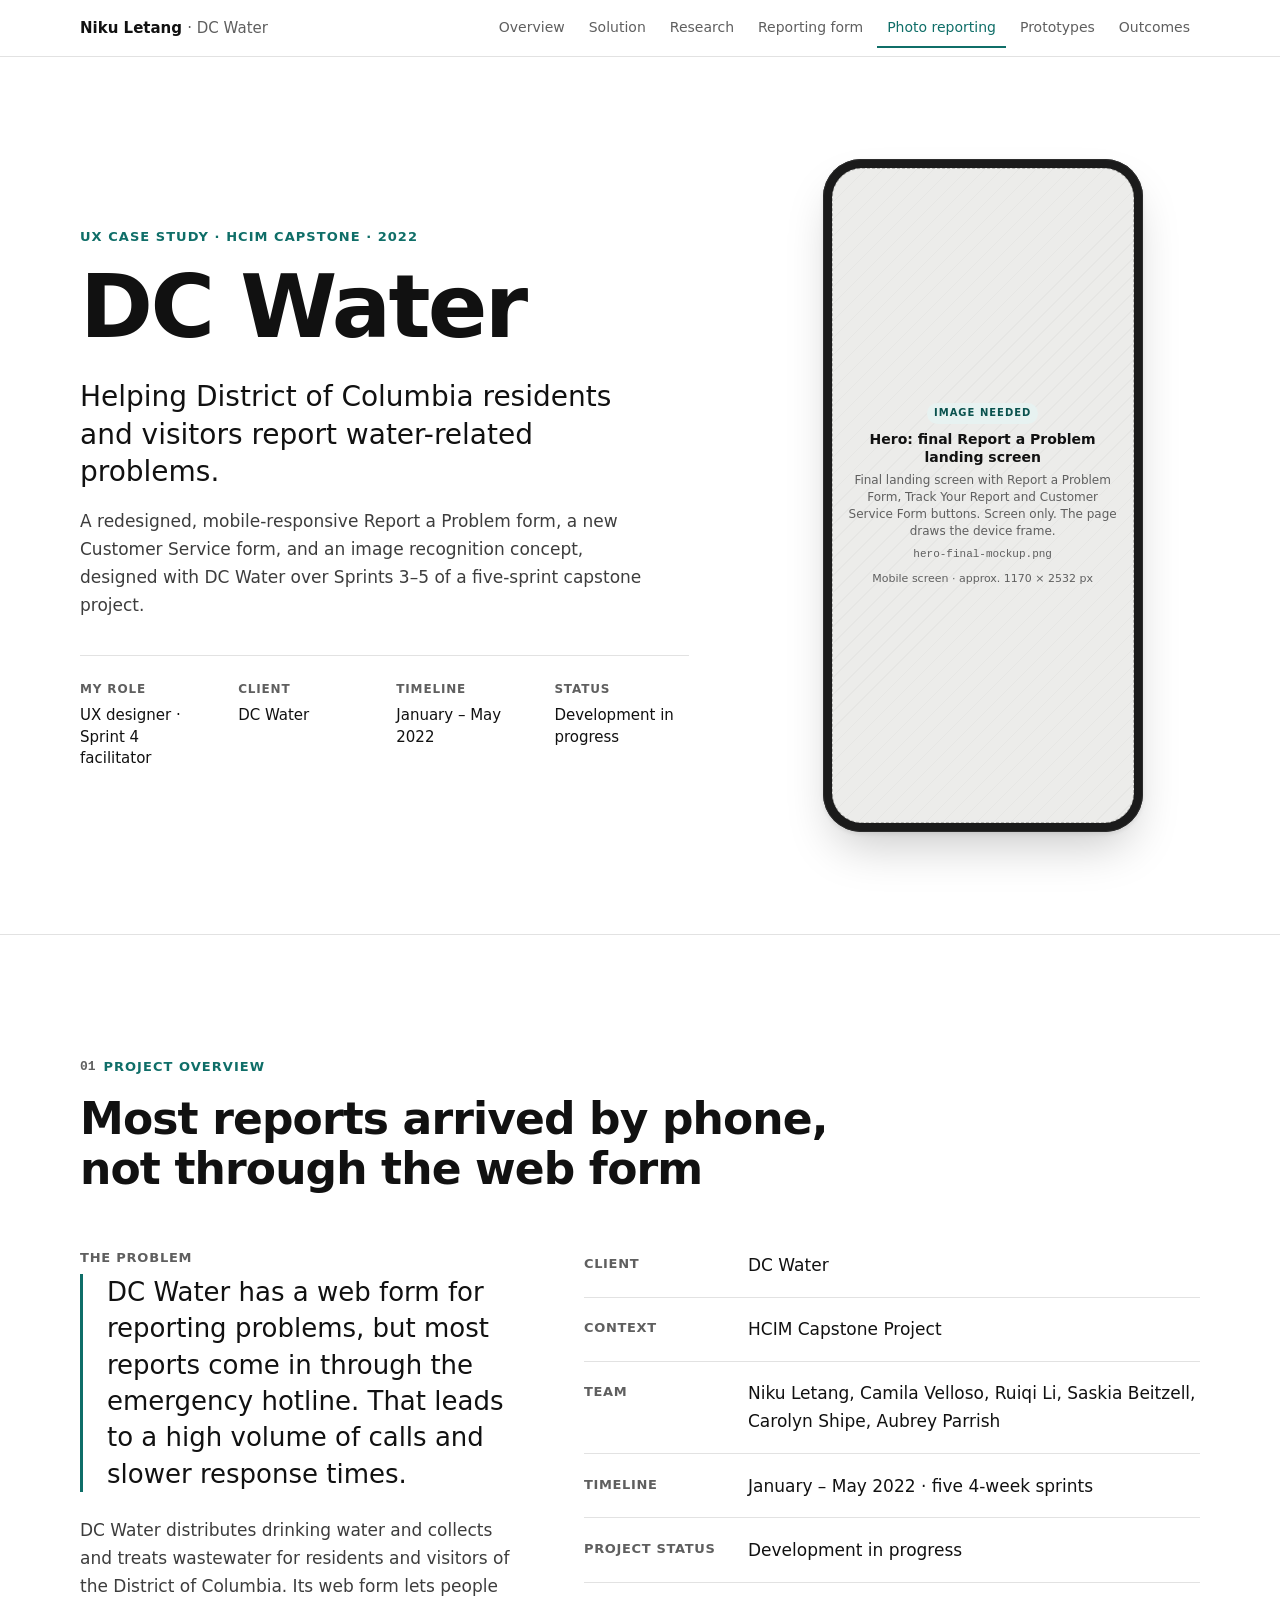
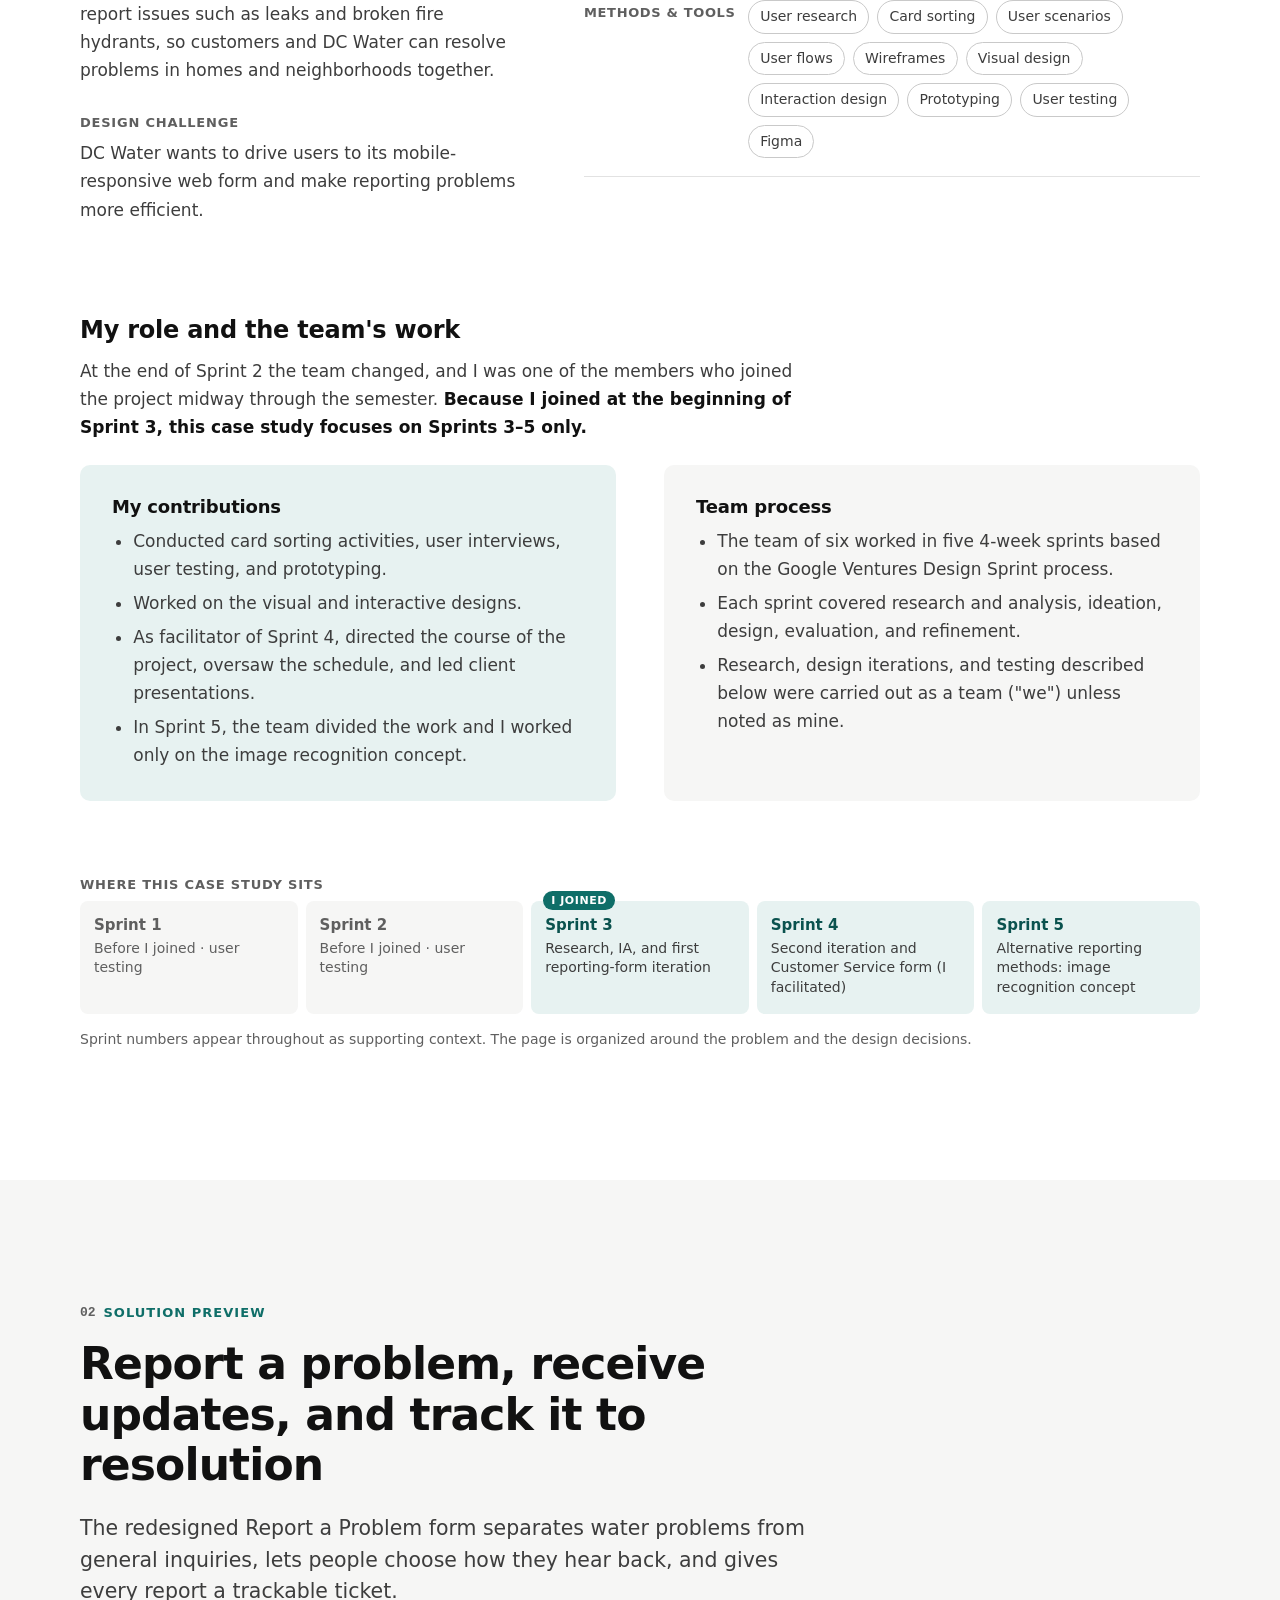
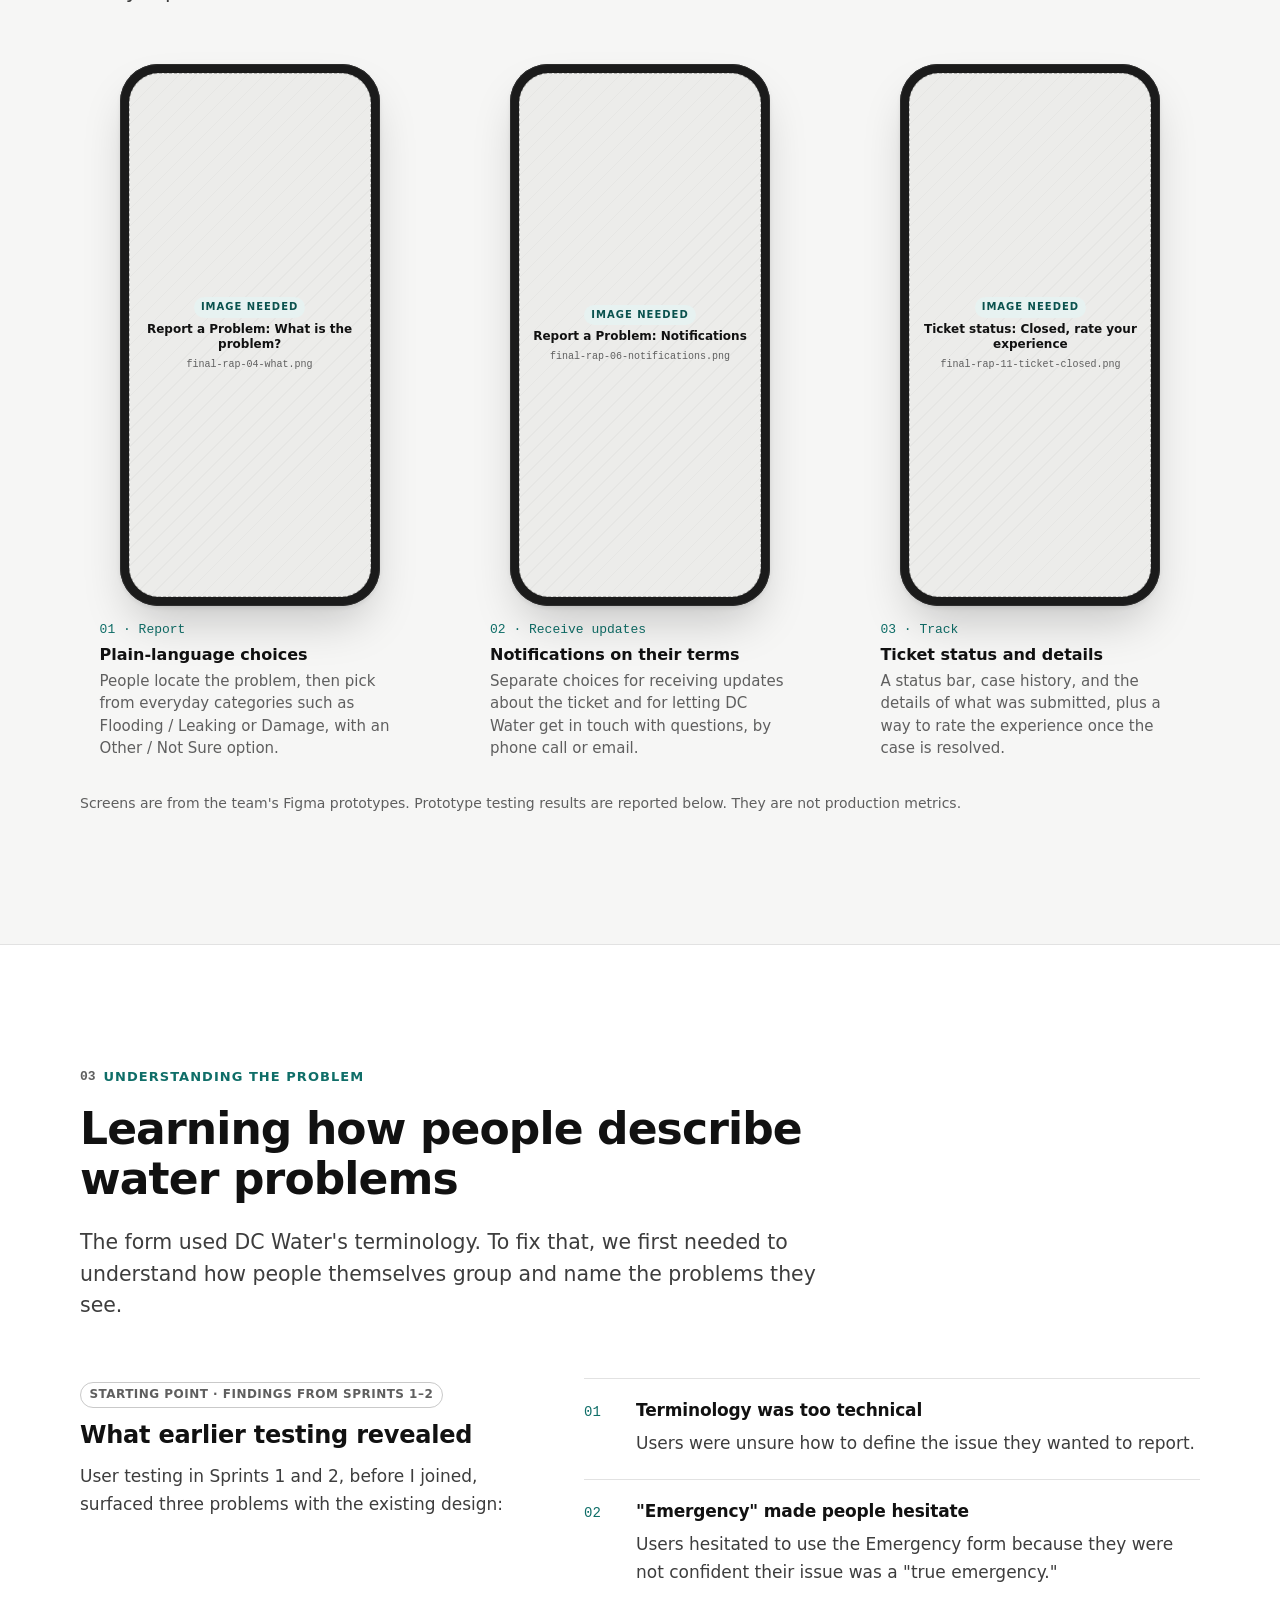
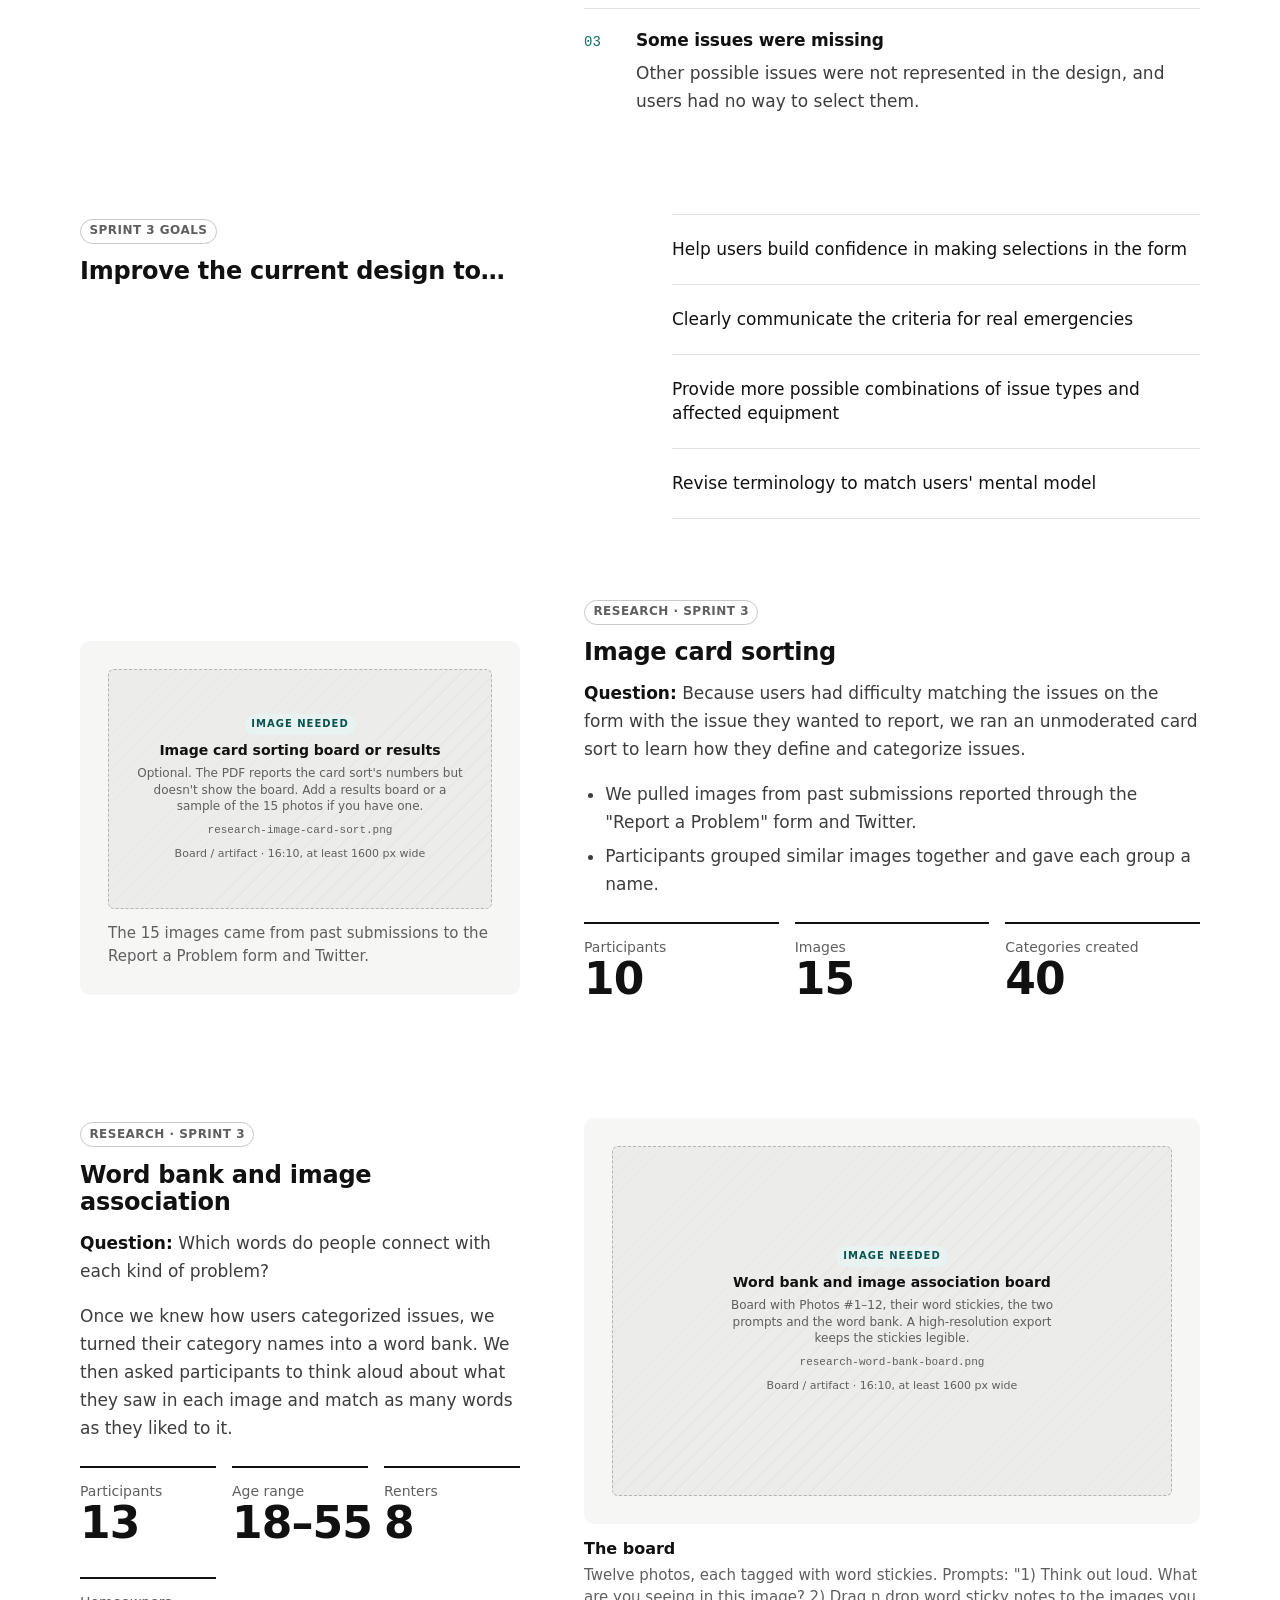
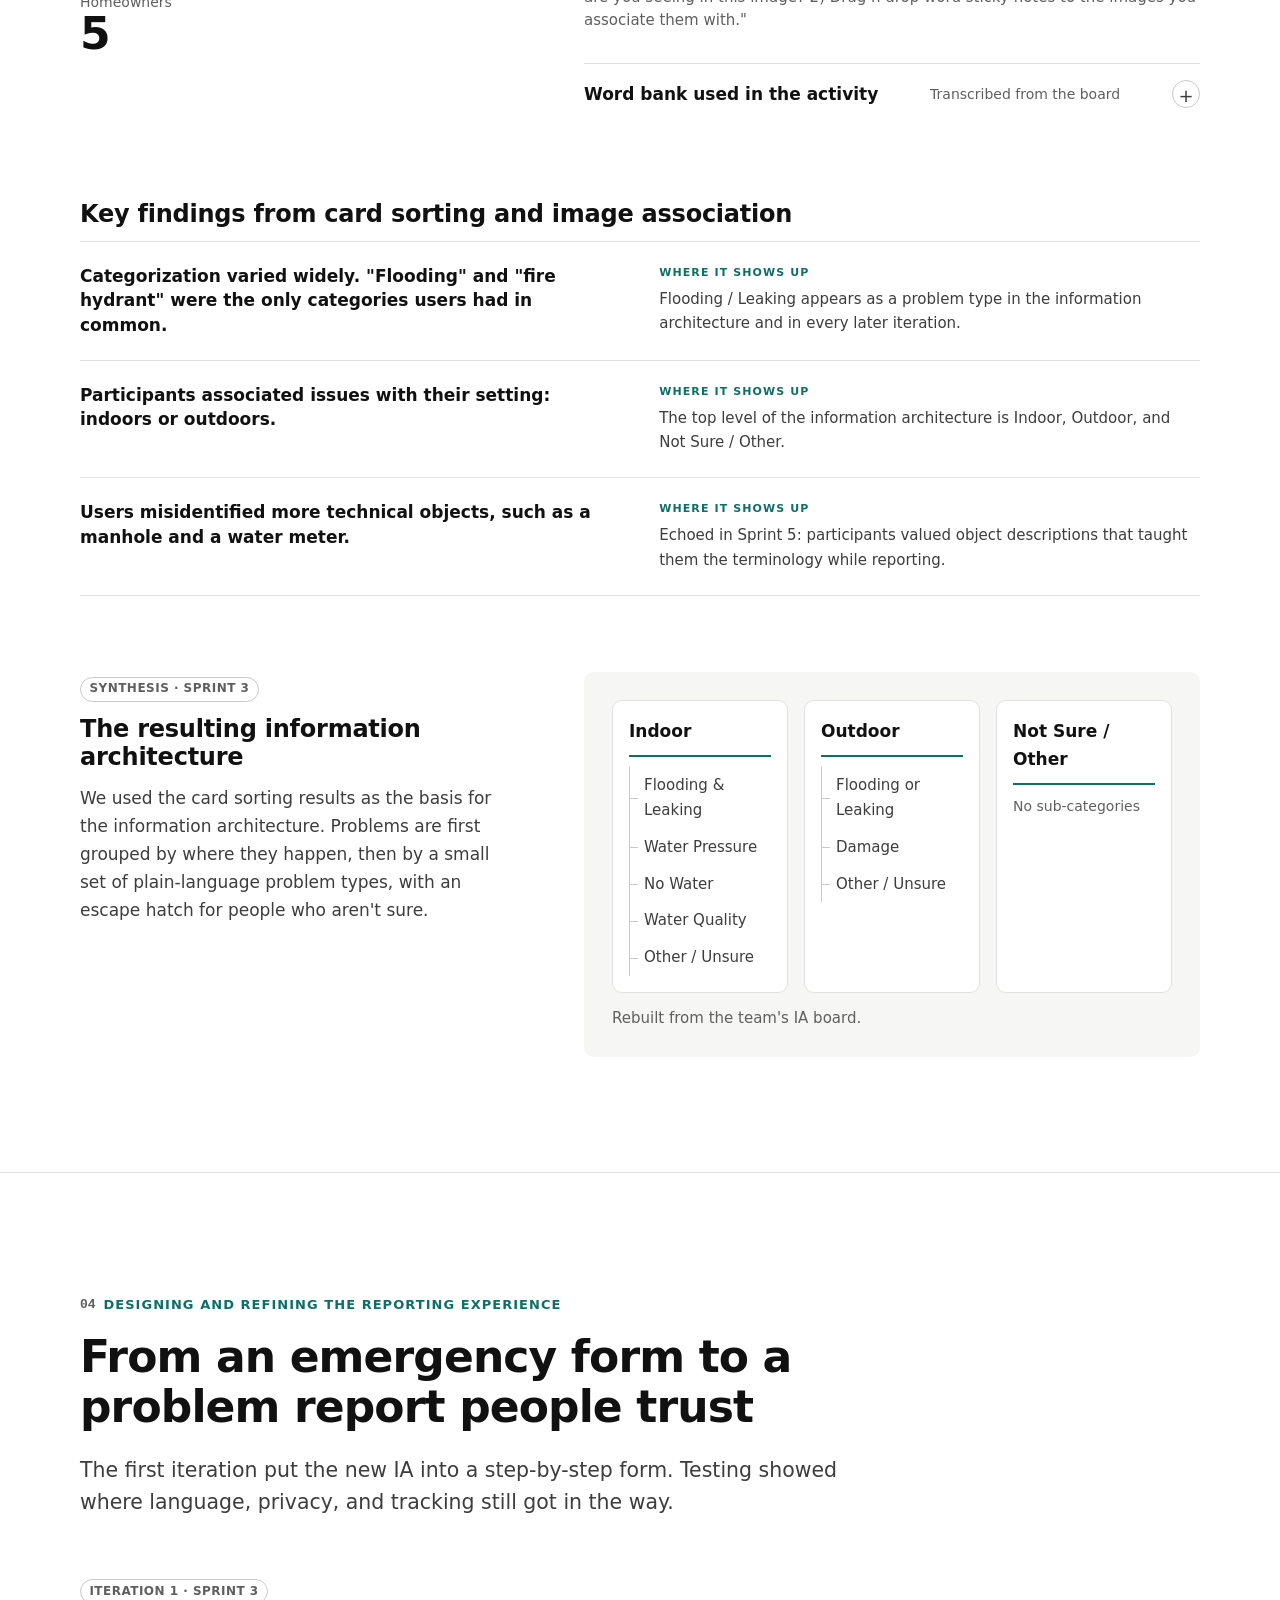
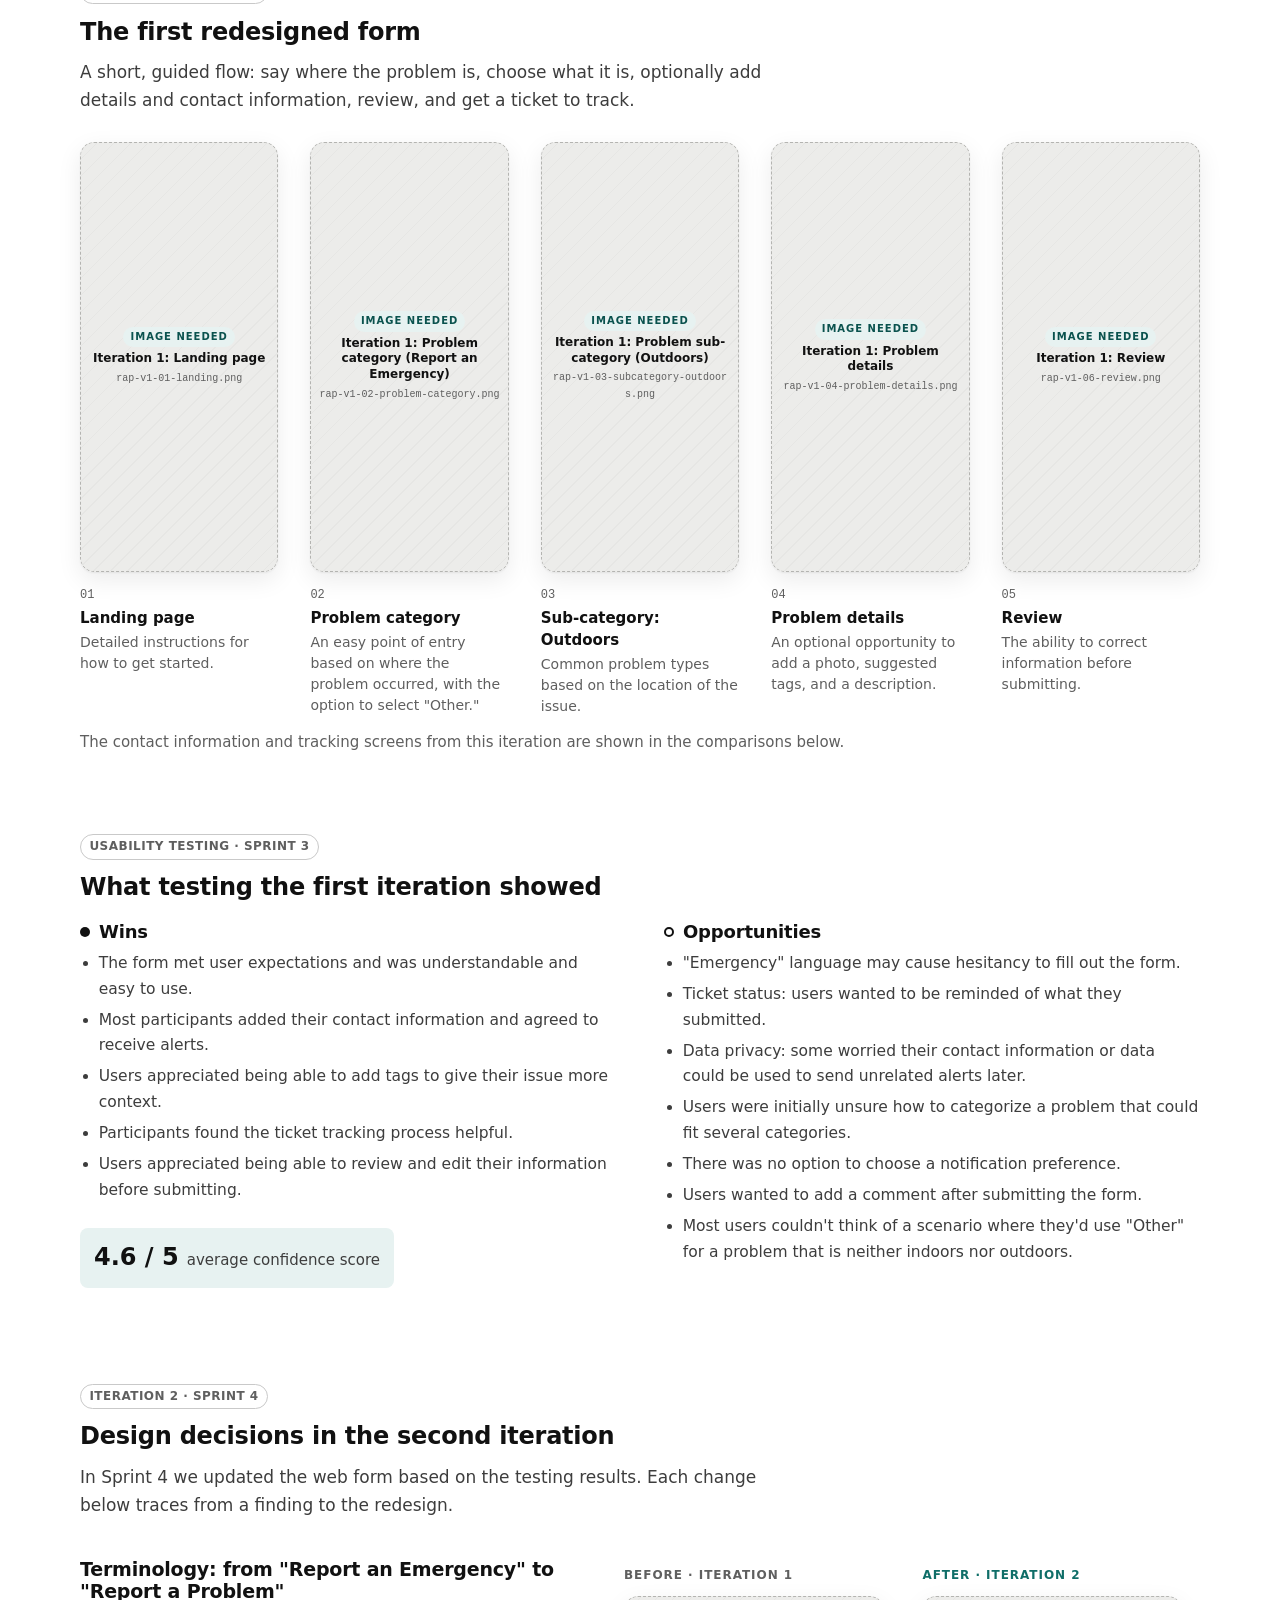
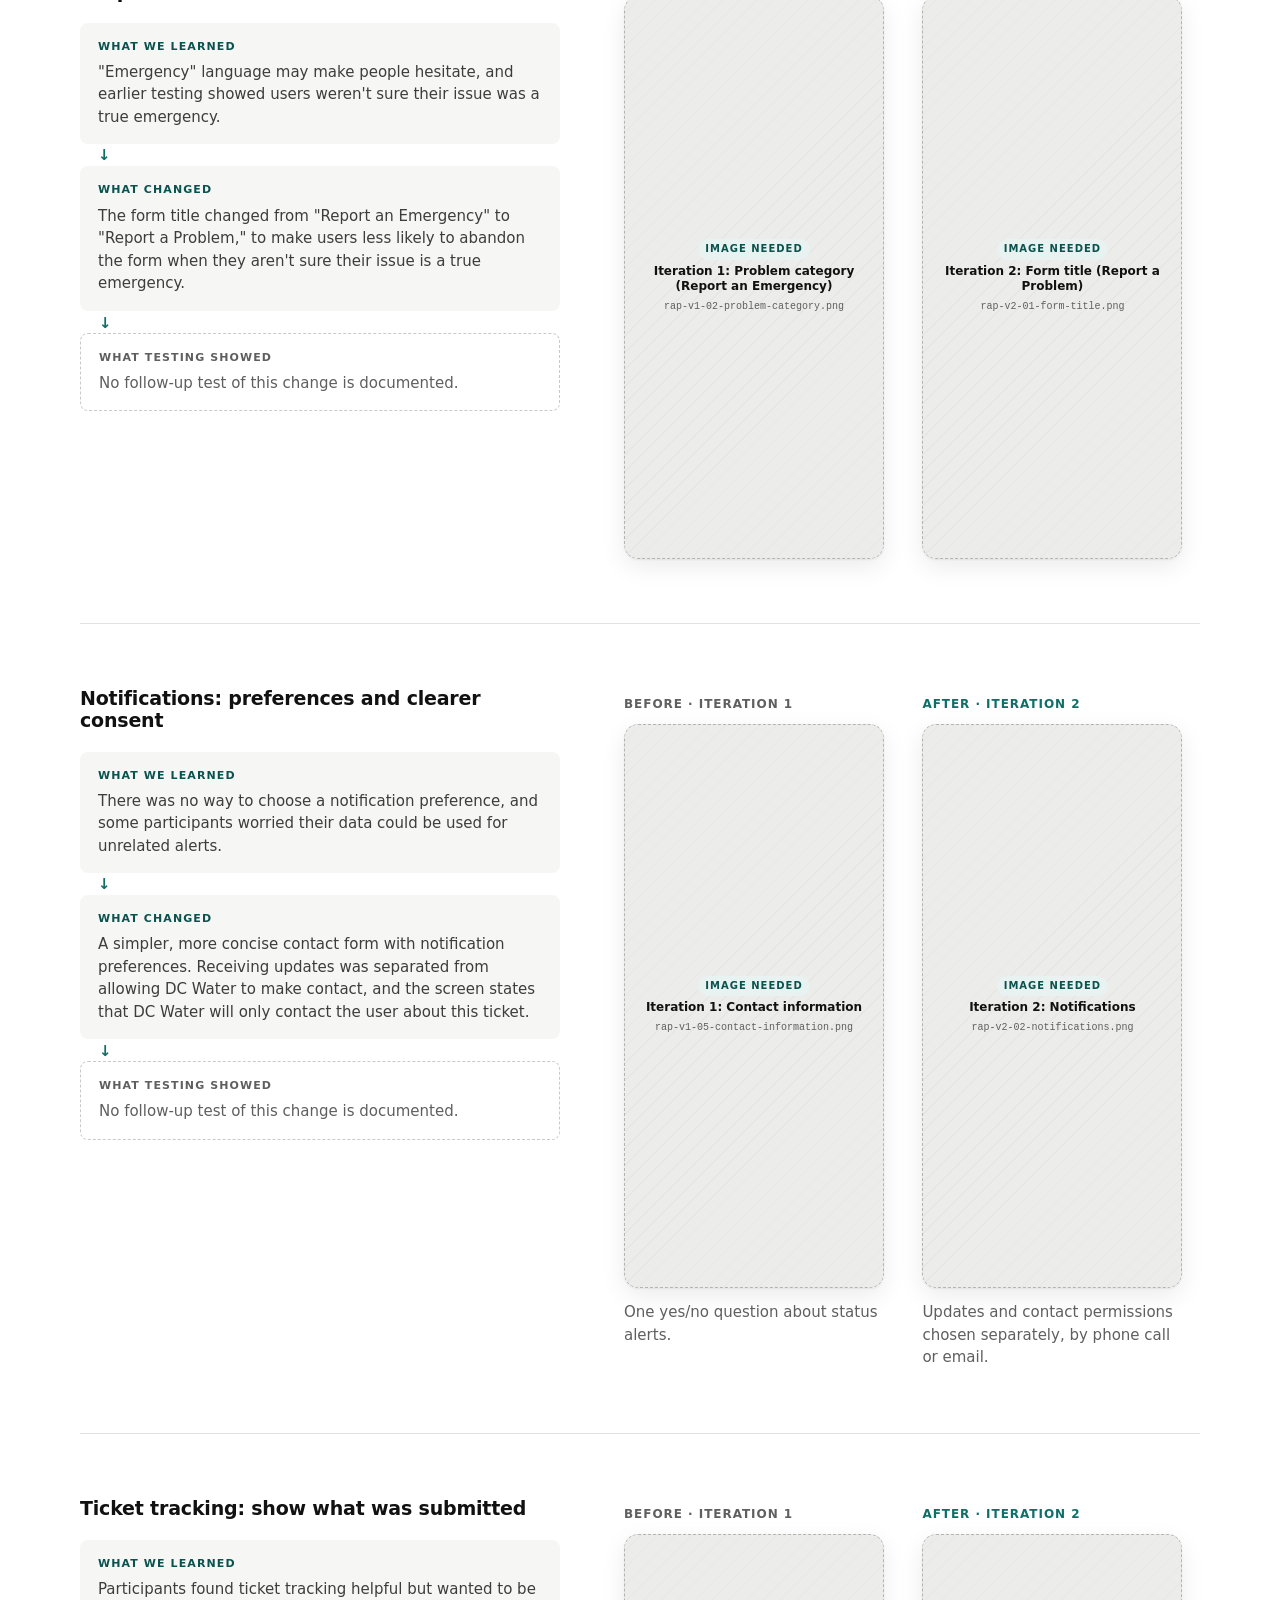
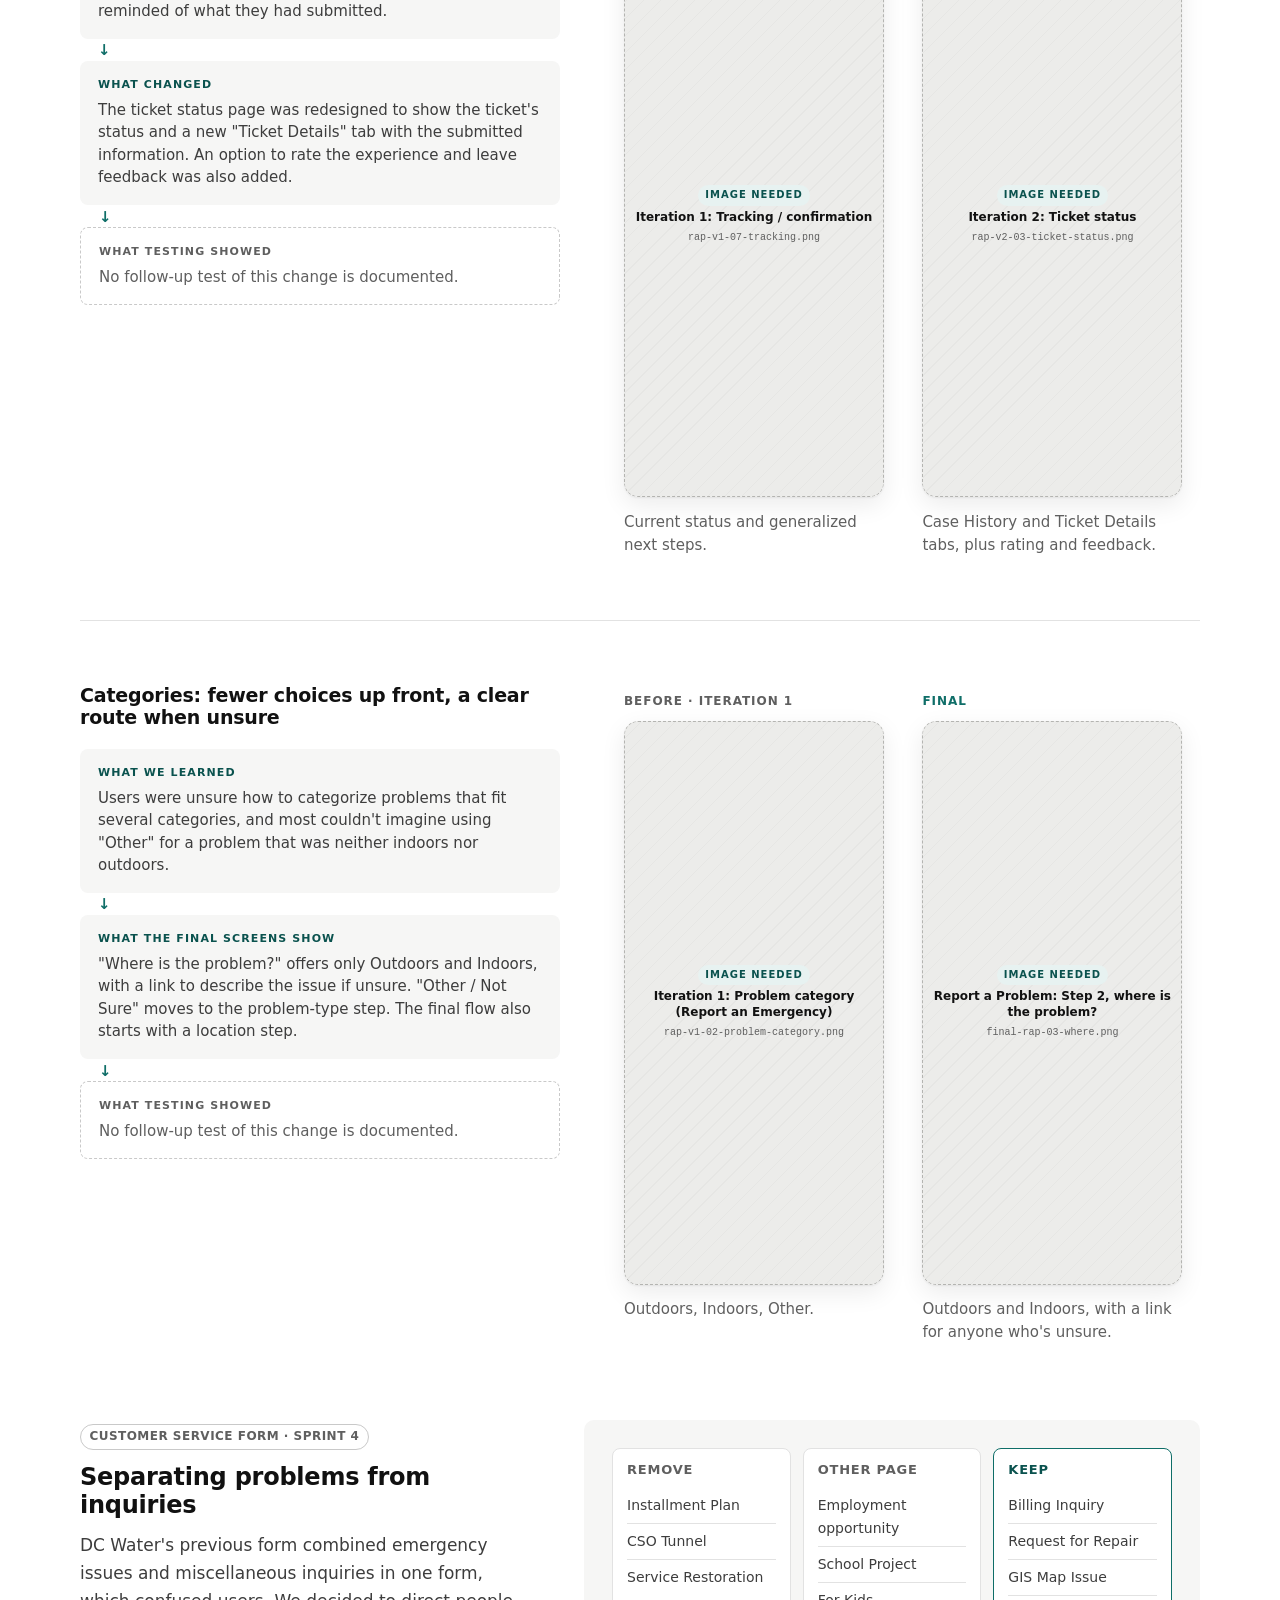
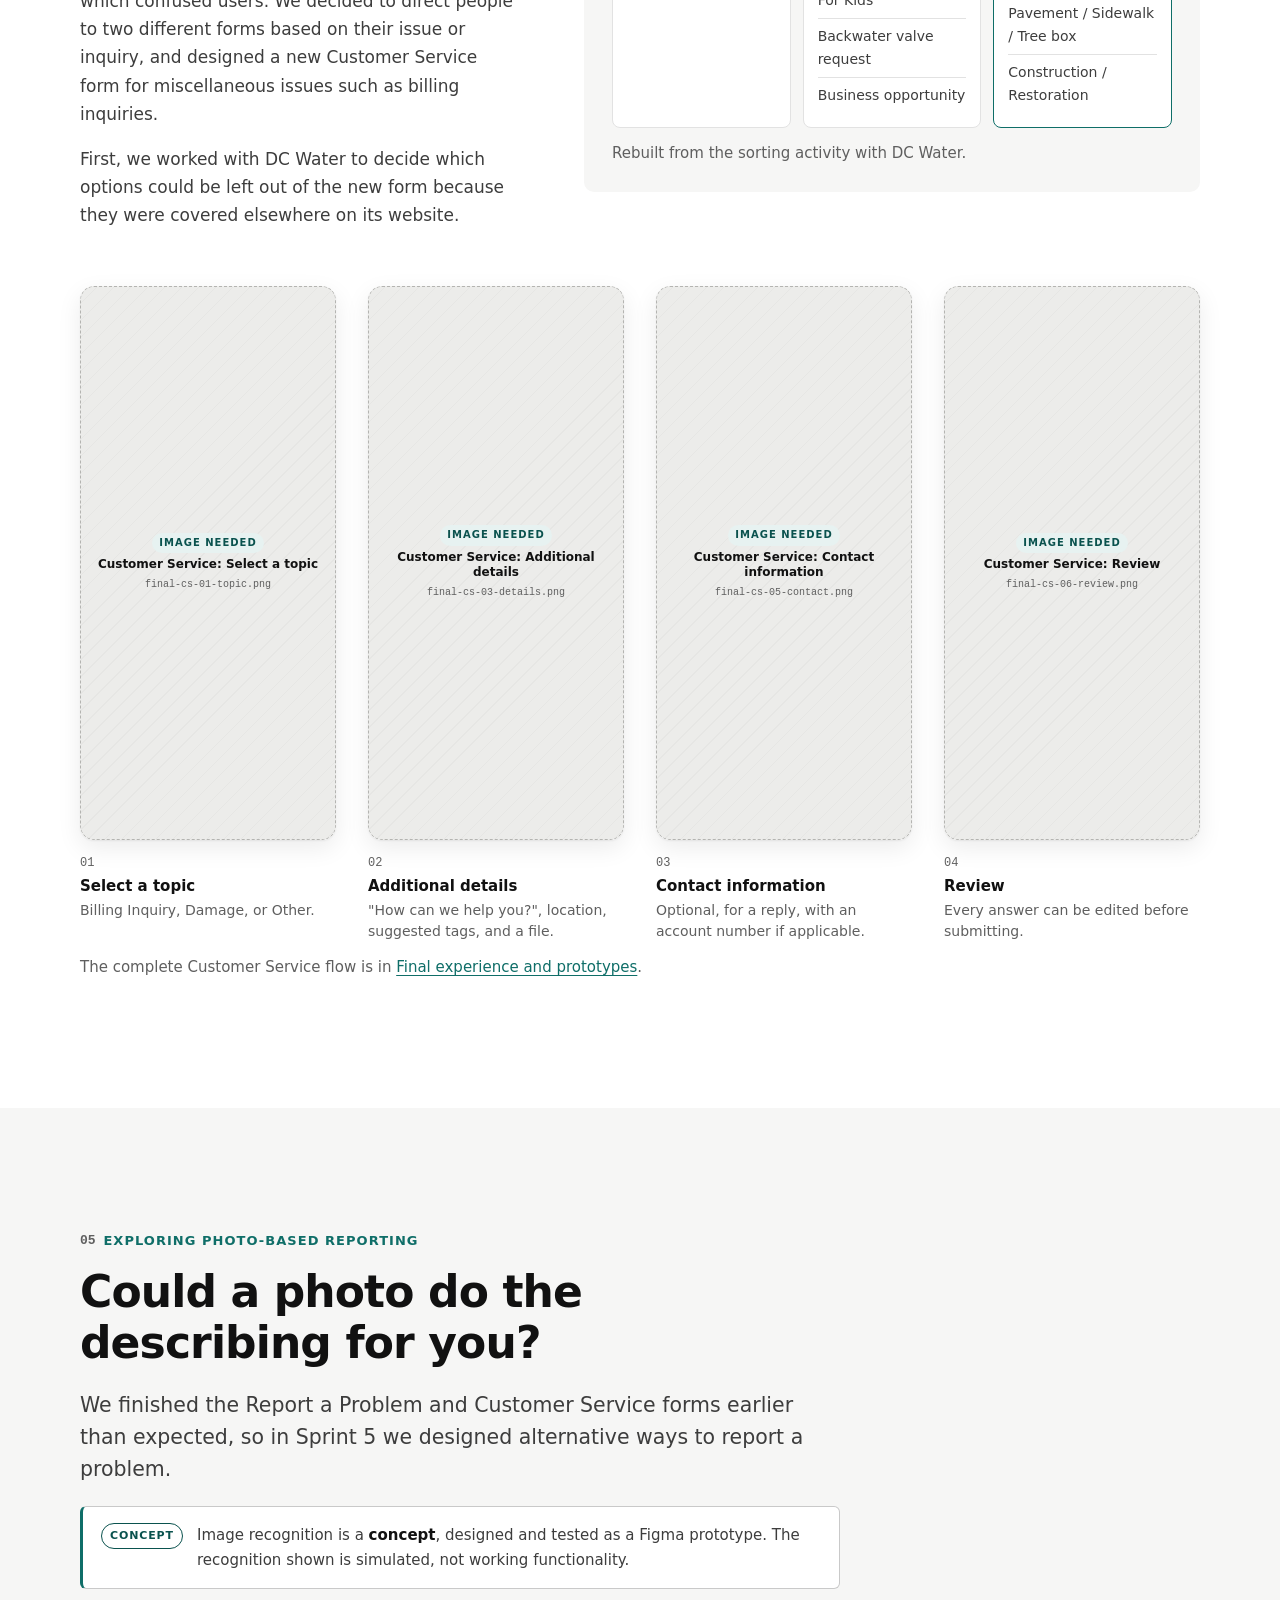
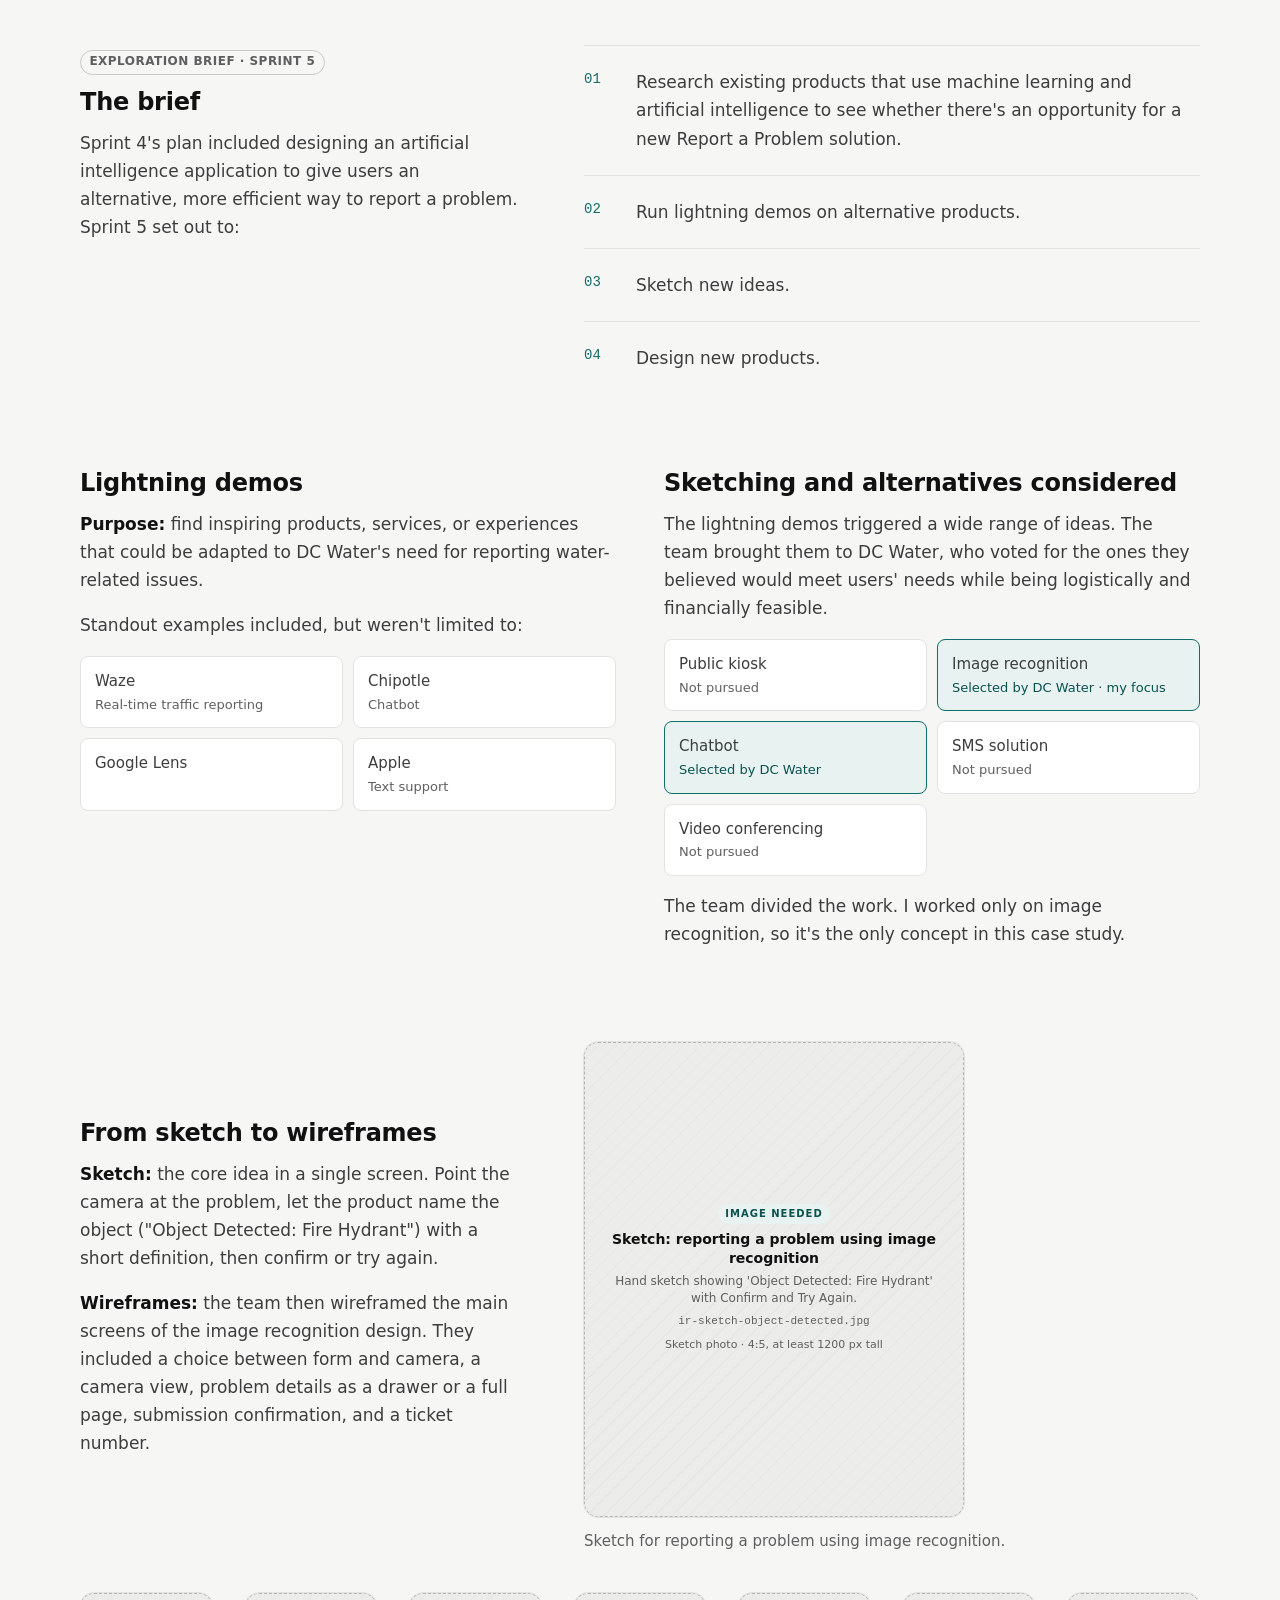
==== preview.html @ 458683b9 "Add self-contained preview.html build index.html loads its CSS and JS from separate files, so single" ====
<!doctype html>
<html lang="en">
<head>
  <!-- GENERATED by scripts/build-preview.js from index.html. Edit the source files, not this one. -->
  <meta charset="utf-8">
  <meta name="viewport" content="width=device-width, initial-scale=1">
  <title>DC Water: UX Case Study · Niku Letang</title>
  <meta name="description" content="Designing a mobile-responsive way for District of Columbia residents and visitors to report water-related problems, receive updates, and track their reports.">
  <style>
/* ==========================================================================
   DC Water case study: design-review prototype
   Neutral black / white / gray palette with one accessible teal accent.
   Fonts are placeholders; swap --font-sans / --font-display for the
   Webflow site fonts.
   ========================================================================== */

:root {
  color-scheme: light;

  /* Type (placeholder system fonts) */
  --font-sans: system-ui, -apple-system, "Segoe UI", Roboto, "Helvetica Neue", Arial, sans-serif;
  --font-display: var(--font-sans);
  --font-mono: ui-monospace, SFMono-Regular, Menlo, Consolas, monospace;

  /* Color */
  --ink: #111111;            /* headings, primary text */
  --ink-2: #3d3d3d;          /* body text (11.0:1 on white) */
  --ink-3: #5f5f5f;          /* secondary text (6.4:1 on white) */
  --line: #e2e2e2;
  --line-strong: #c9c9c9;
  --surface: #ffffff;
  --surface-2: #f6f6f5;      /* quiet section / stage background */
  --surface-3: #ececea;
  --teal: #0f6e68;           /* accent: links, highlights (6.1:1 on white) */
  --teal-strong: #0a524e;    /* hover */
  --teal-tint: #e7f2f1;      /* selected / highlighted backgrounds */
  --focus: #0f6e68;

  /* Rhythm */
  --gutter: clamp(16px, 4vw, 40px);
  --max: 1200px;
  --measure: 66ch;
  --section-y: clamp(64px, 9vw, 128px);
  --radius: 10px;
  --radius-screen: 14px;
  --shadow-screen: 0 1px 2px rgba(0,0,0,.06), 0 8px 24px rgba(0,0,0,.08);
  --nav-h: 56px;
}

*,
*::before,
*::after { box-sizing: border-box; }

html {
  -webkit-text-size-adjust: 100%;
  scroll-behavior: smooth;
  scroll-padding-top: calc(var(--nav-h) + 16px);
}

body {
  margin: 0;
  background: var(--surface);
  color: var(--ink-2);
  font-family: var(--font-sans);
  font-size: 1.0625rem;
  line-height: 1.65;
  text-rendering: optimizeLegibility;
  overflow-x: hidden;
}

[hidden] { display: none !important; }
img { max-width: 100%; height: auto; display: block; }

h1, h2, h3, h4 {
  font-family: var(--font-display);
  color: var(--ink);
  line-height: 1.15;
  margin: 0 0 .5em;
  letter-spacing: -0.01em;
}
h1 { font-size: clamp(2.75rem, 7vw, 5.5rem); letter-spacing: -0.03em; line-height: 1; }
h2 { font-size: clamp(1.875rem, 3.6vw, 2.75rem); letter-spacing: -0.02em; }
h3 { font-size: clamp(1.25rem, 2vw, 1.5rem); }
h4 { font-size: 1.0625rem; }

p { margin: 0 0 1em; }
ul, ol { margin: 0 0 1em; padding-left: 1.25em; }
li + li { margin-top: .35em; }
strong { color: var(--ink); font-weight: 600; }

a { color: var(--teal); text-decoration-thickness: 1px; text-underline-offset: 3px; }
a:hover { color: var(--teal-strong); text-decoration-thickness: 2px; }

:focus-visible {
  outline: 3px solid var(--focus);
  outline-offset: 3px;
  border-radius: 4px;
}

.visually-hidden {
  position: absolute !important;
  width: 1px; height: 1px;
  padding: 0; margin: -1px;
  overflow: hidden; clip: rect(0 0 0 0);
  white-space: nowrap; border: 0;
}

.skip-link {
  position: absolute; left: 16px; top: -100px; z-index: 100;
  background: var(--ink); color: #fff; padding: 10px 14px; border-radius: 6px;
}
.skip-link:focus { top: 12px; color: #fff; }

/* ---------- Layout primitives ---------- */
.wrap { width: 100%; max-width: var(--max); margin: 0 auto; padding: 0 var(--gutter); }
.prose { max-width: var(--measure); }
.section { padding: var(--section-y) 0; border-top: 1px solid var(--line); }
.section--quiet { background: var(--surface-2); border-top: 0; }
.block { margin-top: clamp(48px, 6vw, 88px); }
.block:first-child { margin-top: 0; }
.stack > * + * { margin-top: 1rem; }

.eyebrow {
  display: inline-flex; align-items: center; gap: .6em;
  font-size: .8125rem; font-weight: 600; letter-spacing: .08em; text-transform: uppercase;
  color: var(--teal); margin: 0 0 1rem;
}
.eyebrow__num { font-family: var(--font-mono); color: var(--ink-3); letter-spacing: 0; }

.section-head { max-width: 760px; margin-bottom: clamp(32px, 5vw, 56px); }
.lede { font-size: clamp(1.125rem, 1.6vw, 1.3125rem); line-height: 1.55; color: var(--ink-2); }

.kicker {
  font-size: .8125rem; font-weight: 600; letter-spacing: .06em; text-transform: uppercase;
  color: var(--ink-3); margin: 0 0 .5rem;
}
.sprint-tag {
  display: inline-block; font-size: .75rem; font-weight: 600; letter-spacing: .04em;
  color: var(--ink-3); border: 1px solid var(--line-strong); border-radius: 999px;
  padding: .15em .7em; margin: 0 0 .9rem; text-transform: uppercase;
}

.split {
  display: grid; gap: clamp(28px, 5vw, 72px);
  grid-template-columns: minmax(0, 5fr) minmax(0, 7fr);
  align-items: start;
}
.split--even { grid-template-columns: minmax(0, 1fr) minmax(0, 1fr); }
.split--reverse > :first-child { order: 2; }
.split--center { align-items: center; }

.grid-2 { display: grid; gap: clamp(24px, 4vw, 48px); grid-template-columns: repeat(2, minmax(0, 1fr)); }
.grid-3 { display: grid; gap: clamp(24px, 3vw, 40px); grid-template-columns: repeat(3, minmax(0, 1fr)); }

/* ---------- Section navigation ---------- */
.secnav {
  position: sticky; top: 0; z-index: 50;
  background: rgba(255,255,255,.94);
  -webkit-backdrop-filter: saturate(1.4) blur(8px);
  backdrop-filter: saturate(1.4) blur(8px);
  border-bottom: 1px solid var(--line);
}
.secnav__bar {
  display: flex; align-items: center; justify-content: space-between; gap: 16px;
  min-height: var(--nav-h);
}
.secnav__home {
  font-size: .9375rem; font-weight: 600; color: var(--ink); text-decoration: none; white-space: nowrap;
}
.secnav__home span { color: var(--ink-3); font-weight: 400; }
.secnav__toggle { display: none; }
.secnav__list {
  display: flex; gap: 4px; list-style: none; margin: 0; padding: 0;
}
.secnav__list li + li { margin-top: 0; }
.secnav__list a {
  display: block; padding: 8px 10px; border-radius: 6px;
  font-size: .875rem; color: var(--ink-3); text-decoration: none; white-space: nowrap;
}
.secnav__list a:hover { color: var(--ink); background: var(--surface-2); }
.secnav__list a[aria-current="true"] { color: var(--teal); box-shadow: inset 0 -2px 0 var(--teal); border-radius: 0; }

/* ---------- Hero ---------- */
.hero { padding: clamp(48px, 8vw, 112px) 0 clamp(56px, 8vw, 104px); }
.hero__grid {
  display: grid; gap: clamp(40px, 6vw, 96px);
  grid-template-columns: minmax(0, 7fr) minmax(0, 5fr); align-items: center;
}
.hero__title { margin-bottom: .3em; }
.hero__tagline { font-size: clamp(1.25rem, 2.2vw, 1.75rem); line-height: 1.35; color: var(--ink); margin-bottom: 1rem; max-width: 30ch; }
.hero__desc { max-width: 54ch; color: var(--ink-2); }
.hero__visual { display: flex; justify-content: center; }
.hero__visual .device { width: min(100%, 320px); }

.facts {
  display: grid; grid-template-columns: repeat(4, minmax(0, 1fr)); gap: 20px 24px;
  margin: 2.25rem 0 0; padding: 1.5rem 0 0; border-top: 1px solid var(--line);
}
.facts dt { font-size: .75rem; font-weight: 600; text-transform: uppercase; letter-spacing: .07em; color: var(--ink-3); margin-bottom: .3rem; }
.facts dd { margin: 0; font-size: .9375rem; color: var(--ink); line-height: 1.45; }

/* ---------- Overview ---------- */
.problem-statement {
  font-size: clamp(1.25rem, 2.2vw, 1.625rem); line-height: 1.4; color: var(--ink);
  border-left: 3px solid var(--teal); padding-left: clamp(16px, 2vw, 24px); margin: 0 0 1.5rem;
}
.meta-list { margin: 0; display: grid; gap: 1.1rem; }
.meta-list div { display: grid; grid-template-columns: 9.5rem minmax(0, 1fr); gap: 12px; padding-bottom: 1.1rem; border-bottom: 1px solid var(--line); }
.meta-list dt { font-size: .8125rem; font-weight: 600; letter-spacing: .05em; text-transform: uppercase; color: var(--ink-3); padding-top: .15em; }
.meta-list dd { margin: 0; color: var(--ink); }

.role-cols { display: grid; grid-template-columns: repeat(2, minmax(0, 1fr)); gap: clamp(24px, 4vw, 48px); }
.role-card { padding: clamp(20px, 3vw, 32px); border-radius: var(--radius); background: var(--surface-2); }
.role-card--mine { background: var(--teal-tint); }
.role-card h3 { font-size: 1.125rem; }
.role-card ul { margin-bottom: 0; }

.pill-list { display: flex; flex-wrap: wrap; gap: 8px; list-style: none; padding: 0; margin: 0; }
.pill-list li { margin: 0; font-size: .875rem; padding: .3em .8em; border: 1px solid var(--line-strong); border-radius: 999px; color: var(--ink-2); background: #fff; }

/* Sprint timeline */
.timeline { list-style: none; padding: 0; margin: 0; display: grid; grid-template-columns: repeat(5, minmax(0, 1fr)); gap: 8px; counter-reset: sprint; }
.timeline li { margin: 0; position: relative; padding: 14px 14px 16px; border-radius: 8px; background: var(--surface-2); color: var(--ink-3); font-size: .875rem; line-height: 1.4; }
.timeline li strong { display: block; color: var(--ink-3); font-size: .9375rem; margin-bottom: .2rem; }
.timeline li.is-mine { background: var(--teal-tint); color: var(--ink-2); }
.timeline li.is-mine strong { color: var(--teal-strong); }
.timeline__join { position: absolute; top: -10px; left: 12px; background: var(--teal); color: #fff; font-size: .6875rem; font-weight: 600; letter-spacing: .05em; text-transform: uppercase; padding: 2px 8px; border-radius: 999px; }
.timeline-caption { font-size: .875rem; color: var(--ink-3); margin-top: .9rem; }

/* ---------- Media: screens, devices, placeholders ---------- */
.device {
  position: relative; padding: 9px; border-radius: 38px;
  background: #1b1b1b;
  box-shadow: 0 0 0 1px #2c2c2c inset, 0 2px 4px rgba(0,0,0,.08), 0 24px 48px -12px rgba(0,0,0,.22);
}
.device > .ph, .device > .ph--loaded { border-radius: 30px; overflow: hidden; }

.screen { border-radius: var(--radius-screen); overflow: hidden; box-shadow: var(--shadow-screen); background: #fff; }
.screen--flat { box-shadow: none; outline: 1px solid var(--line); }

.ph {
  position: relative; width: 100%;
  display: flex; align-items: center; justify-content: center;
  background:
    repeating-linear-gradient(135deg, transparent 0 11px, rgba(0,0,0,.025) 11px 12px),
    var(--surface-3);
  color: var(--ink-3);
  border: 1px dashed #b4b4b1;
  border-radius: inherit;
  text-align: center;
}
.ph--phone  { aspect-ratio: 9 / 19.5; }
.ph--crop   { aspect-ratio: 9 / 16; }
.ph--board  { aspect-ratio: 16 / 10; }
.ph--wide   { aspect-ratio: 16 / 9; }
.ph--sketch { aspect-ratio: 4 / 5; }
.ph--loaded { aspect-ratio: auto; border: 0; background: none; display: block; }
.ph--loaded .ph__img { width: 100%; height: auto; }

.ph__inner { display: flex; flex-direction: column; align-items: center; gap: 6px; padding: 14px; max-width: 34ch; }
.ph__tag { font-size: .625rem; font-weight: 700; letter-spacing: .1em; text-transform: uppercase; color: var(--teal-strong); background: var(--teal-tint); padding: 2px 7px; border-radius: 999px; }
.ph__label { font-size: .875rem; font-weight: 600; color: var(--ink); line-height: 1.3; }
.ph__note { font-size: .75rem; line-height: 1.4; color: var(--ink-3); }
.ph__file { font-family: var(--font-mono); font-size: .6875rem; color: var(--ink-3); word-break: break-all; }
.ph__hint { font-size: .6875rem; color: var(--ink-3); }

/* Compact placeholders inside small screens */
.ph[data-compact] .ph__inner { padding: 8px; gap: 4px; }
.ph[data-compact] .ph__label { font-size: .75rem; }
.ph[data-compact] .ph__file { font-size: .625rem; }

figure { margin: 0; }
figcaption, .caption { font-size: .9375rem; line-height: 1.5; color: var(--ink-3); margin-top: .85rem; }
figcaption strong, .caption strong { display: block; color: var(--ink); font-size: 1rem; margin-bottom: .15rem; }

.artifact { padding: clamp(16px, 2.5vw, 28px); border-radius: var(--radius); background: var(--surface-2); }
.artifact .ph { border-radius: 6px; }

/* ---------- Solution preview ---------- */
.preview { display: grid; grid-template-columns: repeat(3, minmax(0, 1fr)); gap: clamp(24px, 4vw, 56px); counter-reset: preview; }
.preview figure { display: flex; flex-direction: column; align-items: center; text-align: left; }
.preview .device { width: min(100%, 260px); }
.preview figcaption { width: min(100%, 300px); }
.preview__step { font-family: var(--font-mono); font-size: .8125rem; color: var(--teal); display: block; margin-bottom: .25rem; }
.note-inline { font-size: .875rem; color: var(--ink-3); margin-top: 2rem; }

/* ---------- Stats ---------- */
.stats { display: grid; grid-template-columns: repeat(auto-fit, minmax(120px, 1fr)); gap: 16px; margin: 1.5rem 0; }
.stats div { padding: 14px 4px 12px 0; border-top: 2px solid var(--ink); }
.stats dt { order: 2; font-size: .875rem; color: var(--ink-3); line-height: 1.35; }
.stats dd { white-space: nowrap; margin: 0 0 .25rem; font-size: clamp(2rem, 3.6vw, 2.75rem); font-weight: 700; color: var(--ink); line-height: 1; letter-spacing: -0.02em; font-variant-numeric: tabular-nums; }
.stats div { display: flex; flex-direction: column-reverse; justify-content: flex-end; }
.stats-label { font-size: .8125rem; color: var(--ink-3); margin: -.25rem 0 0; }

/* ---------- Findings ---------- */
.findings { list-style: none; padding: 0; margin: 0; display: grid; gap: 0; }
.findings > li { margin: 0; display: grid; grid-template-columns: minmax(0, 1fr) minmax(0, 1fr); gap: clamp(16px, 3vw, 40px); padding: 22px 0; border-top: 1px solid var(--line); }
.findings > li:last-child { border-bottom: 1px solid var(--line); }
.findings__what { color: var(--ink); font-weight: 600; font-size: 1.0625rem; line-height: 1.45; }
.findings__so { color: var(--ink-2); font-size: .9375rem; }
.findings__so::before { content: "Where it shows up"; display: block; font-size: .6875rem; font-weight: 700; letter-spacing: .1em; text-transform: uppercase; color: var(--teal); margin-bottom: .3rem; }

/* Word bank rebuilt as text */
.wordbank { display: flex; flex-wrap: wrap; gap: 6px; list-style: none; padding: 0; margin: 0; }
.wordbank li { margin: 0; font-size: .8125rem; padding: .25em .65em; border-radius: 4px; background: #fff; border: 1px solid var(--line-strong); color: var(--ink-2); }
.wordbank li.is-illegible { color: var(--ink-3); font-style: italic; border-style: dashed; }

/* IA tree rebuilt as text */
.ia { display: grid; grid-template-columns: repeat(3, minmax(0, 1fr)); gap: 16px; }
.ia__col { background: #fff; border: 1px solid var(--line); border-radius: var(--radius); padding: 16px; }
.ia__root { font-weight: 700; color: var(--ink); padding-bottom: 10px; margin-bottom: 10px; border-bottom: 2px solid var(--teal); }
.ia__col ul { list-style: none; padding: 0; margin: 0; }
.ia__col li { font-size: .9375rem; padding: 6px 0 6px 14px; border-left: 1px solid var(--line-strong); margin: 0; position: relative; }
.ia__col li::before { content: ""; position: absolute; left: 0; top: 50%; width: 8px; border-top: 1px solid var(--line-strong); }
.ia__empty { font-size: .875rem; color: var(--ink-3); }

/* ---------- Screen rows / flows ---------- */
.screens { display: grid; gap: clamp(16px, 2.5vw, 32px); grid-template-columns: repeat(var(--cols, 4), minmax(0, 1fr)); }
.screens--5 { --cols: 5; }
.screens--3 { --cols: 3; }
.screens--7 { --cols: 7; }
.screens figure { min-width: 0; }
.screens figcaption { font-size: .875rem; }
.screens figcaption strong { font-size: .9375rem; }
.screen-num { font-family: var(--font-mono); font-size: .75rem; color: var(--ink-3); display: block; margin-bottom: .2rem; }

/* ---------- Test results ---------- */
.results { display: grid; grid-template-columns: repeat(2, minmax(0, 1fr)); gap: clamp(24px, 4vw, 48px); }
.results__col h3 { display: flex; align-items: center; gap: .5em; font-size: 1.125rem; }
.results__col h3::before { content: ""; width: 10px; height: 10px; border-radius: 50%; background: var(--ink); }
.results__col--opps h3::before { background: transparent; border: 2px solid var(--ink); }
.results__col ul { padding-left: 1.1em; }
.results__col li { font-size: .9688rem; }
.test-meta { display: flex; flex-wrap: wrap; gap: 8px 24px; font-size: .9375rem; color: var(--ink-3); margin: 0 0 1.5rem; padding: 0; list-style: none; }
.test-meta li { margin: 0; }
.test-meta strong { color: var(--ink); }
.callout-num { display: inline-flex; align-items: baseline; gap: .5rem; font-size: .9375rem; color: var(--ink-2); margin-top: .5rem; padding: 10px 14px; background: var(--teal-tint); border-radius: 8px; }
.callout-num b { font-size: 1.5rem; color: var(--ink); white-space: nowrap; flex: none; }

/* ---------- Decisions: learned -> changed -> showed ---------- */
.decision {
  display: grid; grid-template-columns: minmax(0, 5fr) minmax(0, 6fr);
  grid-template-areas: "title media" "chain media";
  grid-template-rows: auto 1fr;
  column-gap: clamp(28px, 5vw, 72px);
  padding-top: clamp(40px, 5vw, 64px); margin-top: clamp(40px, 5vw, 64px); border-top: 1px solid var(--line);
}
.decision:first-of-type { border-top: 0; margin-top: 0; padding-top: 0; }
.decision--plain { display: block; }
.decision__title { grid-area: title; margin-bottom: 1.25rem; font-size: 1.1875rem; }
.decision > .compare { grid-area: media; }
.chain { grid-area: chain; list-style: none; padding: 0; margin: 0; display: grid; grid-template-columns: minmax(0, 1fr); gap: 22px; align-content: start; }
.chain li { margin: 0; position: relative; padding: 16px 18px; background: var(--surface-2); border-radius: 8px; font-size: .9375rem; line-height: 1.5; }
.section--quiet .chain li { background: #fff; }
.chain li + li::before { content: "↓"; position: absolute; left: 18px; top: -21px; line-height: 20px; color: var(--teal); font-weight: 700; }
.chain__k { display: block; font-size: .6875rem; font-weight: 700; letter-spacing: .1em; text-transform: uppercase; color: var(--teal-strong); margin-bottom: .35rem; }
.chain li.is-unknown { background: transparent; border: 1px dashed var(--line-strong); color: var(--ink-3); }
.chain li.is-unknown .chain__k { color: var(--ink-3); }

.compare { display: grid; grid-template-columns: repeat(2, minmax(0, 260px)); gap: clamp(16px, 3vw, 40px); justify-content: start; align-items: start; }
.compare--wide { grid-template-columns: repeat(2, minmax(0, 1fr)); }
.compare--quad { grid-template-columns: repeat(2, minmax(0, 200px)); gap: 12px; }
.decision > .compare--wide { grid-template-columns: minmax(0, 1fr); gap: 28px; }
.compare__label { display: inline-block; font-size: .75rem; font-weight: 700; letter-spacing: .08em; text-transform: uppercase; color: var(--ink-3); margin-bottom: .6rem; }
.compare__label--after { color: var(--teal); }

/* ---------- A/B pairs ---------- */
.ab { display: grid; grid-template-columns: repeat(2, minmax(0, 1fr)); gap: clamp(24px, 4vw, 56px); }
.ab__pair h3 { font-size: 1.125rem; margin-bottom: 1rem; }
.ab__options { display: grid; grid-template-columns: repeat(2, minmax(0, 1fr)); gap: clamp(14px, 2vw, 24px); }
.ab__opt-label { font-family: var(--font-mono); font-size: .75rem; color: var(--teal); display: block; }

/* ---------- Concept notice ---------- */
.notice {
  display: flex; gap: 14px; align-items: flex-start;
  padding: 16px 18px; border: 1px solid var(--line-strong); border-left: 3px solid var(--teal);
  border-radius: 6px; background: #fff; font-size: .9375rem; color: var(--ink-2); max-width: 760px;
}
.notice strong { white-space: nowrap; }
.badge {
  display: inline-block; max-width: 100%; font-size: .6875rem; font-weight: 700; letter-spacing: .08em; text-transform: uppercase;
  padding: 3px 8px; border-radius: 999px; border: 1px solid currentColor; color: var(--teal-strong); vertical-align: middle;
}
.badge--neutral { color: var(--ink-3); }

/* Lightning demos / ideas */
.idea-list { list-style: none; padding: 0; margin: 0; display: grid; grid-template-columns: repeat(2, minmax(0, 1fr)); gap: 10px; }
.idea-list li { margin: 0; padding: 12px 14px; background: #fff; border: 1px solid var(--line); border-radius: 8px; font-size: .9375rem; }
.idea-list li span { display: block; font-size: .8125rem; color: var(--ink-3); }
.idea-list li.is-picked { border-color: var(--teal); background: var(--teal-tint); }
.idea-list li.is-picked span { color: var(--teal-strong); }

/* Customer service options board rebuilt as text */
.sortboard { display: grid; grid-template-columns: repeat(3, minmax(0, 1fr)); gap: 12px; }
.sortboard__col { background: #fff; border: 1px solid var(--line); border-radius: 8px; padding: 14px; }
.sortboard__col h4 { font-size: .8125rem; letter-spacing: .06em; text-transform: uppercase; color: var(--ink-3); margin-bottom: .6rem; }
.sortboard__col--keep { border-color: var(--teal); }
.sortboard__col--keep h4 { color: var(--teal-strong); }
.sortboard__col ul { list-style: none; margin: 0; padding: 0; }
.sortboard__col li { font-size: .875rem; padding: 6px 0; border-top: 1px solid var(--line); margin: 0; }
.sortboard__col li:first-child { border-top: 0; }

/* ---------- Final prototypes ---------- */
.flow { padding: clamp(28px, 4vw, 48px); border-radius: 16px; background: var(--surface-2); }
.flow + .flow { margin-top: clamp(24px, 3vw, 40px); }
.flow__head { display: flex; flex-wrap: wrap; align-items: baseline; justify-content: space-between; gap: 8px 24px; margin-bottom: 1.5rem; }
.flow__head h3 { margin: 0; font-size: clamp(1.375rem, 2.4vw, 1.875rem); }
.flow__grid { display: grid; grid-template-columns: minmax(0, 5fr) minmax(0, 7fr); gap: clamp(24px, 4vw, 56px); align-items: start; }

.proto { display: flex; flex-direction: column; gap: 14px; }
.proto__stage {
  position: relative; display: flex; align-items: center; justify-content: center;
  padding: clamp(20px, 3vw, 32px); border-radius: 12px; background: #fff; border: 1px solid var(--line);
  min-height: 320px;
}
.proto__stage .device { width: min(100%, 250px); }
.proto__stage.is-embedded { padding: 0; aspect-ratio: 4 / 5; min-height: 0; }
.proto__iframe { width: 100%; height: 100%; border: 0; border-radius: 12px; }
.proto__actions { display: flex; flex-wrap: wrap; gap: 10px; align-items: center; }
.proto__status { font-size: .8125rem; color: var(--ink-3); margin: 0; }
.proto__status code { font-family: var(--font-mono); font-size: .8125rem; background: var(--surface-3); padding: 1px 5px; border-radius: 4px; }

.btn {
  display: inline-flex; align-items: center; gap: .5em;
  font: inherit; font-size: .9375rem; font-weight: 600; line-height: 1;
  padding: 12px 16px; border-radius: 8px; cursor: pointer; text-decoration: none;
  border: 1px solid var(--ink); background: var(--ink); color: #fff;
}
.btn:hover { background: #000; color: #fff; text-decoration: none; }
.btn--ghost { background: transparent; color: var(--ink); border-color: var(--line-strong); }
.btn--ghost:hover { background: #fff; color: var(--ink); border-color: var(--ink); }
.btn.is-disabled { background: transparent; color: var(--ink-3); border: 1px dashed var(--line-strong); cursor: not-allowed; }
.btn svg { width: 16px; height: 16px; flex: none; }

.flow__steps { list-style: none; padding: 0; margin: 0 0 1.25rem; counter-reset: step; }
.flow__steps li { counter-increment: step; position: relative; padding: 0 0 .75rem 2.25rem; margin: 0; font-size: .9375rem; }
.flow__steps li::before { content: counter(step); position: absolute; left: 0; top: 0; width: 1.5rem; height: 1.5rem; border-radius: 50%; background: #fff; border: 1px solid var(--line-strong); font-size: .75rem; font-weight: 600; display: grid; place-items: center; color: var(--ink); }

/* ---------- Expandable galleries ---------- */
.more { margin-top: clamp(20px, 3vw, 32px); border-top: 1px solid var(--line); }
.more > summary {
  list-style: none; cursor: pointer; display: flex; align-items: center; justify-content: space-between; gap: 16px;
  padding: 16px 0; font-weight: 600; color: var(--ink);
}
.more > summary::-webkit-details-marker { display: none; }
.more > summary::after {
  content: "+"; flex: none; width: 28px; height: 28px; border-radius: 50%; border: 1px solid var(--line-strong);
  display: grid; place-items: center; font-weight: 400; font-size: 1.125rem; color: var(--ink-2);
}
.more[open] > summary::after { content: "−"; }
.more > summary:hover { color: var(--teal); }
.more__sub { font-weight: 400; color: var(--ink-3); font-size: .875rem; }
.more__body { padding: 8px 0 8px; }
.flow .more { border-color: var(--line-strong); }

.gallery { display: grid; grid-template-columns: repeat(auto-fill, minmax(150px, 1fr)); gap: 20px 16px; }
.gallery figcaption { font-size: .8125rem; margin-top: .6rem; }

/* ---------- Outcomes ---------- */
.status-grid { display: grid; grid-template-columns: repeat(4, minmax(0, 1fr)); gap: 12px; }
.status-card { padding: 20px; border-radius: var(--radius); background: #fff; border: 1px solid var(--line); }
.status-card h3 { font-size: 1rem; display: flex; align-items: center; gap: .5em; margin-bottom: .75rem; }
.status-card ul { padding-left: 1.1em; margin: 0; }
.status-card li { font-size: .9063rem; line-height: 1.5; }
.status-card--concept { border-style: dashed; }
.status-key { display: inline-block; width: 10px; height: 10px; border-radius: 2px; background: var(--ink); }
.status-card--tested .status-key { background: var(--teal); }
.status-card--delivered .status-key { background: transparent; border: 2px solid var(--teal); border-radius: 50%; }
.status-card--concept .status-key { background: transparent; border: 1.5px dashed var(--ink-3); }

.numbered { list-style: none; padding: 0; margin: 0; counter-reset: lim; }
.numbered > li { counter-increment: lim; position: relative; padding: 22px 0 22px 3.25rem; border-top: 1px solid var(--line); margin: 0; }
.numbered > li::before { content: counter(lim, decimal-leading-zero); position: absolute; left: 0; top: 22px; font-family: var(--font-mono); font-size: .875rem; color: var(--teal); }
.numbered h3 { font-size: 1.0625rem; margin-bottom: .4rem; }
.numbered p { margin: 0; }

.reflection { display: grid; grid-template-columns: repeat(3, minmax(0, 1fr)); gap: clamp(24px, 4vw, 48px); }
.reflection h3 { font-size: 1.125rem; }
.reflection p { font-size: .9688rem; }

/* ---------- Closing ---------- */
.closing { padding: clamp(48px, 7vw, 88px) 0; border-top: 1px solid var(--line); }
.closing__inner { display: flex; flex-wrap: wrap; align-items: center; justify-content: space-between; gap: 16px; }
.back-link { display: inline-flex; align-items: center; gap: .5em; font-weight: 600; font-size: 1.0625rem; text-decoration: none; color: var(--ink); }
.back-link:hover { color: var(--teal); }
.back-link span { transition: transform .2s ease; }
.back-link:hover span { transform: translateX(-3px); }
.footer-note { font-size: .8125rem; color: var(--ink-3); margin: 0; }

/* ==========================================================================
   Responsive
   ========================================================================== */
@media (max-width: 1100px) {
  .secnav__list a { padding: 8px 7px; font-size: .8125rem; }
  .screens--7 { --cols: 4; }
  .status-grid { grid-template-columns: repeat(2, minmax(0, 1fr)); }
}

@media (max-width: 960px) {
  /* Compact, mobile-friendly section nav */
  .secnav__toggle {
    display: inline-flex; align-items: center; gap: 8px;
    font: inherit; font-size: .875rem; font-weight: 600; color: var(--ink);
    background: var(--surface-2); border: 1px solid var(--line); border-radius: 8px;
    padding: 8px 12px; cursor: pointer; max-width: 60vw;
  }
  .secnav__current { overflow: hidden; text-overflow: ellipsis; white-space: nowrap; color: var(--ink-3); font-weight: 400; }
  .secnav__chev { transition: transform .2s ease; }
  .secnav.is-open .secnav__chev { transform: rotate(180deg); }
  .secnav__list {
    display: none; position: absolute; left: 0; right: 0; top: 100%;
    flex-direction: column; gap: 0; padding: 8px var(--gutter) 16px;
    background: #fff; border-bottom: 1px solid var(--line); box-shadow: 0 12px 24px rgba(0,0,0,.08);
  }
  .secnav.is-open .secnav__list { display: flex; }
  .secnav__list a { padding: 12px 4px; font-size: 1rem; border-bottom: 1px solid var(--line); border-radius: 0; }
  .secnav__list a[aria-current="true"] { box-shadow: inset 3px 0 0 var(--teal); padding-left: 12px; }

  .hero__grid { grid-template-columns: minmax(0, 1fr); }
  .hero__visual { order: 2; }
  .split, .split--even { grid-template-columns: minmax(0, 1fr); }
  .split--reverse > :first-child { order: 0; }
  .flow__grid { grid-template-columns: minmax(0, 1fr); }
  .decision { display: block; }
  .decision > .compare { margin-top: 28px; }
  .reflection { grid-template-columns: minmax(0, 1fr); }
  .screens--5 { --cols: 3; }
  .screens { --cols: 3; }
  .ab { grid-template-columns: minmax(0, 1fr); }
  .timeline { grid-template-columns: repeat(5, minmax(120px, 1fr)); overflow-x: auto; padding-top: 12px; scroll-snap-type: x mandatory; }
  .timeline li { scroll-snap-align: start; }
}

@media (max-width: 720px) {
  body { font-size: 1rem; }
  .facts { grid-template-columns: repeat(2, minmax(0, 1fr)); }
  .preview { grid-template-columns: minmax(0, 1fr); gap: 48px; }
  .role-cols, .results, .grid-2, .grid-3 { grid-template-columns: minmax(0, 1fr); }
  .findings > li { grid-template-columns: minmax(0, 1fr); gap: 8px; }
  .compare, .compare--wide { grid-template-columns: repeat(2, minmax(0, 1fr)); gap: 14px; }
  .screens, .screens--5, .screens--3, .screens--7 { --cols: 2; }
  .ia, .sortboard { grid-template-columns: minmax(0, 1fr); }
  .idea-list { grid-template-columns: minmax(0, 1fr); }
  .status-grid { grid-template-columns: minmax(0, 1fr); }
  .meta-list div { grid-template-columns: minmax(0, 1fr); gap: 2px; }
  .flow { padding: 20px 16px; border-radius: 12px; margin-left: calc(var(--gutter) * -0.5); margin-right: calc(var(--gutter) * -0.5); }
  .gallery { grid-template-columns: repeat(2, minmax(0, 1fr)); }
  .ph__note, .ph__hint { display: none; }
  .timeline { grid-template-columns: repeat(5, minmax(132px, 1fr)); }
  .hero__visual .device { width: min(100%, 240px); }
  .preview .device { width: min(100%, 230px); }
  .proto__stage { min-height: 0; }
  .proto__stage .device { width: min(100%, 210px); }
  .flow__head .badge { border-radius: 6px; }
}

@media (max-width: 400px) {
  .facts { grid-template-columns: minmax(0, 1fr); }
  .compare, .compare--wide { gap: 10px; }
}

/* Motion preferences */
@media (prefers-reduced-motion: reduce) {
  html { scroll-behavior: auto; }
  *, *::before, *::after { transition: none !important; animation: none !important; }
}

@media print {
  .secnav, .proto__actions { display: none; }
  .more:not([open]) > .more__body { display: block; }
}

</style>
</head>
<body>
  <a class="skip-link" href="#main">Skip to content</a>

  <!-- ============================================================
       Compact section navigation
       ============================================================ -->
  <nav class="secnav" aria-label="Case study sections">
    <div class="wrap secnav__bar">
      <a class="secnav__home" href="#top">Niku Letang <span>· DC Water</span></a>
      <button class="secnav__toggle" type="button" aria-expanded="false" aria-controls="secnav-list">
        Sections <span class="secnav__current" aria-hidden="true">Overview</span>
        <svg class="secnav__chev" width="12" height="12" viewBox="0 0 12 12" aria-hidden="true"><path d="M2 4l4 4 4-4" fill="none" stroke="currentColor" stroke-width="1.6"/></svg>
      </button>
      <ul class="secnav__list" id="secnav-list">
        <li><a href="#overview">Overview</a></li>
        <li><a href="#solution">Solution</a></li>
        <li><a href="#research">Research</a></li>
        <li><a href="#reporting">Reporting form</a></li>
        <li><a href="#photo-reporting">Photo reporting</a></li>
        <li><a href="#prototypes">Prototypes</a></li>
        <li><a href="#outcomes">Outcomes</a></li>
      </ul>
    </div>
  </nav>

  <main id="main">

    <!-- ============================================================
         1. HERO
         ============================================================ -->
    <header class="hero" id="top">
      <div class="wrap hero__grid">
        <div>
          <p class="eyebrow">UX case study · HCIM capstone · 2022</p>
          <h1 class="hero__title">DC Water</h1>
          <p class="hero__tagline">Helping District of Columbia residents and visitors report water-related problems.</p>
          <p class="hero__desc">A redesigned, mobile-responsive Report a Problem form, a new Customer Service form, and an image recognition concept, designed with DC Water over Sprints 3–5 of a five-sprint capstone project.</p>

          <dl class="facts">
            <div><dt>My role</dt><dd>UX designer · Sprint 4 facilitator</dd></div>
            <div><dt>Client</dt><dd>DC Water</dd></div>
            <div><dt>Timeline</dt><dd>January – May 2022</dd></div>
            <div><dt>Status</dt><dd>Development in progress</dd></div>
          </dl>
        </div>
        <div class="hero__visual">
          <div class="device"><div class="ph" data-asset="hero-mockup"></div></div>
        </div>
      </div>
    </header>

    <!-- ============================================================
         2. PROJECT OVERVIEW
         ============================================================ -->
    <section class="section" id="overview" aria-labelledby="overview-title">
      <div class="wrap">
        <div class="section-head">
          <p class="eyebrow"><span class="eyebrow__num">01</span> Project overview</p>
          <h2 id="overview-title">Most reports arrived by phone, not through the web form</h2>
        </div>

        <div class="split">
          <div>
            <h3 class="kicker">The problem</h3>
            <p class="problem-statement">DC Water has a web form for reporting problems, but most reports come in through the emergency hotline. That leads to a high volume of calls and slower response times.</p>
            <p>DC Water distributes drinking water and collects and treats wastewater for residents and visitors of the District of Columbia. Its web form lets people report issues such as leaks and broken fire hydrants, so customers and DC Water can resolve problems in homes and neighborhoods together.</p>
            <h3 class="kicker" style="margin-top:2rem">Design challenge</h3>
            <p>DC Water wants to drive users to its mobile-responsive web form and make reporting problems more efficient.</p>
          </div>

          <dl class="meta-list">
            <div><dt>Client</dt><dd>DC Water</dd></div>
            <div><dt>Context</dt><dd>HCIM Capstone Project</dd></div>
            <div><dt>Team</dt><dd>Niku Letang, Camila Velloso, Ruiqi Li, Saskia Beitzell, Carolyn Shipe, Aubrey Parrish</dd></div>
            <div><dt>Timeline</dt><dd>January – May 2022 · five 4-week sprints</dd></div>
            <div><dt>Project status</dt><dd>Development in progress</dd></div>
            <div><dt>Methods &amp; tools</dt>
              <dd>
                <ul class="pill-list" aria-label="Methods and tools">
                  <li>User research</li><li>Card sorting</li><li>User scenarios</li><li>User flows</li>
                  <li>Wireframes</li><li>Visual design</li><li>Interaction design</li>
                  <li>Prototyping</li><li>User testing</li><li>Figma</li>
                </ul>
              </dd>
            </div>
          </dl>
        </div>

        <!-- Role -->
        <div class="block">
          <h3>My role and the team's work</h3>
          <p class="prose">At the end of Sprint 2 the team changed, and I was one of the members who joined the project midway through the semester. <strong>Because I joined at the beginning of Sprint 3, this case study focuses on Sprints 3–5 only.</strong></p>

          <div class="role-cols" style="margin-top:1.5rem">
            <div class="role-card role-card--mine">
              <h3>My contributions</h3>
              <ul>
                <li>Conducted card sorting activities, user interviews, user testing, and prototyping.</li>
                <li>Worked on the visual and interactive designs.</li>
                <li>As facilitator of Sprint 4, directed the course of the project, oversaw the schedule, and led client presentations.</li>
                <li>In Sprint 5, the team divided the work and I worked only on the image recognition concept.</li>
              </ul>
            </div>
            <div class="role-card">
              <h3>Team process</h3>
              <ul>
                <li>The team of six worked in five 4-week sprints based on the Google Ventures Design Sprint process.</li>
                <li>Each sprint covered research and analysis, ideation, design, evaluation, and refinement.</li>
                <li>Research, design iterations, and testing described below were carried out as a team ("we") unless noted as mine.</li>
              </ul>
            </div>
          </div>
        </div>

        <!-- Sprint timeline -->
        <div class="block">
          <h3 class="kicker">Where this case study sits</h3>
          <ol class="timeline">
            <li><strong>Sprint 1</strong>Before I joined · user testing</li>
            <li><strong>Sprint 2</strong>Before I joined · user testing</li>
            <li class="is-mine"><span class="timeline__join">I joined</span><strong>Sprint 3</strong>Research, IA, and first reporting-form iteration</li>
            <li class="is-mine"><strong>Sprint 4</strong>Second iteration and Customer Service form (I facilitated)</li>
            <li class="is-mine"><strong>Sprint 5</strong>Alternative reporting methods: image recognition concept</li>
          </ol>
          <p class="timeline-caption">Sprint numbers appear throughout as supporting context. The page is organized around the problem and the design decisions.</p>
        </div>
      </div>
    </section>

    <!-- ============================================================
         3. SOLUTION PREVIEW
         ============================================================ -->
    <section class="section section--quiet" id="solution" aria-labelledby="solution-title">
      <div class="wrap">
        <div class="section-head">
          <p class="eyebrow"><span class="eyebrow__num">02</span> Solution preview</p>
          <h2 id="solution-title">Report a problem, receive updates, and track it to resolution</h2>
          <p class="lede">The redesigned Report a Problem form separates water problems from general inquiries, lets people choose how they hear back, and gives every report a trackable ticket.</p>
        </div>

        <div class="preview">
          <figure>
            <div class="device"><div class="ph" data-asset="rap-04" data-compact></div></div>
            <figcaption>
              <span class="preview__step">01 · Report</span>
              <strong>Plain-language choices</strong>
              People locate the problem, then pick from everyday categories such as Flooding / Leaking or Damage, with an Other / Not Sure option.
            </figcaption>
          </figure>
          <figure>
            <div class="device"><div class="ph" data-asset="rap-06" data-compact></div></div>
            <figcaption>
              <span class="preview__step">02 · Receive updates</span>
              <strong>Notifications on their terms</strong>
              Separate choices for receiving updates about the ticket and for letting DC Water get in touch with questions, by phone call or email.
            </figcaption>
          </figure>
          <figure>
            <div class="device"><div class="ph" data-asset="rap-11" data-compact></div></div>
            <figcaption>
              <span class="preview__step">03 · Track</span>
              <strong>Ticket status and details</strong>
              A status bar, case history, and the details of what was submitted, plus a way to rate the experience once the case is resolved.
            </figcaption>
          </figure>
        </div>
        <p class="note-inline">Screens are from the team's Figma prototypes. Prototype testing results are reported below. They are not production metrics.</p>
      </div>
    </section>

    <!-- ============================================================
         4. UNDERSTANDING THE PROBLEM
         ============================================================ -->
    <section class="section" id="research" aria-labelledby="research-title">
      <div class="wrap">
        <div class="section-head">
          <p class="eyebrow"><span class="eyebrow__num">03</span> Understanding the problem</p>
          <h2 id="research-title">Learning how people describe water problems</h2>
          <p class="lede">The form used DC Water's terminology. To fix that, we first needed to understand how people themselves group and name the problems they see.</p>
        </div>

        <!-- Starting point -->
        <div class="split">
          <div>
            <span class="sprint-tag">Starting point · Findings from Sprints 1–2</span>
            <h3>What earlier testing revealed</h3>
            <p>User testing in Sprints 1 and 2, before I joined, surfaced three problems with the existing design:</p>
          </div>
          <ol class="numbered">
            <li><h4>Terminology was too technical</h4><p>Users were unsure how to define the issue they wanted to report.</p></li>
            <li><h4>"Emergency" made people hesitate</h4><p>Users hesitated to use the Emergency form because they were not confident their issue was a "true emergency."</p></li>
            <li><h4>Some issues were missing</h4><p>Other possible issues were not represented in the design, and users had no way to select them.</p></li>
          </ol>
        </div>

        <div class="block">
          <div class="split split--even">
            <div>
              <span class="sprint-tag">Sprint 3 goals</span>
              <h3>Improve the current design to…</h3>
            </div>
            <ul class="findings" style="margin:0">
              <li style="grid-template-columns:1fr"><span class="findings__what" style="font-weight:500">Help users build confidence in making selections in the form</span></li>
              <li style="grid-template-columns:1fr"><span class="findings__what" style="font-weight:500">Clearly communicate the criteria for real emergencies</span></li>
              <li style="grid-template-columns:1fr"><span class="findings__what" style="font-weight:500">Provide more possible combinations of issue types and affected equipment</span></li>
              <li style="grid-template-columns:1fr"><span class="findings__what" style="font-weight:500">Revise terminology to match users' mental model</span></li>
            </ul>
          </div>
        </div>

        <!-- Image card sorting -->
        <div class="block">
          <div class="split split--reverse split--center">
            <div>
              <span class="sprint-tag">Research · Sprint 3</span>
              <h3>Image card sorting</h3>
              <p><strong>Question:</strong> Because users had difficulty matching the issues on the form with the issue they wanted to report, we ran an unmoderated card sort to learn how they define and categorize issues.</p>
              <ul>
                <li>We pulled images from past submissions reported through the "Report a Problem" form and Twitter.</li>
                <li>Participants grouped similar images together and gave each group a name.</li>
              </ul>
              <dl class="stats" aria-label="Image card sorting">
                <div><dt>Participants</dt><dd>10</dd></div>
                <div><dt>Images</dt><dd>15</dd></div>
                <div><dt>Categories created</dt><dd>40</dd></div>
              </dl>
            </div>
            <figure class="artifact">
              <div class="ph" data-asset="research-card-sort"></div>
              <figcaption>The 15 images came from past submissions to the Report a Problem form and Twitter.</figcaption>
            </figure>
          </div>
        </div>

        <!-- Word bank -->
        <div class="block">
          <div class="split">
            <div>
              <span class="sprint-tag">Research · Sprint 3</span>
              <h3>Word bank and image association</h3>
              <p><strong>Question:</strong> Which words do people connect with each kind of problem?</p>
              <p>Once we knew how users categorized issues, we turned their category names into a word bank. We then asked participants to think aloud about what they saw in each image and match as many words as they liked to it.</p>
              <dl class="stats" aria-label="Word bank and image association participants">
                <div><dt>Participants</dt><dd>13</dd></div>
                <div><dt>Age range</dt><dd>18–55</dd></div>
                <div><dt>Renters</dt><dd>8</dd></div>
                <div><dt>Homeowners</dt><dd>5</dd></div>
              </dl>
            </div>
            <figure>
              <div class="artifact"><div class="ph" data-asset="research-word-bank"></div></div>
              <figcaption><strong>The board</strong>Twelve photos, each tagged with word stickies. Prompts: "1) Think out loud. What are you seeing in this image? 2) Drag n drop word sticky notes to the images you associate them with."</figcaption>
              <details class="more">
                <summary>Word bank used in the activity <span class="more__sub">Transcribed from the board</span></summary>
                <div class="more__body">
                  <ul class="wordbank" aria-label="Word bank">
                    <li>water</li><li>colorful water</li><li>kitchen</li><li>bathroom flooded</li><li>cloudy water</li><li>water bill</li><li>water usage</li>
                    <li>poor water quality</li><li>water quality</li><li>water meter</li><li>polluted water</li><li>water pressure</li><li>plumbing</li><li>bathroom</li>
                    <li>no water</li><li>basement flooded</li><li>water outage</li><li>frozen pipes</li><li>pipe noise</li><li>blocked drain</li><li>basement</li>
                    <li>rain water</li><li>manhole cover</li><li>standing water</li><li>storm drain</li><li>icy roads</li><li>hazard</li><li>pipe</li>
                    <li>exposed pipe</li><li>burst main break</li><li>main break</li><li>weather</li><li>leaking</li><li>flooding</li><li>sidewalk</li>
                    <li>sewage</li><li>access cover</li><li class="is-illegible">[illegible note]</li><li>fire hydrant</li><li>damage</li><li>street</li>
                    <li>infrastructure damage</li><li>ice</li>
                  </ul>
                </div>
              </details>
            </figure>
          </div>
        </div>

        <!-- Key findings -->
        <div class="block">
          <h3>Key findings from card sorting and image association</h3>
          <ul class="findings">
            <li>
              <span class="findings__what">Categorization varied widely. "Flooding" and "fire hydrant" were the only categories users had in common.</span>
              <span class="findings__so">Flooding / Leaking appears as a problem type in the information architecture and in every later iteration.</span>
            </li>
            <li>
              <span class="findings__what">Participants associated issues with their setting: indoors or outdoors.</span>
              <span class="findings__so">The top level of the information architecture is Indoor, Outdoor, and Not Sure / Other.</span>
            </li>
            <li>
              <span class="findings__what">Users misidentified more technical objects, such as a manhole and a water meter.</span>
              <span class="findings__so">Echoed in Sprint 5: participants valued object descriptions that taught them the terminology while reporting.</span>
            </li>
          </ul>
        </div>

        <!-- IA -->
        <div class="block">
          <div class="split">
            <div>
              <span class="sprint-tag">Synthesis · Sprint 3</span>
              <h3>The resulting information architecture</h3>
              <p>We used the card sorting results as the basis for the information architecture. Problems are first grouped by where they happen, then by a small set of plain-language problem types, with an escape hatch for people who aren't sure.</p>
            </div>
            <figure class="artifact">
              <div class="ia" role="group" aria-label="Information architecture">
                <div class="ia__col">
                  <div class="ia__root">Indoor</div>
                  <ul><li>Flooding &amp; Leaking</li><li>Water Pressure</li><li>No Water</li><li>Water Quality</li><li>Other / Unsure</li></ul>
                </div>
                <div class="ia__col">
                  <div class="ia__root">Outdoor</div>
                  <ul><li>Flooding or Leaking</li><li>Damage</li><li>Other / Unsure</li></ul>
                </div>
                <div class="ia__col">
                  <div class="ia__root">Not Sure / Other</div>
                  <p class="ia__empty">No sub-categories</p>
                </div>
              </div>
              <figcaption>Rebuilt from the team's IA board.</figcaption>
            </figure>
          </div>
        </div>
      </div>
    </section>

    <!-- ============================================================
         5. DESIGNING AND REFINING THE REPORTING EXPERIENCE
         ============================================================ -->
    <section class="section" id="reporting" aria-labelledby="reporting-title">
      <div class="wrap">
        <div class="section-head">
          <p class="eyebrow"><span class="eyebrow__num">04</span> Designing and refining the reporting experience</p>
          <h2 id="reporting-title">From an emergency form to a problem report people trust</h2>
          <p class="lede">The first iteration put the new IA into a step-by-step form. Testing showed where language, privacy, and tracking still got in the way.</p>
        </div>

        <!-- Iteration 1 -->
        <div>
          <span class="sprint-tag">Iteration 1 · Sprint 3</span>
          <h3>The first redesigned form</h3>
          <p class="prose">A short, guided flow: say where the problem is, choose what it is, optionally add details and contact information, review, and get a ticket to track.</p>
          <div class="screens screens--5" style="margin-top:1.75rem">
            <figure>
              <div class="screen"><div class="ph" data-asset="rap-v1-landing" data-compact></div></div>
              <figcaption><span class="screen-num">01</span><strong>Landing page</strong>Detailed instructions for how to get started.</figcaption>
            </figure>
            <figure>
              <div class="screen"><div class="ph" data-asset="rap-v1-category" data-compact></div></div>
              <figcaption><span class="screen-num">02</span><strong>Problem category</strong>An easy point of entry based on where the problem occurred, with the option to select "Other."</figcaption>
            </figure>
            <figure>
              <div class="screen"><div class="ph" data-asset="rap-v1-subcategory" data-compact></div></div>
              <figcaption><span class="screen-num">03</span><strong>Sub-category: Outdoors</strong>Common problem types based on the location of the issue.</figcaption>
            </figure>
            <figure>
              <div class="screen"><div class="ph" data-asset="rap-v1-details" data-compact></div></div>
              <figcaption><span class="screen-num">04</span><strong>Problem details</strong>An optional opportunity to add a photo, suggested tags, and a description.</figcaption>
            </figure>
            <figure>
              <div class="screen"><div class="ph" data-asset="rap-v1-review" data-compact></div></div>
              <figcaption><span class="screen-num">05</span><strong>Review</strong>The ability to correct information before submitting.</figcaption>
            </figure>
          </div>
          <p class="caption">The contact information and tracking screens from this iteration are shown in the comparisons below.</p>
        </div>

        <!-- Usability testing -->
        <div class="block">
          <span class="sprint-tag">Usability testing · Sprint 3</span>
          <h3>What testing the first iteration showed</h3>
          <div class="results" style="margin-top:1.25rem">
            <div class="results__col">
              <h3>Wins</h3>
              <ul>
                <li>The form met user expectations and was understandable and easy to use.</li>
                <li>Most participants added their contact information and agreed to receive alerts.</li>
                <li>Users appreciated being able to add tags to give their issue more context.</li>
                <li>Participants found the ticket tracking process helpful.</li>
                <li>Users appreciated being able to review and edit their information before submitting.</li>
              </ul>
              <p class="callout-num"><b>4.6 / 5</b> average confidence score</p>
            </div>
            <div class="results__col results__col--opps">
              <h3>Opportunities</h3>
              <ul>
                <li>"Emergency" language may cause hesitancy to fill out the form.</li>
                <li>Ticket status: users wanted to be reminded of what they submitted.</li>
                <li>Data privacy: some worried their contact information or data could be used to send unrelated alerts later.</li>
                <li>Users were initially unsure how to categorize a problem that could fit several categories.</li>
                <li>There was no option to choose a notification preference.</li>
                <li>Users wanted to add a comment after submitting the form.</li>
                <li>Most users couldn't think of a scenario where they'd use "Other" for a problem that is neither indoors nor outdoors.</li>
              </ul>
            </div>
          </div>
        </div>

        <!-- Decisions -->
        <div class="block">
          <span class="sprint-tag">Iteration 2 · Sprint 4</span>
          <h3>Design decisions in the second iteration</h3>
          <p class="prose">In Sprint 4 we updated the web form based on the testing results. Each change below traces from a finding to the redesign.</p>

          <div style="margin-top:2.5rem">
            <!-- Decision 1 -->
            <article class="decision" aria-labelledby="d1">
              <h4 class="decision__title" id="d1">Terminology: from "Report an Emergency" to "Report a Problem"</h4>
              <ol class="chain">
                <li><span class="chain__k">What we learned</span>"Emergency" language may make people hesitate, and earlier testing showed users weren't sure their issue was a true emergency.</li>
                <li><span class="chain__k">What changed</span>The form title changed from "Report an Emergency" to "Report a Problem," to make users less likely to abandon the form when they aren't sure their issue is a true emergency.</li>
                <li class="is-unknown"><span class="chain__k">What testing showed</span>No follow-up test of this change is documented.</li>
              </ol>
              <div class="compare">
                <figure>
                  <span class="compare__label">Before · Iteration 1</span>
                  <div class="screen"><div class="ph" data-asset="rap-v1-category" data-compact></div></div>
                </figure>
                <figure>
                  <span class="compare__label compare__label--after">After · Iteration 2</span>
                  <div class="screen"><div class="ph" data-asset="rap-v2-title" data-compact></div></div>
                </figure>
              </div>
            </article>

            <!-- Decision 2 -->
            <article class="decision" aria-labelledby="d2">
              <h4 class="decision__title" id="d2">Notifications: preferences and clearer consent</h4>
              <ol class="chain">
                <li><span class="chain__k">What we learned</span>There was no way to choose a notification preference, and some participants worried their data could be used for unrelated alerts.</li>
                <li><span class="chain__k">What changed</span>A simpler, more concise contact form with notification preferences. Receiving updates was separated from allowing DC Water to make contact, and the screen states that DC Water will only contact the user about this ticket.</li>
                <li class="is-unknown"><span class="chain__k">What testing showed</span>No follow-up test of this change is documented.</li>
              </ol>
              <div class="compare">
                <figure>
                  <span class="compare__label">Before · Iteration 1</span>
                  <div class="screen"><div class="ph" data-asset="rap-v1-contact" data-compact></div></div>
                  <figcaption>One yes/no question about status alerts.</figcaption>
                </figure>
                <figure>
                  <span class="compare__label compare__label--after">After · Iteration 2</span>
                  <div class="screen"><div class="ph" data-asset="rap-v2-notifications" data-compact></div></div>
                  <figcaption>Updates and contact permissions chosen separately, by phone call or email.</figcaption>
                </figure>
              </div>
            </article>

            <!-- Decision 3 -->
            <article class="decision" aria-labelledby="d3">
              <h4 class="decision__title" id="d3">Ticket tracking: show what was submitted</h4>
              <ol class="chain">
                <li><span class="chain__k">What we learned</span>Participants found ticket tracking helpful but wanted to be reminded of what they had submitted.</li>
                <li><span class="chain__k">What changed</span>The ticket status page was redesigned to show the ticket's status and a new "Ticket Details" tab with the submitted information. An option to rate the experience and leave feedback was also added.</li>
                <li class="is-unknown"><span class="chain__k">What testing showed</span>No follow-up test of this change is documented.</li>
              </ol>
              <div class="compare">
                <figure>
                  <span class="compare__label">Before · Iteration 1</span>
                  <div class="screen"><div class="ph" data-asset="rap-v1-tracking" data-compact></div></div>
                  <figcaption>Current status and generalized next steps.</figcaption>
                </figure>
                <figure>
                  <span class="compare__label compare__label--after">After · Iteration 2</span>
                  <div class="screen"><div class="ph" data-asset="rap-v2-ticket" data-compact></div></div>
                  <figcaption>Case History and Ticket Details tabs, plus rating and feedback.</figcaption>
                </figure>
              </div>
            </article>

            <!-- Decision 4: visible in final screens -->
            <article class="decision" aria-labelledby="d4">
              <h4 class="decision__title" id="d4">Categories: fewer choices up front, a clear route when unsure</h4>
              <ol class="chain">
                <li><span class="chain__k">What we learned</span>Users were unsure how to categorize problems that fit several categories, and most couldn't imagine using "Other" for a problem that was neither indoors nor outdoors.</li>
                <li><span class="chain__k">What the final screens show</span>"Where is the problem?" offers only Outdoors and Indoors, with a link to describe the issue if unsure. "Other / Not Sure" moves to the problem-type step. The final flow also starts with a location step.</li>
                <li class="is-unknown"><span class="chain__k">What testing showed</span>No follow-up test of this change is documented.</li>
              </ol>
              <div class="compare">
                <figure>
                  <span class="compare__label">Before · Iteration 1</span>
                  <div class="screen"><div class="ph" data-asset="rap-v1-category" data-compact></div></div>
                  <figcaption>Outdoors, Indoors, Other.</figcaption>
                </figure>
                <figure>
                  <span class="compare__label compare__label--after">Final</span>
                  <div class="screen"><div class="ph" data-asset="rap-03" data-compact></div></div>
                  <figcaption>Outdoors and Indoors, with a link for anyone who's unsure.</figcaption>
                </figure>
              </div>
            </article>
          </div>
        </div>

        <!-- Customer service form -->
        <div class="block">
          <div class="split">
            <div>
              <span class="sprint-tag">Customer Service form · Sprint 4</span>
              <h3>Separating problems from inquiries</h3>
              <p>DC Water's previous form combined emergency issues and miscellaneous inquiries in one form, which confused users. We decided to direct people to two different forms based on their issue or inquiry, and designed a new Customer Service form for miscellaneous issues such as billing inquiries.</p>
              <p>First, we worked with DC Water to decide which options could be left out of the new form because they were covered elsewhere on its website.</p>
            </div>
            <figure class="artifact">
              <div class="sortboard" role="group" aria-label="Customer service options sort">
                <div class="sortboard__col">
                  <h4>Remove</h4>
                  <ul><li>Installment Plan</li><li>CSO Tunnel</li><li>Service Restoration</li></ul>
                </div>
                <div class="sortboard__col">
                  <h4>Other page</h4>
                  <ul><li>Employment opportunity</li><li>School Project</li><li>For Kids</li><li>Backwater valve request</li><li>Business opportunity</li></ul>
                </div>
                <div class="sortboard__col sortboard__col--keep">
                  <h4>Keep</h4>
                  <ul><li>Billing Inquiry</li><li>Request for Repair</li><li>GIS Map Issue</li><li>Pavement / Sidewalk / Tree box</li><li>Construction / Restoration</li></ul>
                </div>
              </div>
              <figcaption>Rebuilt from the sorting activity with DC Water.</figcaption>
            </figure>
          </div>

          <div class="screens" style="margin-top:2.5rem">
            <figure>
              <div class="screen"><div class="ph" data-asset="cs-01" data-compact></div></div>
              <figcaption><span class="screen-num">01</span><strong>Select a topic</strong>Billing Inquiry, Damage, or Other.</figcaption>
            </figure>
            <figure>
              <div class="screen"><div class="ph" data-asset="cs-03" data-compact></div></div>
              <figcaption><span class="screen-num">02</span><strong>Additional details</strong>"How can we help you?", location, suggested tags, and a file.</figcaption>
            </figure>
            <figure>
              <div class="screen"><div class="ph" data-asset="cs-05" data-compact></div></div>
              <figcaption><span class="screen-num">03</span><strong>Contact information</strong>Optional, for a reply, with an account number if applicable.</figcaption>
            </figure>
            <figure>
              <div class="screen"><div class="ph" data-asset="cs-06" data-compact></div></div>
              <figcaption><span class="screen-num">04</span><strong>Review</strong>Every answer can be edited before submitting.</figcaption>
            </figure>
          </div>
          <p class="caption">The complete Customer Service flow is in <a href="#flow-cs">Final experience and prototypes</a>.</p>
        </div>
      </div>
    </section>

    <!-- ============================================================
         6. EXPLORING PHOTO-BASED REPORTING
         ============================================================ -->
    <section class="section section--quiet" id="photo-reporting" aria-labelledby="photo-title">
      <div class="wrap">
        <div class="section-head">
          <p class="eyebrow"><span class="eyebrow__num">05</span> Exploring photo-based reporting</p>
          <h2 id="photo-title">Could a photo do the describing for you?</h2>
          <p class="lede">We finished the Report a Problem and Customer Service forms earlier than expected, so in Sprint 5 we designed alternative ways to report a problem.</p>
          <p class="notice"><span class="badge">Concept</span><span>Image recognition is a <strong>concept</strong>, designed and tested as a Figma prototype. The recognition shown is simulated, not working functionality.</span></p>
        </div>

        <!-- Brief -->
        <div class="split">
          <div>
            <span class="sprint-tag">Exploration brief · Sprint 5</span>
            <h3>The brief</h3>
            <p>Sprint 4's plan included designing an artificial intelligence application to give users an alternative, more efficient way to report a problem. Sprint 5 set out to:</p>
          </div>
          <ol class="numbered">
            <li><p>Research existing products that use machine learning and artificial intelligence to see whether there's an opportunity for a new Report a Problem solution.</p></li>
            <li><p>Run lightning demos on alternative products.</p></li>
            <li><p>Sketch new ideas.</p></li>
            <li><p>Design new products.</p></li>
          </ol>
        </div>

        <!-- Lightning demos + sketching -->
        <div class="block">
          <div class="grid-2">
            <div>
              <h3>Lightning demos</h3>
              <p><strong>Purpose:</strong> find inspiring products, services, or experiences that could be adapted to DC Water's need for reporting water-related issues.</p>
              <p>Standout examples included, but weren't limited to:</p>
              <ul class="idea-list" aria-label="Lightning demo examples">
                <li>Waze<span>Real-time traffic reporting</span></li>
                <li>Chipotle<span>Chatbot</span></li>
                <li>Google Lens<span>&nbsp;</span></li>
                <li>Apple<span>Text support</span></li>
              </ul>
            </div>
            <div>
              <h3>Sketching and alternatives considered</h3>
              <p>The lightning demos triggered a wide range of ideas. The team brought them to DC Water, who voted for the ones they believed would meet users' needs while being logistically and financially feasible.</p>
              <ul class="idea-list" aria-label="Ideas considered">
                <li>Public kiosk<span>Not pursued</span></li>
                <li class="is-picked">Image recognition<span>Selected by DC Water · my focus</span></li>
                <li class="is-picked">Chatbot<span>Selected by DC Water</span></li>
                <li>SMS solution<span>Not pursued</span></li>
                <li>Video conferencing<span>Not pursued</span></li>
              </ul>
              <p style="margin-top:1rem">The team divided the work. I worked only on image recognition, so it's the only concept in this case study.</p>
            </div>
          </div>
        </div>

        <div class="block">
          <div class="split split--center">
            <div>
              <h3>From sketch to wireframes</h3>
              <p><strong>Sketch:</strong> the core idea in a single screen. Point the camera at the problem, let the product name the object ("Object Detected: Fire Hydrant") with a short definition, then confirm or try again.</p>
              <p><strong>Wireframes:</strong> the team then wireframed the main screens of the image recognition design. They included a choice between form and camera, a camera view, problem details as a drawer or a full page, submission confirmation, and a ticket number.</p>
            </div>
            <figure>
              <div style="max-width:380px"><div class="screen screen--flat"><div class="ph" data-asset="ir-sketch"></div></div></div>
              <figcaption>Sketch for reporting a problem using image recognition.</figcaption>
            </figure>
          </div>

          <div class="screens screens--7" style="margin-top:2.5rem" aria-label="Image recognition wireframes">
            <figure><div class="screen screen--flat"><div class="ph" data-asset="ir-wf-1" data-compact></div></div></figure>
            <figure><div class="screen screen--flat"><div class="ph" data-asset="ir-wf-2" data-compact></div></div></figure>
            <figure><div class="screen screen--flat"><div class="ph" data-asset="ir-wf-3" data-compact></div></div></figure>
            <figure><div class="screen screen--flat"><div class="ph" data-asset="ir-wf-4" data-compact></div></div></figure>
            <figure><div class="screen screen--flat"><div class="ph" data-asset="ir-wf-5" data-compact></div></div></figure>
            <figure><div class="screen screen--flat"><div class="ph" data-asset="ir-wf-6" data-compact></div></div></figure>
            <figure><div class="screen screen--flat"><div class="ph" data-asset="ir-wf-7" data-compact></div></div></figure>
          </div>
          <p class="caption">Wireframes of the main image recognition screens.</p>

          <details class="more">
            <summary>Additional sketches <span class="more__sub">Optional slot</span></summary>
            <div class="more__body" style="max-width:720px"><div class="artifact"><div class="ph" data-asset="ir-sketch-more"></div></div></div>
          </details>
        </div>

        <!-- IR iteration 1 -->
        <div class="block">
          <span class="sprint-tag">Iteration 1 · Sprint 5</span>
          <h3>Initial polished designs</h3>
          <p class="prose">Photograph or upload the problem, see what the product recognized, and submit pre-filled details.</p>
          <div class="screens" style="margin-top:1.75rem">
            <figure>
              <div class="screen"><div class="ph" data-asset="ir-v1-landing" data-compact></div></div>
              <figcaption><span class="screen-num">01</span><strong>Landing page</strong>Similar to the Report a Problem form, with split buttons for choosing how to report.</figcaption>
            </figure>
            <figure>
              <div class="screen"><div class="ph" data-asset="ir-v1-camera" data-compact></div></div>
              <figcaption><span class="screen-num">02</span><strong>Camera view</strong>The user opens the camera and aims it at the object.</figcaption>
            </figure>
            <figure>
              <div class="screen"><div class="ph" data-asset="ir-v1-description" data-compact></div></div>
              <figcaption><span class="screen-num">03</span><strong>Object description</strong>The product identifies the object and describes it.</figcaption>
            </figure>
            <figure>
              <div class="screen"><div class="ph" data-asset="ir-v1-drawer" data-compact></div></div>
              <figcaption><span class="screen-num">04</span><strong>Problem details</strong>Details about the issue are filled in automatically in a drawer.</figcaption>
            </figure>
          </div>
          <details class="more">
            <summary>5 more screens from iteration 1 <span class="more__sub">Upload, drawer, library, confirmation, ticket</span></summary>
            <div class="more__body">
              <div class="gallery">
                <figure><div class="screen"><div class="ph" data-asset="ir-v1-upload" data-compact></div></div><figcaption><strong>Upload</strong>Take a photo or choose an existing one.</figcaption></figure>
                <figure><div class="screen"><div class="ph" data-asset="ir-v1-collapsed" data-compact></div></div><figcaption><strong>Collapsible drawer</strong>The view when the user hides the drawer.</figcaption></figure>
                <figure><div class="screen"><div class="ph" data-asset="ir-v1-library" data-compact></div></div><figcaption><strong>Photo library</strong>Select a photo from the native library.</figcaption></figure>
                <figure><div class="screen"><div class="ph" data-asset="ir-v1-confirm" data-compact></div></div><figcaption><strong>Confirmation</strong>Shown after the user selects "Submit" on the reviewed details.</figcaption></figure>
                <figure><div class="screen"><div class="ph" data-asset="ir-v1-ticket" data-compact></div></div><figcaption><strong>Ticket number</strong>Generated automatically on submission for easy tracking.</figcaption></figure>
              </div>
            </div>
          </details>
        </div>

        <!-- A/B testing -->
        <div class="block">
          <span class="sprint-tag">Comparative testing · Sprint 5</span>
          <h3>Testing two directions for the landing and details screens</h3>
          <p class="prose">After the first iteration, we had different ideas for the interface and interactions, especially for the landing page and the problem details page. The team couldn't agree on the best options, so we tested both versions of each pair of screens with users.</p>
          <ul class="test-meta">
            <li><strong>6 participants</strong>, all of whom had tested the Report a Problem form</li>
            <li>Goals: overall impressions of image recognition, and how it compares with the Report a Problem form for ease of use and effectiveness</li>
          </ul>

          <div class="ab" style="margin-top:2rem">
            <div class="ab__pair">
              <h3>Landing page</h3>
              <div class="ab__options">
                <figure>
                  <div class="screen"><div class="ph" data-asset="ab-landing-a" data-compact></div></div>
                  <figcaption><span class="ab__opt-label">Option A</span><strong>Split button</strong>Like the Report a Problem landing page, but "Report a Problem" splits into two buttons: fill out the traditional form or use image recognition.</figcaption>
                </figure>
                <figure>
                  <div class="screen"><div class="ph" data-asset="ab-landing-b" data-compact></div></div>
                  <figcaption><span class="ab__opt-label">Option B</span><strong>Photo layout</strong>Image recognition is the default. "Show us the issue" then offers image recognition or the traditional form. This assumed image recognition would be the easiest, most efficient option and that users would want to start with the fastest one.</figcaption>
                </figure>
              </div>
            </div>
            <div class="ab__pair">
              <h3>Problem details</h3>
              <div class="ab__options">
                <figure>
                  <div class="screen"><div class="ph" data-asset="ab-details-a" data-compact></div></div>
                  <figcaption><span class="ab__opt-label">Option A</span><strong>Interaction drawer</strong>A drawer pattern we found in existing image recognition products. We liked its modern look but worried drawers are native to apps and might not translate well to responsive web pages.</figcaption>
                </figure>
                <figure>
                  <div class="screen"><div class="ph" data-asset="ab-details-b" data-compact></div></div>
                  <figcaption><span class="ab__opt-label">Option B</span><strong>Full page</strong>A more classic layout, which we liked because the "Add Photo" button is very visible.</figcaption>
                </figure>
              </div>
            </div>
          </div>

          <div class="results" style="margin-top:3rem">
            <div class="results__col">
              <h3>Wins</h3>
              <ul>
                <li>The photo layout landing page was simple and easy to use.</li>
                <li>Users noticed and used the additional photo button on the full-page problem details layout.</li>
                <li>The design met users' expectations about what would happen after uploading a photo.</li>
                <li>Users appreciated the object descriptions after uploading a photo because they could learn the terminology while reporting.</li>
                <li>Users liked that tags were selected automatically after uploading a photo, and appreciated being able to select more.</li>
              </ul>
              <p class="callout-num"><b>6 of 6</b> participants said they'd prefer image recognition over the Report a Problem form (prototype preference)</p>
            </div>
            <div class="results__col results__col--opps">
              <h3>Opportunities</h3>
              <ul>
                <li>The "Image Identifier" label on the split-button landing page confused some users, who didn't know what to expect.</li>
                <li>Users were unlikely to close the drawer on the problem details page unless they wanted a full view of their image.</li>
                <li>Users didn't notice the additional photo button in the drawer layout.</li>
                <li>Users found the confirmation message after selecting "Submit" unnecessary.</li>
                <li>Users didn't know how to save the ticket number after submitting.</li>
              </ul>
            </div>
          </div>
        </div>

        <!-- IR iteration 2 -->
        <div class="block">
          <span class="sprint-tag">Iteration 2 · Sprint 5</span>
          <h3>Revisions after testing</h3>

          <article class="decision" aria-labelledby="ir-d1">
            <h4 class="decision__title" id="ir-d1">Submitting and tracking without a ticket number</h4>
            <ol class="chain">
              <li><span class="chain__k">What we learned</span>The confirmation message after "Submit" felt unnecessary, and users didn't know how to save the ticket number.</li>
              <li><span class="chain__k">What changed</span>The extra submit step was removed: users get a thank-you message and can exit right away. The copy-ticket-number option was removed, and users track their report by uploading the original photo.</li>
              <li class="is-unknown"><span class="chain__k">What testing showed</span>No test of the second iteration is documented. Tracking by photo introduced a new limitation (see Outcomes).</li>
            </ol>
            <div class="compare compare--wide">
              <figure>
                <span class="compare__label">Before · Iteration 1</span>
                <div class="compare compare--quad">
                  <div class="screen"><div class="ph" data-asset="ir-v1-confirm" data-compact></div></div>
                  <div class="screen"><div class="ph" data-asset="ir-v1-ticket" data-compact></div></div>
                </div>
              </figure>
              <figure>
                <span class="compare__label compare__label--after">After · Iteration 2</span>
                <div class="compare compare--quad">
                  <div class="screen"><div class="ph" data-asset="ir-v2-thanks" data-compact></div></div>
                  <div class="screen"><div class="ph" data-asset="ir-v2-tracking" data-compact></div></div>
                </div>
              </figure>
            </div>
          </article>

          <article class="decision" aria-labelledby="ir-d2">
            <h4 class="decision__title" id="ir-d2">Landing page and problem details layouts</h4>
            <ol class="chain">
              <li><span class="chain__k">What we learned</span>The photo layout landing page was simple and easy to use, while "Image Identifier" confused some users. Users noticed the additional photo button on the full-page layout but not in the drawer.</li>
              <li><span class="chain__k">What the final screens show</span>The final prototype uses the photo layout landing page ("Show Us The Issue") and the full-page problem details, where users can add another photo.</li>
              <li class="is-unknown"><span class="chain__k">What testing showed</span>No test of the second iteration is documented.</li>
            </ol>
            <div class="compare">
              <figure>
                <span class="compare__label compare__label--after">Final landing</span>
                <div class="screen"><div class="ph" data-asset="ir-01" data-compact></div></div>
              </figure>
              <figure>
                <span class="compare__label compare__label--after">Additional photo uploaded</span>
                <div class="screen"><div class="ph" data-asset="ir-v2-photo" data-compact></div></div>
                <figcaption>The view after the user selects "Add Photo."</figcaption>
              </figure>
            </div>
          </article>

          <article class="decision decision--plain" aria-labelledby="ir-d3">
            <h4 class="decision__title" id="ir-d3">Other additions in the second iteration</h4>
            <div class="screens" style="margin-top:1rem">
              <figure>
                <div class="screen"><div class="ph" data-asset="ir-v2-error" data-compact></div></div>
                <figcaption><strong>Error</strong>A message when an uploaded photo isn't recognized as an eligible DC Water object.</figcaption>
              </figure>
              <figure>
                <div class="screen"><div class="ph" data-asset="ir-v2-form-option" data-compact></div></div>
                <figcaption><strong>Form option</strong>"No photo? Fill out a form." sends users to the Report a Problem form when image recognition isn't suitable.</figcaption>
              </figure>
              <figure>
                <div class="screen"><div class="ph" data-asset="ir-v2-outline" data-compact></div></div>
                <figcaption><strong>Object outline</strong>A label and an outline around the object make it easy to identify.</figcaption>
              </figure>
              <figure>
                <div class="screen"><div class="ph" data-asset="ir-v2-location" data-compact></div></div>
                <figcaption><strong>Location</strong>Users can edit their location if the detected location is inaccurate.</figcaption>
              </figure>
            </div>
          </article>
        </div>
      </div>
    </section>

    <!-- ============================================================
         7. FINAL EXPERIENCE AND PROTOTYPES
         ============================================================ -->
    <section class="section" id="prototypes" aria-labelledby="prototypes-title">
      <div class="wrap">
        <div class="section-head">
          <p class="eyebrow"><span class="eyebrow__num">06</span> Final experience and prototypes</p>
          <h2 id="prototypes-title">Three flows, prototyped in Figma</h2>
          <p class="lede">Explore each prototype or browse the complete set of screens.</p>
        </div>

        <!-- Flow: Report a Problem -->
        <article class="flow" id="flow-rap" aria-labelledby="flow-rap-title">
          <div class="flow__head">
            <h3 id="flow-rap-title">Report a Problem</h3>
            <span class="badge badge--neutral">Designed · tested in Sprint 3 · refined in Sprint 4</span>
          </div>
          <div class="flow__grid">
            <div class="proto" data-figma="reportProblem">
              <div class="proto__stage">
                <div class="device"><div class="ph" data-asset="rap-01" data-compact></div></div>
              </div>
              <div class="proto__actions">
                <button class="btn" type="button" data-figma-load hidden>Load interactive prototype</button>
                <a class="btn btn--ghost" data-figma-link target="_blank" rel="noopener">
                  Open prototype in Figma
                  <svg viewBox="0 0 16 16" aria-hidden="true"><path d="M6 3h7v7M13 3L4 12" fill="none" stroke="currentColor" stroke-width="1.6"/></svg>
                  <span class="visually-hidden">(opens in a new tab)</span>
                </a>
              </div>
              <p class="proto__status" data-figma-status hidden>Prototype URL not configured. Add it to <code>js/config.js</code> → <code>figma.reportProblem.url</code>.</p>
            </div>
            <div>
              <ol class="flow__steps">
                <li>Choose Report a Problem, Track Your Report, or Customer Service.</li>
                <li>Set the location by address, current location, or a dropped pin.</li>
                <li>Say whether the problem is outdoors or indoors, then choose the problem type.</li>
                <li>Optionally add a photo, tags, and a description.</li>
                <li>Choose how to receive updates and whether DC Water may make contact.</li>
                <li>Review, submit, and receive a ticket number.</li>
                <li>Track the ticket, rate the experience, and leave feedback.</li>
              </ol>
              <div class="screens screens--3">
                <figure><div class="screen"><div class="ph" data-asset="rap-02" data-compact></div></div><figcaption><strong>Location</strong></figcaption></figure>
                <figure><div class="screen"><div class="ph" data-asset="rap-07" data-compact></div></div><figcaption><strong>Review</strong></figcaption></figure>
                <figure><div class="screen"><div class="ph" data-asset="rap-08" data-compact></div></div><figcaption><strong>Submitted</strong></figcaption></figure>
              </div>
            </div>
          </div>
          <details class="more">
            <summary>All 14 Report a Problem screens <span class="more__sub">Report, track, and give feedback</span></summary>
            <div class="more__body">
              <div class="gallery">
                <figure><div class="screen"><div class="ph" data-asset="rap-01" data-compact></div></div><figcaption><span class="screen-num">01</span>Landing</figcaption></figure>
                <figure><div class="screen"><div class="ph" data-asset="rap-02" data-compact></div></div><figcaption><span class="screen-num">02</span>Location</figcaption></figure>
                <figure><div class="screen"><div class="ph" data-asset="rap-03" data-compact></div></div><figcaption><span class="screen-num">03</span>Where is the problem?</figcaption></figure>
                <figure><div class="screen"><div class="ph" data-asset="rap-04" data-compact></div></div><figcaption><span class="screen-num">04</span>What is the problem?</figcaption></figure>
                <figure><div class="screen"><div class="ph" data-asset="rap-05" data-compact></div></div><figcaption><span class="screen-num">05</span>Additional details</figcaption></figure>
                <figure><div class="screen"><div class="ph" data-asset="rap-06" data-compact></div></div><figcaption><span class="screen-num">06</span>Notifications</figcaption></figure>
                <figure><div class="screen"><div class="ph" data-asset="rap-07" data-compact></div></div><figcaption><span class="screen-num">07</span>Review</figcaption></figure>
                <figure><div class="screen"><div class="ph" data-asset="rap-08" data-compact></div></div><figcaption><span class="screen-num">08</span>Submitted</figcaption></figure>
                <figure><div class="screen"><div class="ph" data-asset="rap-09" data-compact></div></div><figcaption><span class="screen-num">09</span>Track your report</figcaption></figure>
                <figure><div class="screen"><div class="ph" data-asset="rap-10" data-compact></div></div><figcaption><span class="screen-num">10</span>Ticket opened</figcaption></figure>
                <figure><div class="screen"><div class="ph" data-asset="rap-11" data-compact></div></div><figcaption><span class="screen-num">11</span>Ticket closed</figcaption></figure>
                <figure><div class="screen"><div class="ph" data-asset="rap-12" data-compact></div></div><figcaption><span class="screen-num">12</span>Experience rated</figcaption></figure>
                <figure><div class="screen"><div class="ph" data-asset="rap-13" data-compact></div></div><figcaption><span class="screen-num">13</span>Feedback</figcaption></figure>
                <figure><div class="screen"><div class="ph" data-asset="rap-14" data-compact></div></div><figcaption><span class="screen-num">14</span>Feedback sent</figcaption></figure>
              </div>
            </div>
          </details>
        </article>

        <!-- Flow: Customer Service -->
        <article class="flow" id="flow-cs" aria-labelledby="flow-cs-title">
          <div class="flow__head">
            <h3 id="flow-cs-title">Customer Service Form</h3>
            <span class="badge badge--neutral">Designed in Sprint 4</span>
          </div>
          <div class="flow__grid">
            <div class="proto" data-figma="customerService">
              <div class="proto__stage">
                <div class="device"><div class="ph" data-asset="cs-01" data-compact></div></div>
              </div>
              <div class="proto__actions">
                <button class="btn" type="button" data-figma-load hidden>Load interactive prototype</button>
                <a class="btn btn--ghost" data-figma-link target="_blank" rel="noopener">
                  Open prototype in Figma
                  <svg viewBox="0 0 16 16" aria-hidden="true"><path d="M6 3h7v7M13 3L4 12" fill="none" stroke="currentColor" stroke-width="1.6"/></svg>
                  <span class="visually-hidden">(opens in a new tab)</span>
                </a>
              </div>
              <p class="proto__status" data-figma-status hidden>Prototype URL not configured. Add it to <code>js/config.js</code> → <code>figma.customerService.url</code>.</p>
            </div>
            <div>
              <ol class="flow__steps">
                <li>Select a topic: Billing Inquiry, Damage, or Other.</li>
                <li>Describe the request, add a location, tags, and an optional file.</li>
                <li>Optionally provide contact information for a reply.</li>
                <li>Review and submit.</li>
              </ol>
              <div class="screens screens--3">
                <figure><div class="screen"><div class="ph" data-asset="cs-04" data-compact></div></div><figcaption><strong>Details</strong></figcaption></figure>
                <figure><div class="screen"><div class="ph" data-asset="cs-06" data-compact></div></div><figcaption><strong>Review</strong></figcaption></figure>
                <figure><div class="screen"><div class="ph" data-asset="cs-07" data-compact></div></div><figcaption><strong>Submitted</strong></figcaption></figure>
              </div>
            </div>
          </div>
          <details class="more">
            <summary>All 7 Customer Service screens</summary>
            <div class="more__body">
              <div class="gallery">
                <figure><div class="screen"><div class="ph" data-asset="cs-01" data-compact></div></div><figcaption><span class="screen-num">01</span>Select a topic</figcaption></figure>
                <figure><div class="screen"><div class="ph" data-asset="cs-02" data-compact></div></div><figcaption><span class="screen-num">02</span>Topic selected</figcaption></figure>
                <figure><div class="screen"><div class="ph" data-asset="cs-03" data-compact></div></div><figcaption><span class="screen-num">03</span>Additional details</figcaption></figure>
                <figure><div class="screen"><div class="ph" data-asset="cs-04" data-compact></div></div><figcaption><span class="screen-num">04</span>Details filled in</figcaption></figure>
                <figure><div class="screen"><div class="ph" data-asset="cs-05" data-compact></div></div><figcaption><span class="screen-num">05</span>Contact information</figcaption></figure>
                <figure><div class="screen"><div class="ph" data-asset="cs-06" data-compact></div></div><figcaption><span class="screen-num">06</span>Review</figcaption></figure>
                <figure><div class="screen"><div class="ph" data-asset="cs-07" data-compact></div></div><figcaption><span class="screen-num">07</span>Submitted</figcaption></figure>
              </div>
            </div>
          </details>
        </article>

        <!-- Flow: Image Recognition -->
        <article class="flow" id="flow-ir" aria-labelledby="flow-ir-title">
          <div class="flow__head">
            <h3 id="flow-ir-title">Image Recognition</h3>
            <span class="badge">Concept · prototype only</span>
          </div>
          <div class="flow__grid">
            <div class="proto" data-figma="imageRecognition">
              <div class="proto__stage">
                <div class="device"><div class="ph" data-asset="ir-01" data-compact></div></div>
              </div>
              <div class="proto__actions">
                <button class="btn" type="button" data-figma-load hidden>Load interactive prototype</button>
                <a class="btn btn--ghost" data-figma-link target="_blank" rel="noopener">
                  Open prototype in Figma
                  <svg viewBox="0 0 16 16" aria-hidden="true"><path d="M6 3h7v7M13 3L4 12" fill="none" stroke="currentColor" stroke-width="1.6"/></svg>
                  <span class="visually-hidden">(opens in a new tab)</span>
                </a>
              </div>
              <p class="proto__status" data-figma-status hidden>Prototype URL not configured. Add it to <code>js/config.js</code> → <code>figma.imageRecognition.url</code>.</p>
            </div>
            <div>
              <ol class="flow__steps">
                <li>Choose "Show Us The Issue."</li>
                <li>Take a photo, choose one from the library, or switch to the form.</li>
                <li>The object is outlined, labelled, and described. Unrecognized images prompt a retake.</li>
                <li>Review pre-filled details, edit the location, add photos or tags, and submit.</li>
                <li>Track the report later by uploading the original photo.</li>
              </ol>
              <div class="screens screens--3">
                <figure><div class="screen"><div class="ph" data-asset="ir-06" data-compact></div></div><figcaption><strong>Recognized</strong></figcaption></figure>
                <figure><div class="screen"><div class="ph" data-asset="ir-07" data-compact></div></div><figcaption><strong>Details</strong></figcaption></figure>
                <figure><div class="screen"><div class="ph" data-asset="ir-15" data-compact></div></div><figcaption><strong>Track</strong></figcaption></figure>
              </div>
            </div>
          </div>
          <details class="more">
            <summary>All 15 Image Recognition screens</summary>
            <div class="more__body">
              <div class="gallery">
                <figure><div class="screen"><div class="ph" data-asset="ir-01" data-compact></div></div><figcaption><span class="screen-num">01</span>Landing</figcaption></figure>
                <figure><div class="screen"><div class="ph" data-asset="ir-02" data-compact></div></div><figcaption><span class="screen-num">02</span>Photo options</figcaption></figure>
                <figure><div class="screen"><div class="ph" data-asset="ir-03" data-compact></div></div><figcaption><span class="screen-num">03</span>Camera</figcaption></figure>
                <figure><div class="screen"><div class="ph" data-asset="ir-04" data-compact></div></div><figcaption><span class="screen-num">04</span>Not recognized</figcaption></figure>
                <figure><div class="screen"><div class="ph" data-asset="ir-05" data-compact></div></div><figcaption><span class="screen-num">05</span>Aiming at a hydrant</figcaption></figure>
                <figure><div class="screen"><div class="ph" data-asset="ir-06" data-compact></div></div><figcaption><span class="screen-num">06</span>Outlined and described</figcaption></figure>
                <figure><div class="screen"><div class="ph" data-asset="ir-07" data-compact></div></div><figcaption><span class="screen-num">07</span>Problem details</figcaption></figure>
                <figure><div class="screen"><div class="ph" data-asset="ir-08" data-compact></div></div><figcaption><span class="screen-num">08</span>Edit location</figcaption></figure>
                <figure><div class="screen"><div class="ph" data-asset="ir-09" data-compact></div></div><figcaption><span class="screen-num">09</span>Photo library</figcaption></figure>
                <figure><div class="screen"><div class="ph" data-asset="ir-10" data-compact></div></div><figcaption><span class="screen-num">10</span>Second photo</figcaption></figure>
                <figure><div class="screen"><div class="ph" data-asset="ir-11" data-compact></div></div><figcaption><span class="screen-num">11</span>Second photo recognized</figcaption></figure>
                <figure><div class="screen"><div class="ph" data-asset="ir-12" data-compact></div></div><figcaption><span class="screen-num">12</span>Details, two photos</figcaption></figure>
                <figure><div class="screen"><div class="ph" data-asset="ir-13" data-compact></div></div><figcaption><span class="screen-num">13</span>Thank you</figcaption></figure>
                <figure><div class="screen"><div class="ph" data-asset="ir-14" data-compact></div></div><figcaption><span class="screen-num">14</span>Track by photo</figcaption></figure>
                <figure><div class="screen"><div class="ph" data-asset="ir-15" data-compact></div></div><figcaption><span class="screen-num">15</span>Ticket status</figcaption></figure>
              </div>
            </div>
          </details>
        </article>
      </div>
    </section>

    <!-- ============================================================
         8. OUTCOMES, LIMITATIONS, AND REFLECTION
         ============================================================ -->
    <section class="section section--quiet" id="outcomes" aria-labelledby="outcomes-title">
      <div class="wrap">
        <div class="section-head">
          <p class="eyebrow"><span class="eyebrow__num">07</span> Outcomes, limitations, and reflection</p>
          <h2 id="outcomes-title">What was designed, tested, delivered, and left as a recommendation</h2>
        </div>

        <div class="status-grid">
          <div class="status-card status-card--designed">
            <h3><span class="status-key" aria-hidden="true"></span>Designed</h3>
            <ul>
              <li>Report a Problem form: research-based IA and two iterations</li>
              <li>New Customer Service form</li>
              <li>Image recognition concept: two iterations</li>
            </ul>
          </div>
          <div class="status-card status-card--tested">
            <h3><span class="status-key" aria-hidden="true"></span>Tested (prototypes)</h3>
            <ul>
              <li>Report a Problem iteration 1: usability testing, average confidence 4.6 / 5</li>
              <li>Image recognition iteration 1: A/B testing with 6 participants; 6 of 6 preferred it over the form</li>
              <li>Participants came from the team's personal network</li>
            </ul>
          </div>
          <div class="status-card status-card--delivered">
            <h3><span class="status-key" aria-hidden="true"></span>Delivered</h3>
            <ul>
              <li>Sprint 4 goals included handing deliverables off to developers and collaborating with them regularly</li>
              <li>Project status: development in progress</li>
            </ul>
          </div>
          <div class="status-card status-card--concept">
            <h3><span class="status-key" aria-hidden="true"></span>Concept / recommendation</h3>
            <ul>
              <li>Image recognition (not implemented)</li>
              <li>Explore a public kiosk</li>
              <li>Consider an app for customers with online accounts</li>
            </ul>
          </div>
        </div>

        <div class="block">
          <div class="split">
            <div>
              <h3>Limitations and future recommendations</h3>
              <p>Constraints that shaped the research and design, and where I'd take the work next.</p>
            </div>
            <ol class="numbered">
              <li>
                <h4>Research participants weren't DC Water's target users</h4>
                <p>Anyone can use the Report a Problem form, but we didn't have access to target users who live in DC and, ideally, have reported a problem to DC Water before, and the client couldn't provide them. The participants in user testing and research came from the team's personal network. We did, however, have access to previously submitted reports, which we used to create user scenarios and the content for the card sorting activity.</p>
              </li>
              <li>
                <h4>A responsive web form instead of an app</h4>
                <p>After consulting with the client, the team designed a responsive web form instead of a mobile app, assuming that most people who come across an outdoor issue once won't be invested enough to download an app just to report it. However, this design doesn't address DC Water customers with online accounts, who might be more invested and more willing to use an app for easy access.</p>
              </li>
              <li>
                <h4>Tracking depends on the original photo</h4>
                <p>The image recognition design needs the original photo to track a report. If the user loses the photo, they have no way to track their report.</p>
              </li>
              <li>
                <h4>People without mobile devices</h4>
                <p>Accessibility and inclusion are very important to me, and I try to build them into my work. When considering who the product might exclude, I thought about people experiencing homelessness. They may encounter outdoor issues that affect them but likely don't have mobile devices to report a problem. I think a public kiosk should be explored as an alternative because it isn't individually owned.</p>
              </li>
            </ol>
          </div>
        </div>

        <div class="block">
          <h3 style="margin-bottom:1.5rem">Reflection</h3>
          <div class="reflection">
            <div>
              <h3>Seeing the design become a usable product is rewarding</h3>
              <p>This project challenged me intellectually and creatively and pushed me to use my analytical skills in every sprint. Before it, I had very little experience working with an external client and translating their business needs into a usable product that also met users' expectations.</p>
              <p>The most rewarding part is that, with the help of developers, our designs will become a live product on DC Water's website for anyone who lives in or visits the District of Columbia. I enjoyed learning strategies for a successful hand-off to developers, but I wish we'd explored this area more. I would have liked more engagement with the client team across iterations, and in particular, it would have helped to know the financial possibilities and constraints while designing.</p>
            </div>
            <div>
              <h3>Being adaptable and flexible is a must</h3>
              <p>Because I joined after Sprint 2 ended, I wasn't part of the client kick-off meeting or the expert interviews. Information from those meetings would have given me a deeper understanding of the business need and problem area.</p>
              <p>But this is how work happens outside the classroom: UX teams must be adaptable and flexible as client and user needs change and new trends emerge. I'm grateful to the team members from earlier sprints for providing context and bringing me up to speed.</p>
            </div>
            <div>
              <h3>Teamwork wins</h3>
              <p>I learned to collaborate more effectively with a team. In my professional career I've mostly been responsible for coming up with creative, technology-based solutions. Working with this team challenged me to be open-minded and sometimes consider the big picture instead of every detail.</p>
              <p>The team's size was challenging at times: there were many different opinions, sometimes conflicting, which left us short on time. I'm very appreciative of everyone's diverse experiences, skills, and strengths, and proud of the work we all contributed to deliver a great product to our client.</p>
            </div>
          </div>
        </div>
      </div>
    </section>

    <!-- ============================================================
         9. CLOSING NAVIGATION
         ============================================================ -->
    <nav class="closing" aria-label="Case study end">
      <div class="wrap closing__inner">
        <a class="back-link" data-back-link href="#"><span aria-hidden="true">←</span> Back to projects</a>
        <p class="footer-note">DC Water · HCIM Capstone Project · 2022</p>
      </div>
    </nav>
  </main>

  <script>
/*
 * Page configuration: edit these values, no other code changes needed.
 *
 * backToProjectsUrl
 *   Where the "Back to projects" links go. Replace "#" with the real
 *   URL of your portfolio's projects page.
 *
 * figma.<flow>.url
 *   The share link for each Figma prototype, e.g.
 *   "https://www.figma.com/proto/XXXX/DC-Water?node-id=...".
 *   While a url is empty, the page shows a clearly labelled
 *   "URL not configured" state instead of a link.
 *
 * figma.<flow>.embed
 *   true  – show a "Load interactive prototype" button that loads the
 *           Figma embed in place (only once a url is set).
 *   false – show the static poster image only and keep the external link.
 */
window.CASE_STUDY_CONFIG = {
  backToProjectsUrl: "#",

  figma: {
    reportProblem: {
      title: "Report a Problem prototype",
      url: "",
      embed: true
    },
    customerService: {
      title: "Customer Service Form prototype",
      url: "",
      embed: true
    },
    imageRecognition: {
      title: "Image Recognition concept prototype",
      url: "",
      embed: true
    }
  }
};

</script>
  <script>
/*
 * Image asset manifest
 * ---------------------------------------------------------------
 * Every image slot on the page is a <div class="ph" data-asset="ID">.
 * To add an image:
 *   1. Export the image and save it in /assets/images/ using the
 *      `file` name below (or change `file` to match your file).
 *   2. Reload the page. The placeholder is swapped for the image
 *      automatically, using `alt` as its alternative text.
 *
 * kind controls the placeholder proportions before an image exists:
 *   phone  – a single mobile screen (approx. 9:19.5)
 *   crop   – a cropped mobile screen (approx. 9:16)
 *   board  – a research board or whiteboard (16:10)
 *   wide   – a wide showcase image (16:9)
 *   sketch – a hand sketch (4:5)
 */
window.CASE_STUDY_ASSETS = {
  /* ---------- Hero ---------- */
  "hero-mockup": {
    file: "hero-final-mockup.png", kind: "phone",
    label: "Hero: final Report a Problem landing screen",
    note: "Final landing screen with Report a Problem Form, Track Your Report and Customer Service Form buttons. Screen only. The page draws the device frame.",
    alt: "The final Report a Problem landing screen on DC Water's mobile site, with buttons to start a report, track a report, or open the customer service form."
  },

  /* ---------- Research ---------- */
  "research-card-sort": {
    file: "research-image-card-sort.png", kind: "board",
    label: "Image card sorting board or results",
    note: "Optional. The PDF reports the card sort's numbers but doesn't show the board. Add a results board or a sample of the 15 photos if you have one.",
    alt: "Image card sorting activity: photos of water-related problems grouped and named by a participant."
  },
  "research-word-bank": {
    file: "research-word-bank-board.png", kind: "board",
    label: "Word bank and image association board",
    note: "Board with Photos #1–12, their word stickies, the two prompts and the word bank. A high-resolution export keeps the stickies legible.",
    alt: "Word bank and image association board: twelve photos of water problems, each surrounded by word sticky notes participants dragged from a word bank."
  },

  /* ---------- Report a Problem: 1st iteration (Sprint 3) ---------- */
  "rap-v1-landing": {
    file: "rap-v1-01-landing.png", kind: "phone",
    label: "Iteration 1: Landing page",
    alt: "Iteration 1 landing page explaining that DC Water monitors the system 24/7, with Track Status and Start Report buttons."
  },
  "rap-v1-category": {
    file: "rap-v1-02-problem-category.png", kind: "phone",
    label: "Iteration 1: Problem category (Report an Emergency)",
    alt: "Iteration 1 'Report an Emergency', step 2 of 3: 'Where is the problem?' with Outdoors, Indoors and Other options."
  },
  "rap-v1-subcategory": {
    file: "rap-v1-03-subcategory-outdoors.png", kind: "phone",
    label: "Iteration 1: Problem sub-category (Outdoors)",
    alt: "Iteration 1 step 3 of 3: 'What is the problem?' with Flooding/Leaking, Damage and Other options."
  },
  "rap-v1-details": {
    file: "rap-v1-04-problem-details.png", kind: "phone",
    label: "Iteration 1: Problem details",
    alt: "Iteration 1 additional details screen with optional photo, suggested tags and description."
  },
  "rap-v1-contact": {
    file: "rap-v1-05-contact-information.png", kind: "phone",
    label: "Iteration 1: Contact information",
    alt: "Iteration 1 contact information form with name, phone and email fields and a single question about receiving status alerts."
  },
  "rap-v1-review": {
    file: "rap-v1-06-review.png", kind: "phone",
    label: "Iteration 1: Review",
    alt: "Iteration 1 review screen showing location on a map, issue type and photos, each with an Edit link."
  },
  "rap-v1-tracking": {
    file: "rap-v1-07-tracking.png", kind: "phone",
    label: "Iteration 1: Tracking / confirmation",
    alt: "Iteration 1 confirmation screen with a ticket number, an 'Under review' progress bar, case history and next steps."
  },

  /* ---------- Report a Problem: 2nd iteration (Sprint 4) ---------- */
  "rap-v2-title": {
    file: "rap-v2-01-form-title.png", kind: "phone",
    label: "Iteration 2: Form title (Report a Problem)",
    alt: "Iteration 2 landing page titled 'Report a Problem' instead of 'Report an Emergency'."
  },
  "rap-v2-notifications": {
    file: "rap-v2-02-notifications.png", kind: "phone",
    label: "Iteration 2: Notifications",
    alt: "Iteration 2 notifications screen with separate choices for receiving ticket updates and for letting DC Water make contact, each by phone call or email."
  },
  "rap-v2-ticket": {
    file: "rap-v2-03-ticket-status.png", kind: "phone",
    label: "Iteration 2: Ticket status",
    alt: "Iteration 2 ticket status page: a resolved ticket with a five-star rating, a Leave feedback button, and Case History and Ticket Details tabs."
  },

  /* ---------- Image recognition: ideation ---------- */
  "ir-sketch": {
    file: "ir-sketch-object-detected.jpg", kind: "sketch",
    label: "Sketch: reporting a problem using image recognition",
    note: "Hand sketch showing 'Object Detected: Fire Hydrant' with Confirm and Try Again.",
    alt: "Hand-drawn phone screen showing a leaking fire hydrant, an 'Object Detected: Fire Hydrant' panel with a short definition, and Confirm and Try Again buttons."
  },
  "ir-sketch-more": {
    file: "ir-sketches-additional.jpg", kind: "board",
    label: "Additional team sketches (optional)",
    note: "Optional. Only add this if you have sketches of the other ideas (kiosk, chatbot, SMS, video conferencing).",
    alt: "Additional concept sketches from the Sprint 5 ideation session."
  },
  "ir-wf-1": { file: "ir-wireframe-01.png", kind: "phone", label: "Wireframe 1: Landing (three actions)", alt: "Wireframe of a landing page with three stacked buttons." },
  "ir-wf-2": { file: "ir-wireframe-02.png", kind: "phone", label: "Wireframe 2: Landing (form / camera split)", alt: "Wireframe of a landing page with side-by-side form and camera buttons." },
  "ir-wf-3": { file: "ir-wireframe-03.png", kind: "phone", label: "Wireframe 3: Camera viewfinder", alt: "Wireframe of a camera viewfinder with a shutter button." },
  "ir-wf-4": { file: "ir-wireframe-04.png", kind: "phone", label: "Wireframe 4: Details drawer", alt: "Wireframe of a bottom drawer with selectable tags over a photo." },
  "ir-wf-5": { file: "ir-wireframe-05.png", kind: "phone", label: "Wireframe 5: Full-page details", alt: "Wireframe of a full-page details screen with two photo slots, tags and a submit button." },
  "ir-wf-6": { file: "ir-wireframe-06.png", kind: "phone", label: "Wireframe 6: Confirm submission", alt: "Wireframe of a Confirm Submission dialog with Cancel and Submit." },
  "ir-wf-7": { file: "ir-wireframe-07.png", kind: "phone", label: "Wireframe 7: Thank you + ticket number", alt: "Wireframe of a thank-you dialog with Copy Ticket Number and Exit." },

  /* ---------- Image recognition: 1st iteration ---------- */
  "ir-v1-landing": { file: "ir-v1-01-landing.png", kind: "phone", label: "IR iteration 1: Landing page (split buttons)", alt: "Welcome to Report a Problem screen with Fill Form and Image Identifier buttons side by side." },
  "ir-v1-upload": { file: "ir-v1-02-upload.png", kind: "phone", label: "IR iteration 1: Upload options", alt: "Action sheet offering Take Photo, Choose From Library and Cancel." },
  "ir-v1-camera": { file: "ir-v1-03-camera-view.png", kind: "phone", label: "IR iteration 1: Camera view", alt: "Camera view aimed at a fire hydrant spraying water onto the street, with the hint 'Tap the button below to start.'" },
  "ir-v1-description": { file: "ir-v1-04-object-description.png", kind: "phone", label: "IR iteration 1: Object description", alt: "Captured photo with the message 'A fire hydrant has been detected. A fire hydrant is a connection point by which firefighters can tap into a water supply.'" },
  "ir-v1-drawer": { file: "ir-v1-05-problem-details-drawer.png", kind: "phone", label: "IR iteration 1: Problem details (drawer)", alt: "Drawer over the photo: 'Object recognized: Fire Hydrant', an editable address, pre-selected Flooding tag and a Submit Report button." },
  "ir-v1-collapsed": { file: "ir-v1-06-collapsible-drawer.png", kind: "phone", label: "IR iteration 1: Collapsed drawer", alt: "The details drawer collapsed, showing the full photo." },
  "ir-v1-library": { file: "ir-v1-07-photo-library.png", kind: "phone", label: "IR iteration 1: Photo library", alt: "Native photo library picker." },
  "ir-v1-confirm": { file: "ir-v1-08-confirmation.png", kind: "phone", label: "IR iteration 1: Confirmation dialog", alt: "Confirm Submission dialog asking the user to select submit if they have reviewed their information." },
  "ir-v1-ticket": { file: "ir-v1-09-ticket-number.png", kind: "phone", label: "IR iteration 1: Ticket number", alt: "Thank-you dialog with ticket number #21-00541774 and Copy Ticket Number and Exit options." },

  /* ---------- A/B test pairs ---------- */
  "ab-landing-a": { file: "ab-landing-a-split-button.png", kind: "phone", label: "Landing, Option A: split button", alt: "Option A landing page with Fill Form and Image Identifier split buttons above Track Your Report and Customer Service Form." },
  "ab-landing-b": { file: "ab-landing-b-photo-layout.png", kind: "phone", label: "Landing, Option B: photo layout", alt: "Option B landing page with a collage of problem photos, a 'Show Us The Issue' button and Track Your Report." },
  "ab-details-a": { file: "ab-details-a-drawer.png", kind: "phone", label: "Problem details, Option A: interaction drawer", alt: "Option A problem details shown in a drawer over the photo." },
  "ab-details-b": { file: "ab-details-b-full-page.png", kind: "phone", label: "Problem details, Option B: full page", alt: "Option B problem details on a full page, with the photo thumbnail and a prominent Add Photo tile." },

  /* ---------- Image recognition: 2nd iteration ---------- */
  "ir-v2-error": { file: "ir-v2-01-error.png", kind: "phone", label: "IR iteration 2: Image not recognized", alt: "'Image Not Recognized' alert: 'This is not a DC Water object. Please take another photo.' with Retake." },
  "ir-v2-form-option": { file: "ir-v2-02-form-option.png", kind: "phone", label: "IR iteration 2: 'No photo? Fill out a form.'", alt: "Action sheet with Take Photo, Choose From Library and a new 'No photo? Fill out a form.' option." },
  "ir-v2-outline": { file: "ir-v2-03-object-outline.png", kind: "phone", label: "IR iteration 2: Object outline", alt: "Photo with a labelled outline drawn around the fire hydrant and spraying water." },
  "ir-v2-location": { file: "ir-v2-04-edit-location.png", kind: "phone", label: "IR iteration 2: Edit location", alt: "Edit location screen with a search field, a map and an Update Location button." },
  "ir-v2-thanks": { file: "ir-v2-05-thank-you.png", kind: "phone", label: "IR iteration 2: Thank-you message", alt: "Thank-you dialog: 'You can follow up on your report by uploading your image on the tracking page.' with Exit." },
  "ir-v2-photo": { file: "ir-v2-06-additional-photo.png", kind: "phone", label: "IR iteration 2: Additional photo uploaded", alt: "Full-page problem details with two uploaded photos of fire hydrants." },
  "ir-v2-tracking": { file: "ir-v2-07-tracking.png", kind: "phone", label: "IR iteration 2: Track by uploading the original photo", alt: "Track Your Report screen asking the user to upload the original photo submitted with the report." },

  /* ---------- Final: Report a Problem (14 screens) ---------- */
  "rap-01": { file: "final-rap-01-landing.png", kind: "phone", label: "Report a Problem: Landing", alt: "Report a Problem landing page with Report a Problem Form, Track Your Report and Customer Service Form buttons." },
  "rap-02": { file: "final-rap-02-location.png", kind: "phone", label: "Report a Problem: Step 1, location", alt: "Step 1 of 3, 'What is your location?', with an address field, Use my location and Drop a Pin buttons, and a map." },
  "rap-03": { file: "final-rap-03-where.png", kind: "phone", label: "Report a Problem: Step 2, where is the problem?", alt: "Step 2 of 3, 'Where is the problem?', with Outdoors and Indoors options and a link to describe the issue if unsure." },
  "rap-04": { file: "final-rap-04-what.png", kind: "phone", label: "Report a Problem: What is the problem?", alt: "'What is the problem?' with Flooding / Leaking, Damage and Other / Not Sure options." },
  "rap-05": { file: "final-rap-05-additional-details.png", kind: "phone", label: "Report a Problem: Additional details", alt: "Optional additional details: add a photo, suggested tags and a description." },
  "rap-06": { file: "final-rap-06-notifications.png", kind: "phone", label: "Report a Problem: Notifications", alt: "Optional notifications: choose phone call or email for ticket updates and for questions from DC Water, then enter contact details." },
  "rap-07": { file: "final-rap-07-review.png", kind: "phone", label: "Report a Problem: Review", alt: "Review screen listing location, issue and photos, each with an Edit link." },
  "rap-08": { file: "final-rap-08-submitted.png", kind: "phone", label: "Report a Problem: Submitted", alt: "Thank-you screen with ticket number #21-00541774 and buttons to view ticket status, report another problem or share." },
  "rap-09": { file: "final-rap-09-track-your-report.png", kind: "phone", label: "Track Your Report: Enter ticket number", alt: "Track Your Report screen with a ticket number field and help text." },
  "rap-10": { file: "final-rap-10-ticket-opened.png", kind: "phone", label: "Ticket status: Opened", alt: "Ticket status showing 'Ticket Opened', next steps and case history." },
  "rap-11": { file: "final-rap-11-ticket-closed.png", kind: "phone", label: "Ticket status: Closed, rate your experience", alt: "Closed ticket: 'Your case has been resolved' with a five-star rating and a Leave feedback button." },
  "rap-12": { file: "final-rap-12-rated.png", kind: "phone", label: "Ticket status: Rated", alt: "Closed ticket after rating: five filled stars and 'Thank you for rating your experience!'" },
  "rap-13": { file: "final-rap-13-feedback.png", kind: "phone", label: "Feedback form", alt: "Feedback dialog: 'Your feedback is important to us!' with a text field and Submit button." },
  "rap-14": { file: "final-rap-14-feedback-thanks.png", kind: "phone", label: "Feedback submitted", alt: "Confirmation dialog: 'Thank you for submitting your feedback!'" },

  /* ---------- Final: Customer Service (7 screens) ---------- */
  "cs-01": { file: "final-cs-01-topic.png", kind: "phone", label: "Customer Service: Select a topic", alt: "Customer Service Form: 'Please select a topic' with Billing Inquiry, Damage and Other." },
  "cs-02": { file: "final-cs-02-topic-selected.png", kind: "phone", label: "Customer Service: Topic selected", alt: "Billing Inquiry selected and the Next button enabled." },
  "cs-03": { file: "final-cs-03-details.png", kind: "phone", label: "Customer Service: Additional details", alt: "'How can we help you?' text field, location field, suggested billing tags and file upload." },
  "cs-04": { file: "final-cs-04-details-filled.png", kind: "phone", label: "Customer Service: Details filled in", alt: "Completed details describing an unusually high bill, with the Billing tag selected." },
  "cs-05": { file: "final-cs-05-contact.png", kind: "phone", label: "Customer Service: Contact information", alt: "Contact information form with name, email, phone and optional account number." },
  "cs-06": { file: "final-cs-06-review.png", kind: "phone", label: "Customer Service: Review", alt: "Review screen listing description, topic, location and tags, each with Edit." },
  "cs-07": { file: "final-cs-07-submitted.png", kind: "phone", label: "Customer Service: Submitted", alt: "Thank-you screen with a Submit Another Request button." },

  /* ---------- Final: Image Recognition concept (15 screens) ---------- */
  "ir-01": { file: "final-ir-01-landing.png", kind: "phone", label: "Image Recognition: Landing (photo layout)", alt: "'Welcome to Report a Problem' with a photo collage, a 'Show Us The Issue' button and Track Your Report." },
  "ir-02": { file: "final-ir-02-photo-options.png", kind: "phone", label: "Image Recognition: Photo options", alt: "Action sheet with Take Photo, Choose From Library, 'No photo? Fill out a form.' and Cancel." },
  "ir-03": { file: "final-ir-03-camera.png", kind: "phone", label: "Image Recognition: Camera", alt: "Camera view with the hint 'Tap the button below to start.'" },
  "ir-04": { file: "final-ir-04-not-recognized.png", kind: "phone", label: "Image Recognition: Image not recognized", alt: "'Image Not Recognized' alert with a Retake button." },
  "ir-05": { file: "final-ir-05-camera-hydrant.png", kind: "phone", label: "Image Recognition: Aiming at a hydrant", alt: "Camera aimed at a fire hydrant spraying water." },
  "ir-06": { file: "final-ir-06-object-outline.png", kind: "phone", label: "Image Recognition: Object outlined and described", alt: "Fire hydrant outlined and labelled, with a short description and Retake / Use Photo." },
  "ir-07": { file: "final-ir-07-details.png", kind: "phone", label: "Image Recognition: Problem details", alt: "Full-page details: photo, Add Photo tile, 'Fire Hydrant', editable address, pre-selected Flooding tag and Submit Report." },
  "ir-08": { file: "final-ir-08-edit-location.png", kind: "phone", label: "Image Recognition: Edit location", alt: "Edit location screen with a search field, a map and Update Location." },
  "ir-09": { file: "final-ir-09-photo-library.png", kind: "phone", label: "Image Recognition: Photo library", alt: "Native photo library picker for adding a second photo." },
  "ir-10": { file: "final-ir-10-camera-second.png", kind: "phone", label: "Image Recognition: Second photo", alt: "Camera view of a green fire hydrant leaking at the base." },
  "ir-11": { file: "final-ir-11-outline-second.png", kind: "phone", label: "Image Recognition: Second photo recognized", alt: "Green fire hydrant outlined and labelled with a short description." },
  "ir-12": { file: "final-ir-12-details-two-photos.png", kind: "phone", label: "Image Recognition: Details with two photos", alt: "Problem details showing two uploaded photos, address, tags and Submit Report." },
  "ir-13": { file: "final-ir-13-thank-you.png", kind: "phone", label: "Image Recognition: Thank you", alt: "Thank-you dialog explaining the user can follow up by uploading their image on the tracking page." },
  "ir-14": { file: "final-ir-14-track-upload.png", kind: "phone", label: "Image Recognition: Track by photo", alt: "Track Your Report: 'Please upload the original photo you submitted with your report.' with an Add Photo area." },
  "ir-15": { file: "final-ir-15-track-status.png", kind: "phone", label: "Image Recognition: Ticket status", alt: "Track Your Report status: Ticket Opened, next steps, the submitted photo and a summary of the flooding fire hydrant report." }
};

</script>
  <script>
(function () {
  "use strict";

  var ASSETS = window.CASE_STUDY_ASSETS || {};
  var CONFIG = window.CASE_STUDY_CONFIG || {};
  var IMAGE_DIR = "assets/images/";

  var KIND_HINT = {
    phone: "Mobile screen · approx. 1170 × 2532 px",
    crop: "Cropped mobile screen · approx. 9:16",
    board: "Board / artifact · 16:10, at least 1600 px wide",
    wide: "Showcase · 16:9, at least 2000 px wide",
    sketch: "Sketch photo · 4:5, at least 1200 px tall"
  };

  /* ------------------------------------------------------------
   * Image placeholders
   * Each .ph[data-asset] shows a labelled placeholder until the
   * matching file exists in /assets/images/, then swaps to the image.
   * ---------------------------------------------------------- */
  function el(tag, cls, text) {
    var node = document.createElement(tag);
    if (cls) node.className = cls;
    if (text) node.textContent = text;
    return node;
  }

  function renderPlaceholder(slot) {
    var id = slot.getAttribute("data-asset");
    var asset = ASSETS[id];

    if (!asset) {
      slot.classList.add("ph--phone", "ph--missing");
      slot.appendChild(el("span", "ph__label", "Unknown asset id: " + id));
      return;
    }

    var kind = slot.getAttribute("data-kind") || asset.kind || "phone";
    slot.classList.add("ph--" + kind);
    slot.setAttribute("role", "img");
    slot.setAttribute("aria-label", "Image placeholder: " + asset.label);

    var inner = el("span", "ph__inner");
    inner.setAttribute("aria-hidden", "true");
    inner.appendChild(el("span", "ph__tag", "Image needed"));
    inner.appendChild(el("span", "ph__label", asset.label));
    if (asset.note && !slot.hasAttribute("data-compact")) {
      inner.appendChild(el("span", "ph__note", asset.note));
    }
    inner.appendChild(el("span", "ph__file", asset.file));
    if (!slot.hasAttribute("data-compact")) {
      inner.appendChild(el("span", "ph__hint", KIND_HINT[kind] || ""));
    }
    slot.appendChild(inner);

    // Try the real image; swap only if it loads.
    var probe = new Image();
    probe.onload = function () {
      var img = el("img", "ph__img");
      img.src = probe.src;
      img.alt = asset.alt || asset.label;
      img.width = probe.naturalWidth;
      img.height = probe.naturalHeight;
      img.loading = "lazy";
      img.decoding = "async";
      slot.removeAttribute("role");
      slot.removeAttribute("aria-label");
      slot.classList.add("ph--loaded");
      slot.textContent = "";
      slot.appendChild(img);
    };
    probe.src = IMAGE_DIR + asset.file;
  }

  document.querySelectorAll(".ph[data-asset]").forEach(renderPlaceholder);

  /* ------------------------------------------------------------
   * Figma prototype blocks
   * ---------------------------------------------------------- */
  function isFigmaUrl(url) {
    return /^https:\/\/([\w-]+\.)?figma\.com\//.test(url || "");
  }

  document.querySelectorAll("[data-figma]").forEach(function (block) {
    var key = block.getAttribute("data-figma");
    var cfg = (CONFIG.figma || {})[key] || {};
    var link = block.querySelector("[data-figma-link]");
    var loadBtn = block.querySelector("[data-figma-load]");
    var status = block.querySelector("[data-figma-status]");
    var stage = block.querySelector(".proto__stage");
    var configured = isFigmaUrl(cfg.url);

    if (configured) {
      link.href = cfg.url;
      link.removeAttribute("aria-disabled");
      link.classList.remove("is-disabled");
      if (status) status.hidden = true;
    } else {
      link.removeAttribute("href");
      link.setAttribute("aria-disabled", "true");
      link.classList.add("is-disabled");
      if (status) status.hidden = false;
    }

    if (!loadBtn) return;
    if (!configured || cfg.embed === false) {
      loadBtn.hidden = true;
      return;
    }
    loadBtn.hidden = false;
    loadBtn.addEventListener("click", function () {
      var frame = document.createElement("iframe");
      frame.className = "proto__iframe";
      frame.title = cfg.title || "Figma prototype";
      frame.src =
        "https://www.figma.com/embed?embed_host=share&url=" +
        encodeURIComponent(cfg.url);
      frame.setAttribute("allowfullscreen", "");
      frame.loading = "lazy";
      stage.classList.add("is-embedded");
      stage.textContent = "";
      stage.appendChild(frame);
      loadBtn.hidden = true;
      frame.focus();
    });
  });

  /* ------------------------------------------------------------
   * Back to projects links
   * ---------------------------------------------------------- */
  document.querySelectorAll("[data-back-link]").forEach(function (a) {
    a.href = CONFIG.backToProjectsUrl || "#";
  });

  /* ------------------------------------------------------------
   * Section navigation: mobile toggle + current-section highlight
   * ---------------------------------------------------------- */
  var nav = document.querySelector(".secnav");
  var toggle = document.querySelector(".secnav__toggle");
  var list = document.getElementById("secnav-list");
  var currentLabel = document.querySelector(".secnav__current");

  function setOpen(open) {
    if (!toggle) return;
    toggle.setAttribute("aria-expanded", String(open));
    nav.classList.toggle("is-open", open);
  }

  if (toggle) {
    toggle.addEventListener("click", function () {
      setOpen(toggle.getAttribute("aria-expanded") !== "true");
    });
    document.addEventListener("keydown", function (e) {
      if (e.key === "Escape" && nav.classList.contains("is-open")) {
        setOpen(false);
        toggle.focus();
      }
    });
    document.addEventListener("click", function (e) {
      if (!nav.contains(e.target)) setOpen(false);
    });
  }

  var links = list ? Array.prototype.slice.call(list.querySelectorAll("a")) : [];
  links.forEach(function (a) {
    a.addEventListener("click", function () { setOpen(false); });
  });

  var sections = links
    .map(function (a) { return document.querySelector(a.getAttribute("href")); })
    .filter(Boolean);

  function markCurrent(id) {
    links.forEach(function (a) {
      var on = a.getAttribute("href") === "#" + id;
      if (on) {
        a.setAttribute("aria-current", "true");
        if (currentLabel) currentLabel.textContent = a.textContent;
      } else {
        a.removeAttribute("aria-current");
      }
    });
  }

  if ("IntersectionObserver" in window && sections.length) {
    var visible = {};
    var io = new IntersectionObserver(
      function (entries) {
        entries.forEach(function (entry) {
          visible[entry.target.id] = entry.isIntersecting;
        });
        for (var i = 0; i < sections.length; i++) {
          if (visible[sections[i].id]) {
            markCurrent(sections[i].id);
            return;
          }
        }
      },
      { rootMargin: "-30% 0px -60% 0px" }
    );
    sections.forEach(function (s) { io.observe(s); });
  }
})();

</script>
</body>
</html>
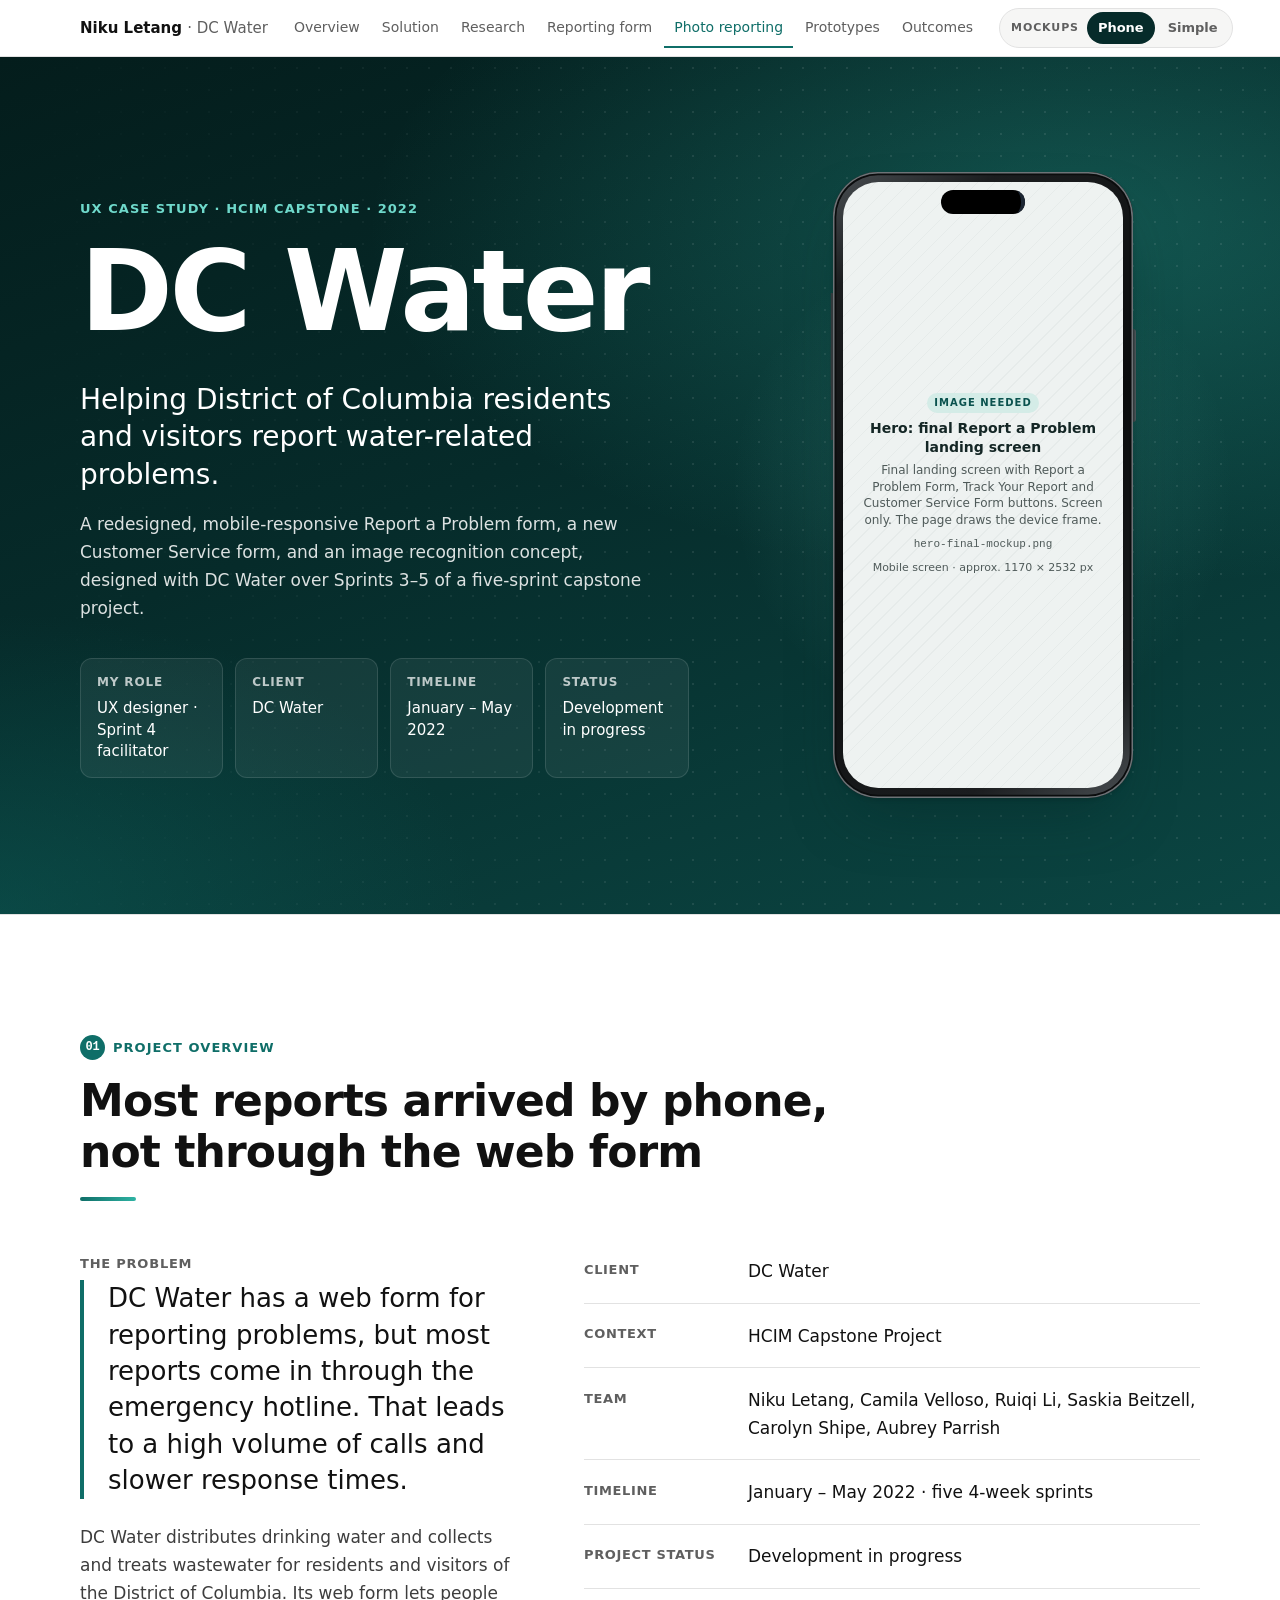
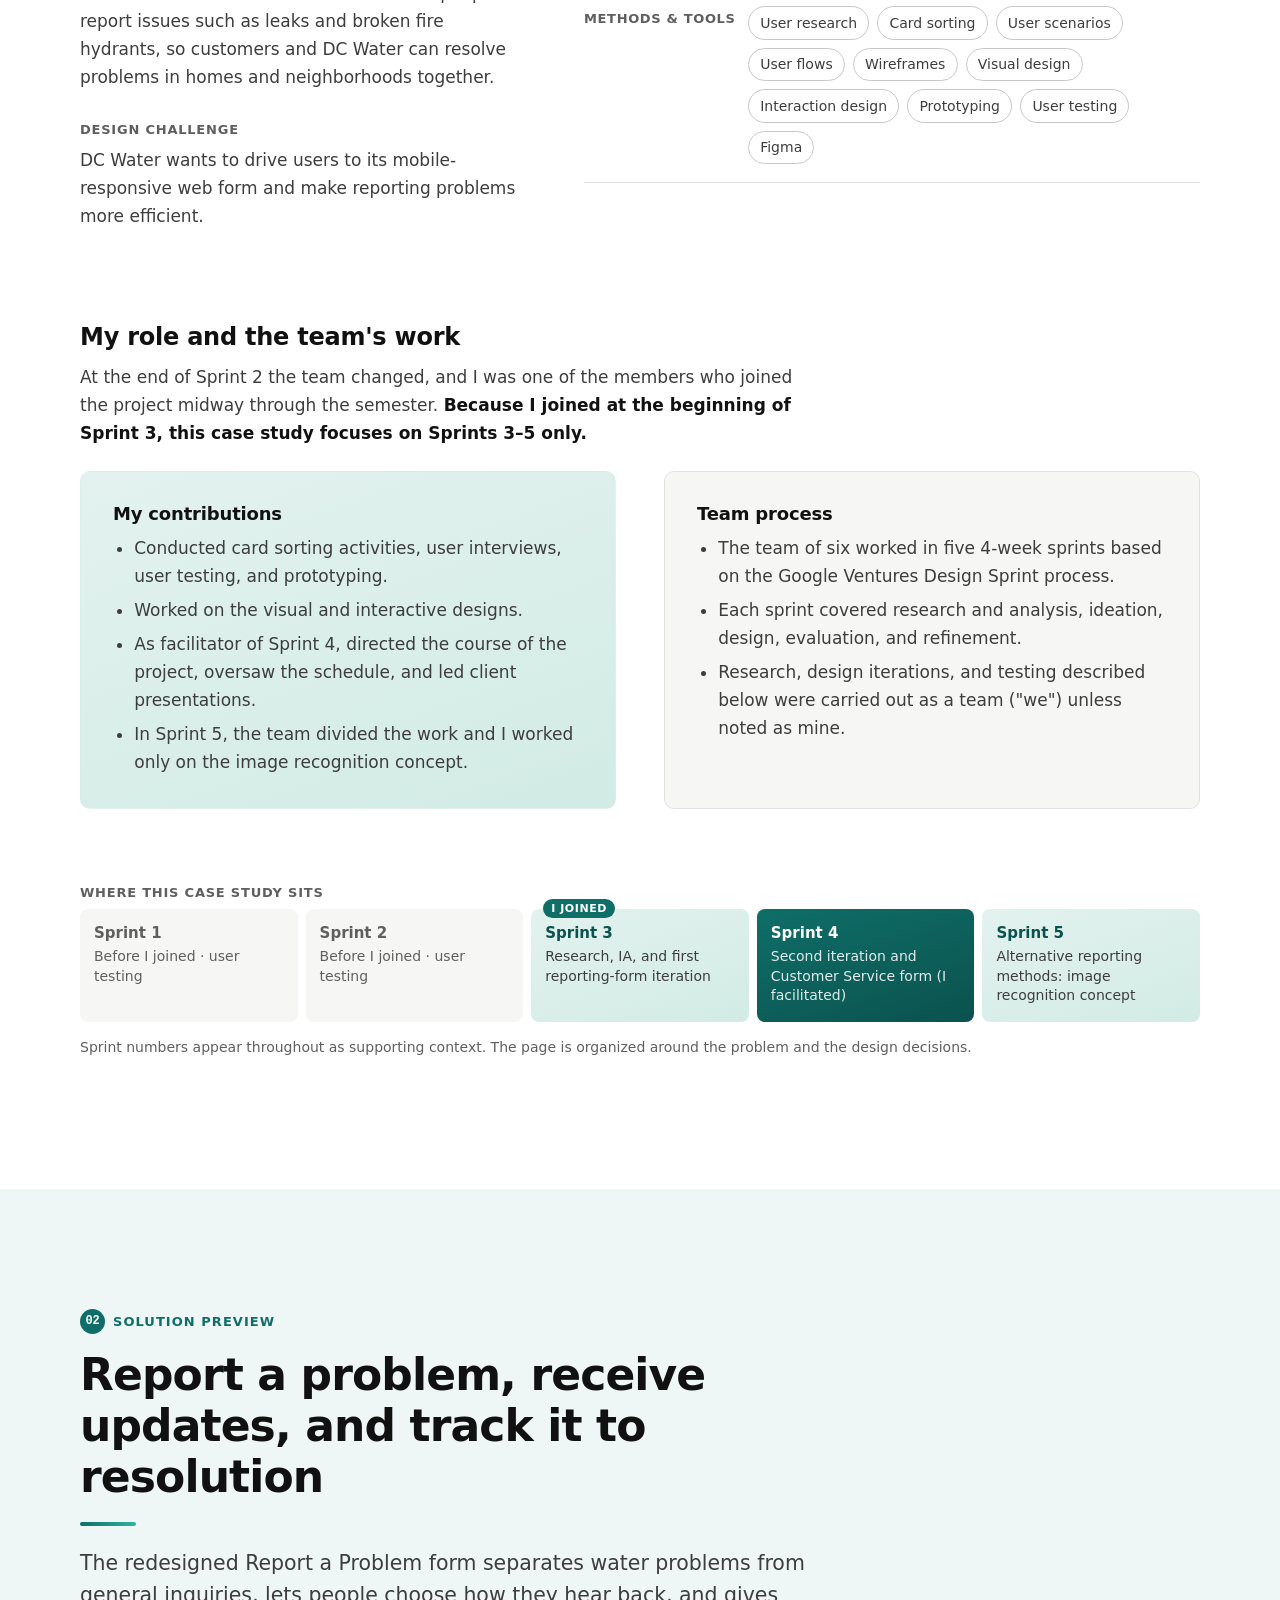
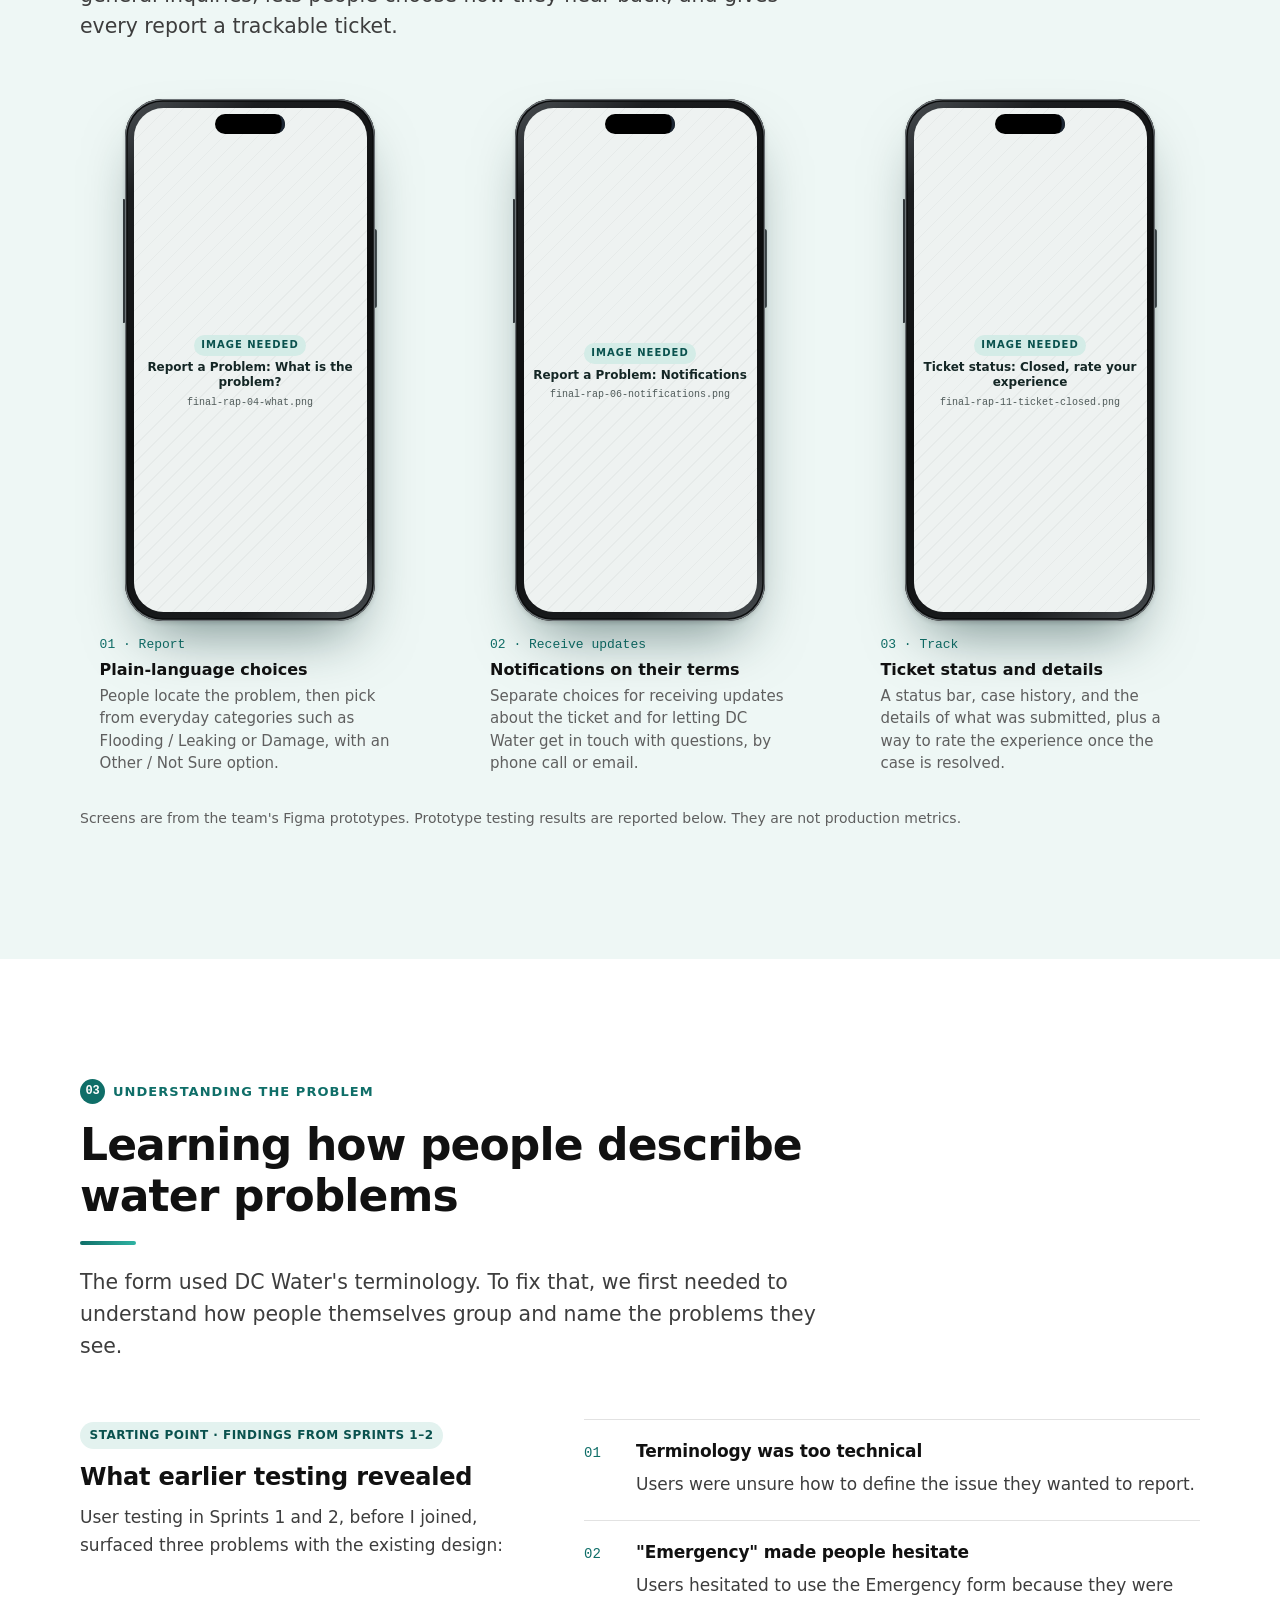
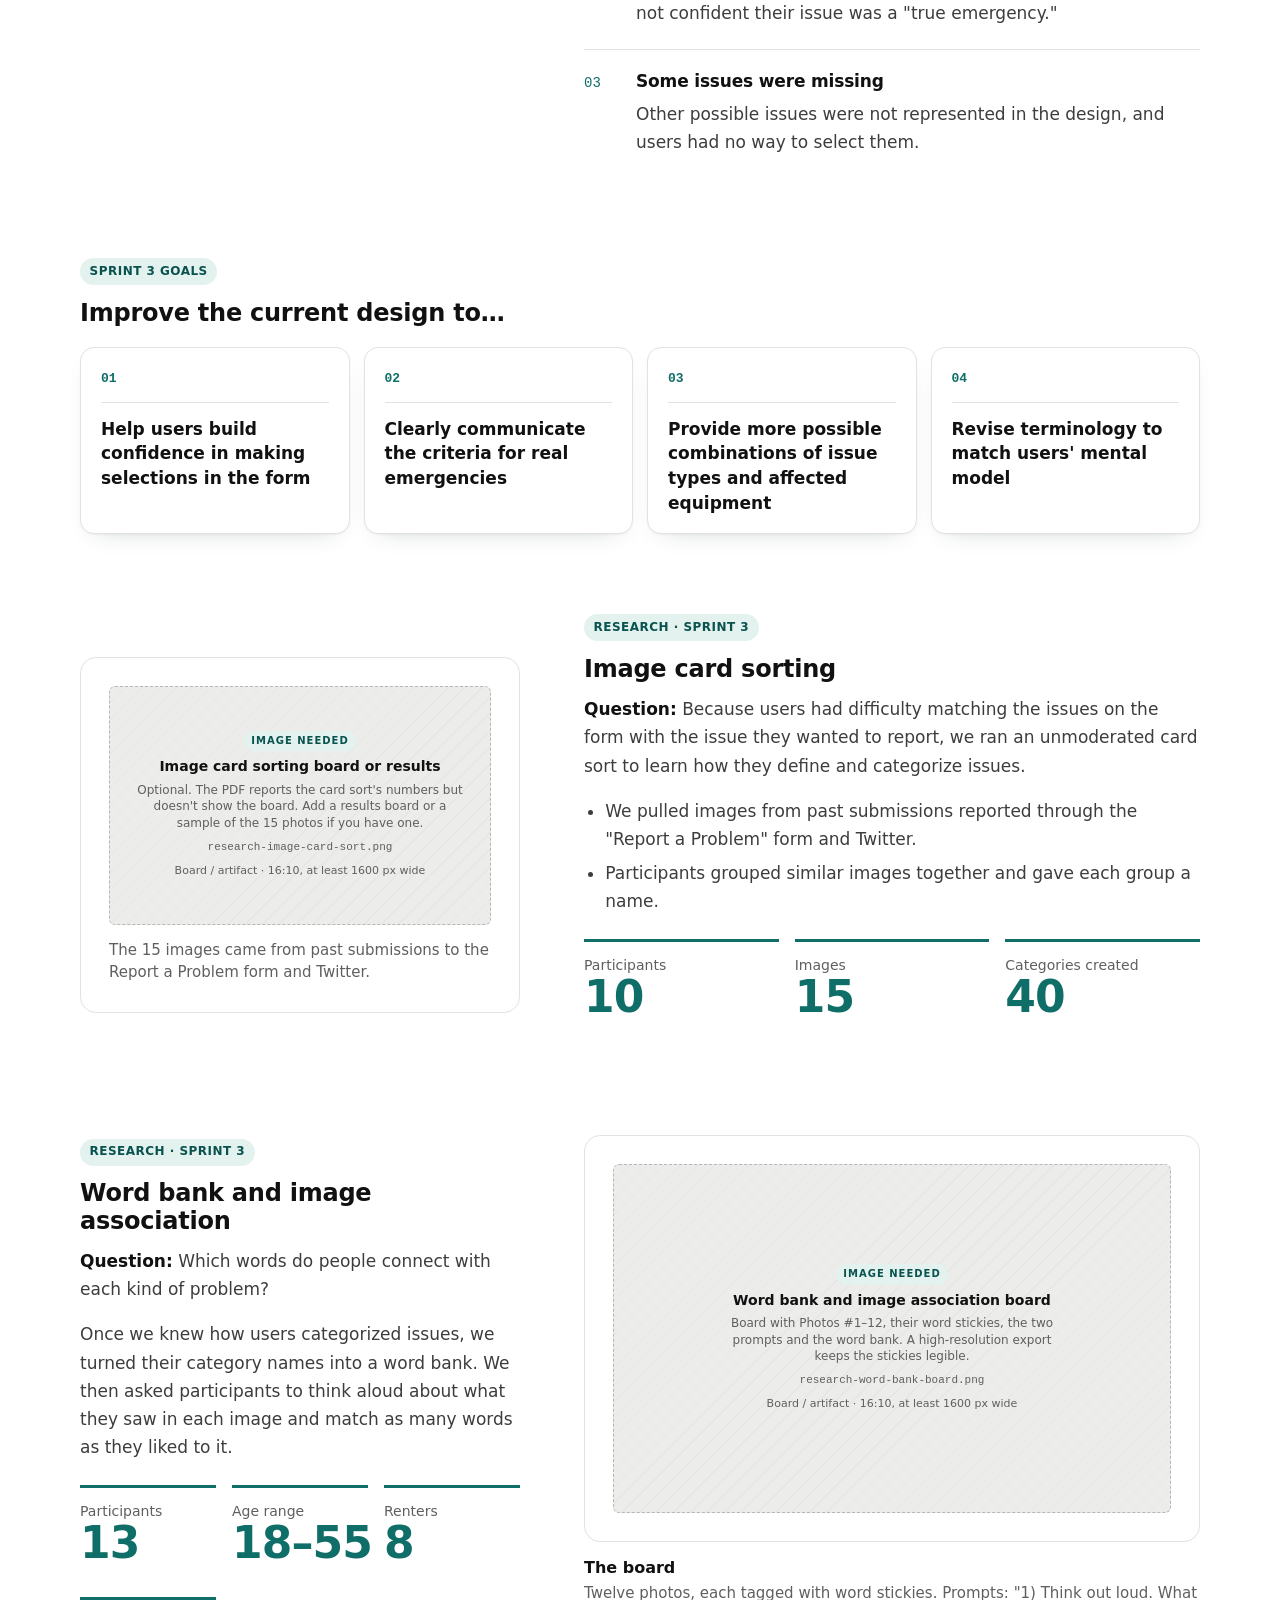
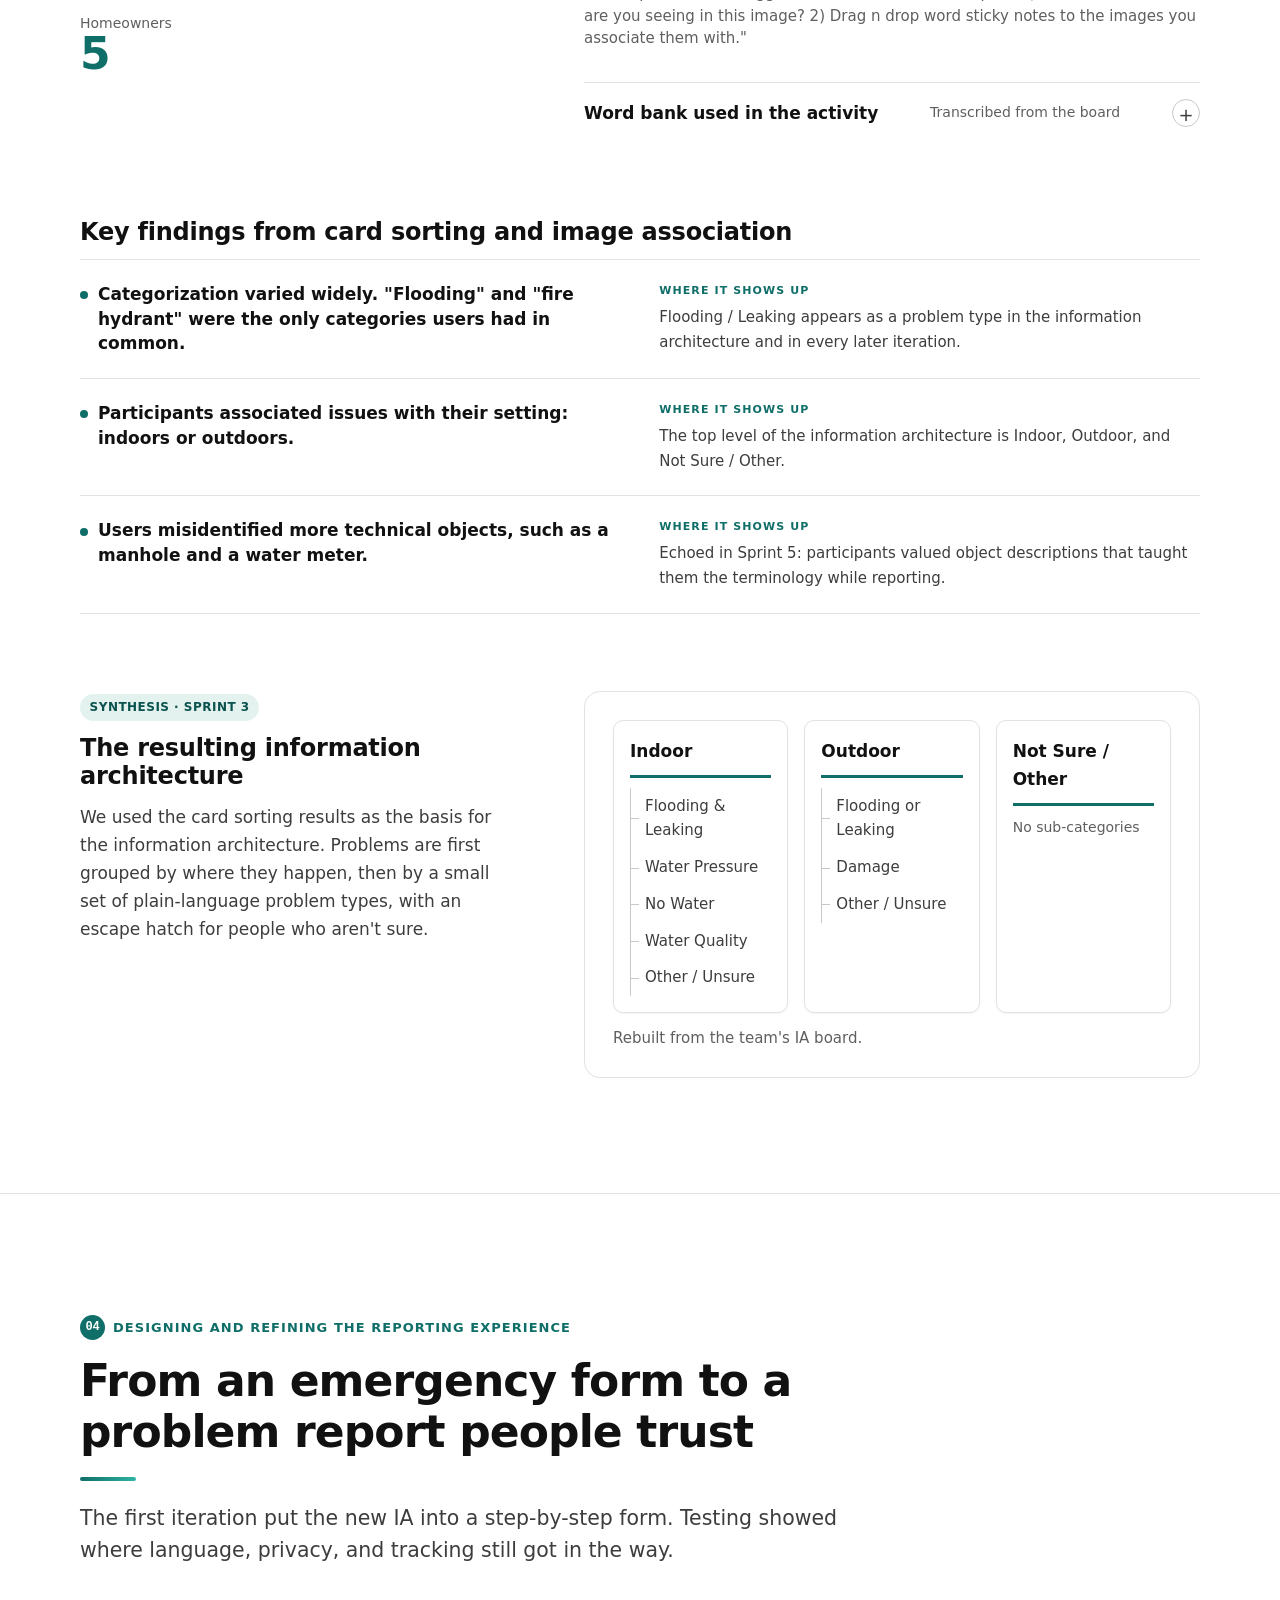
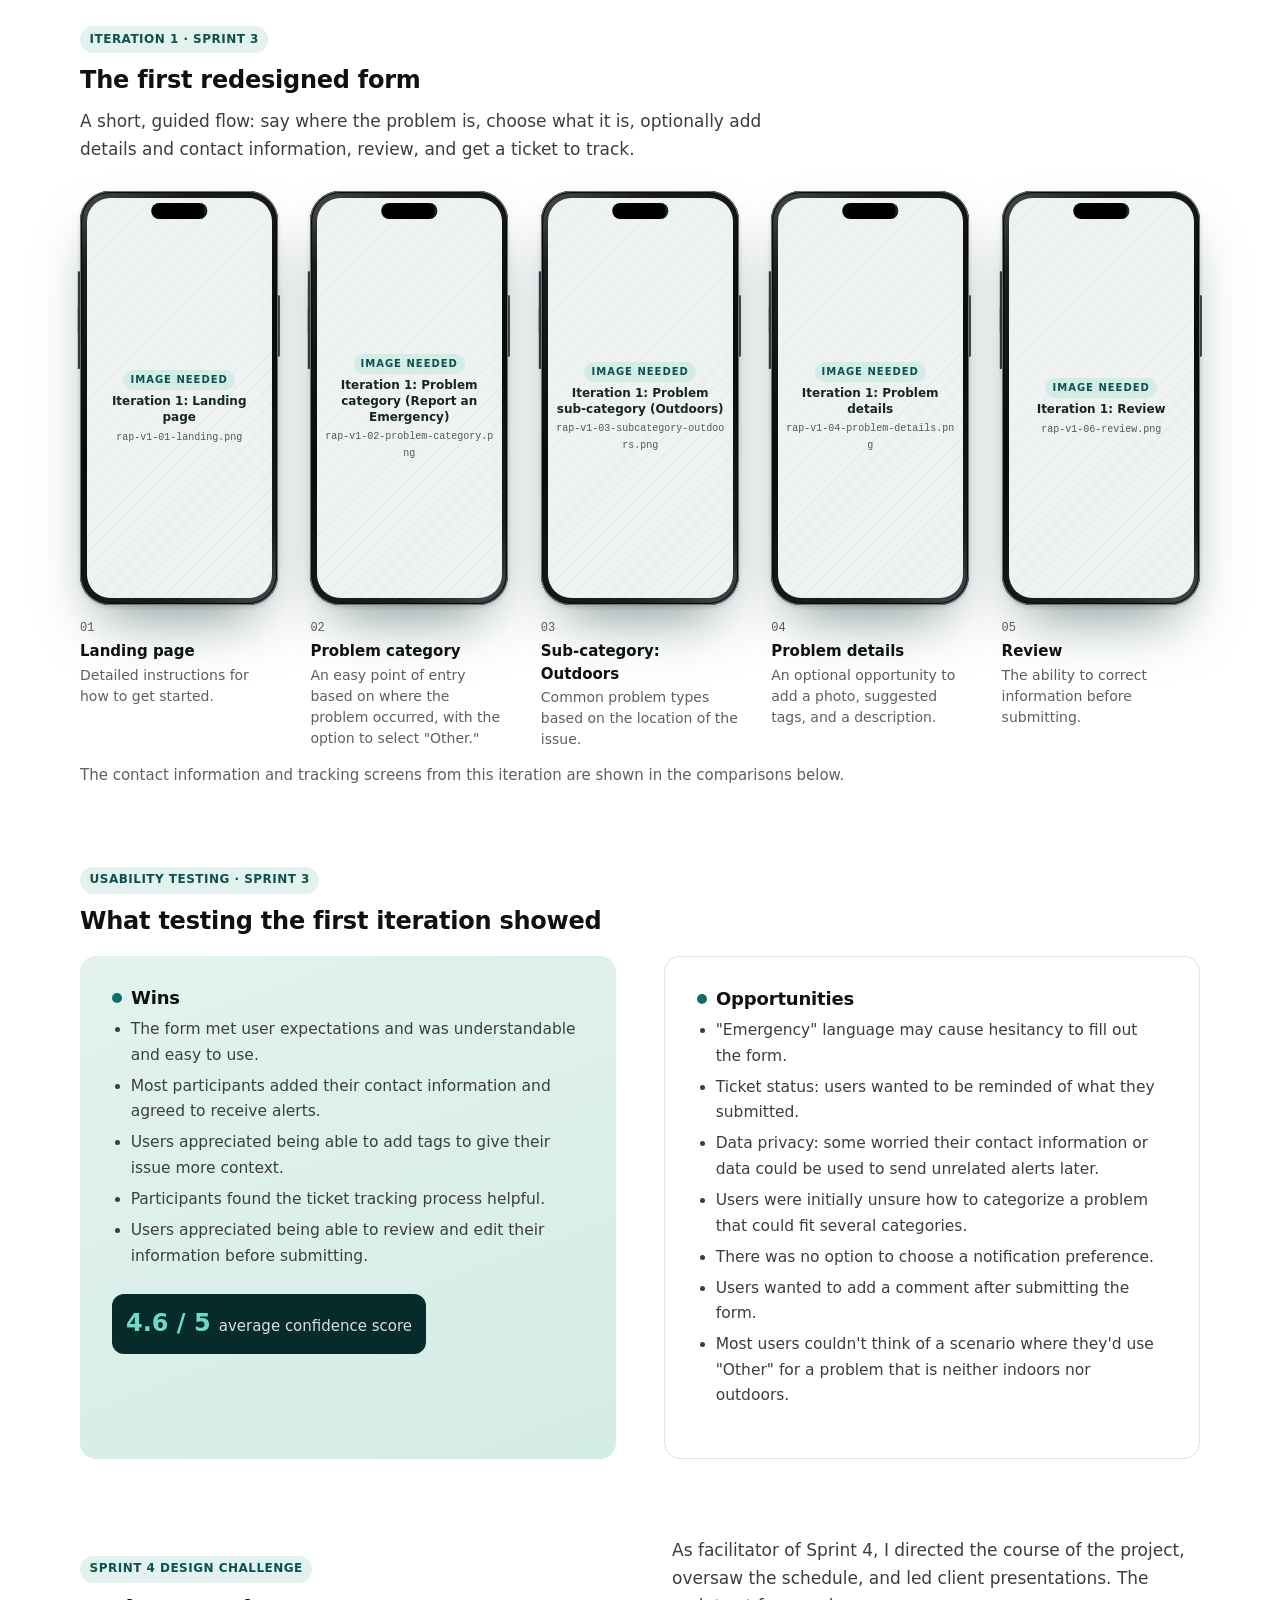
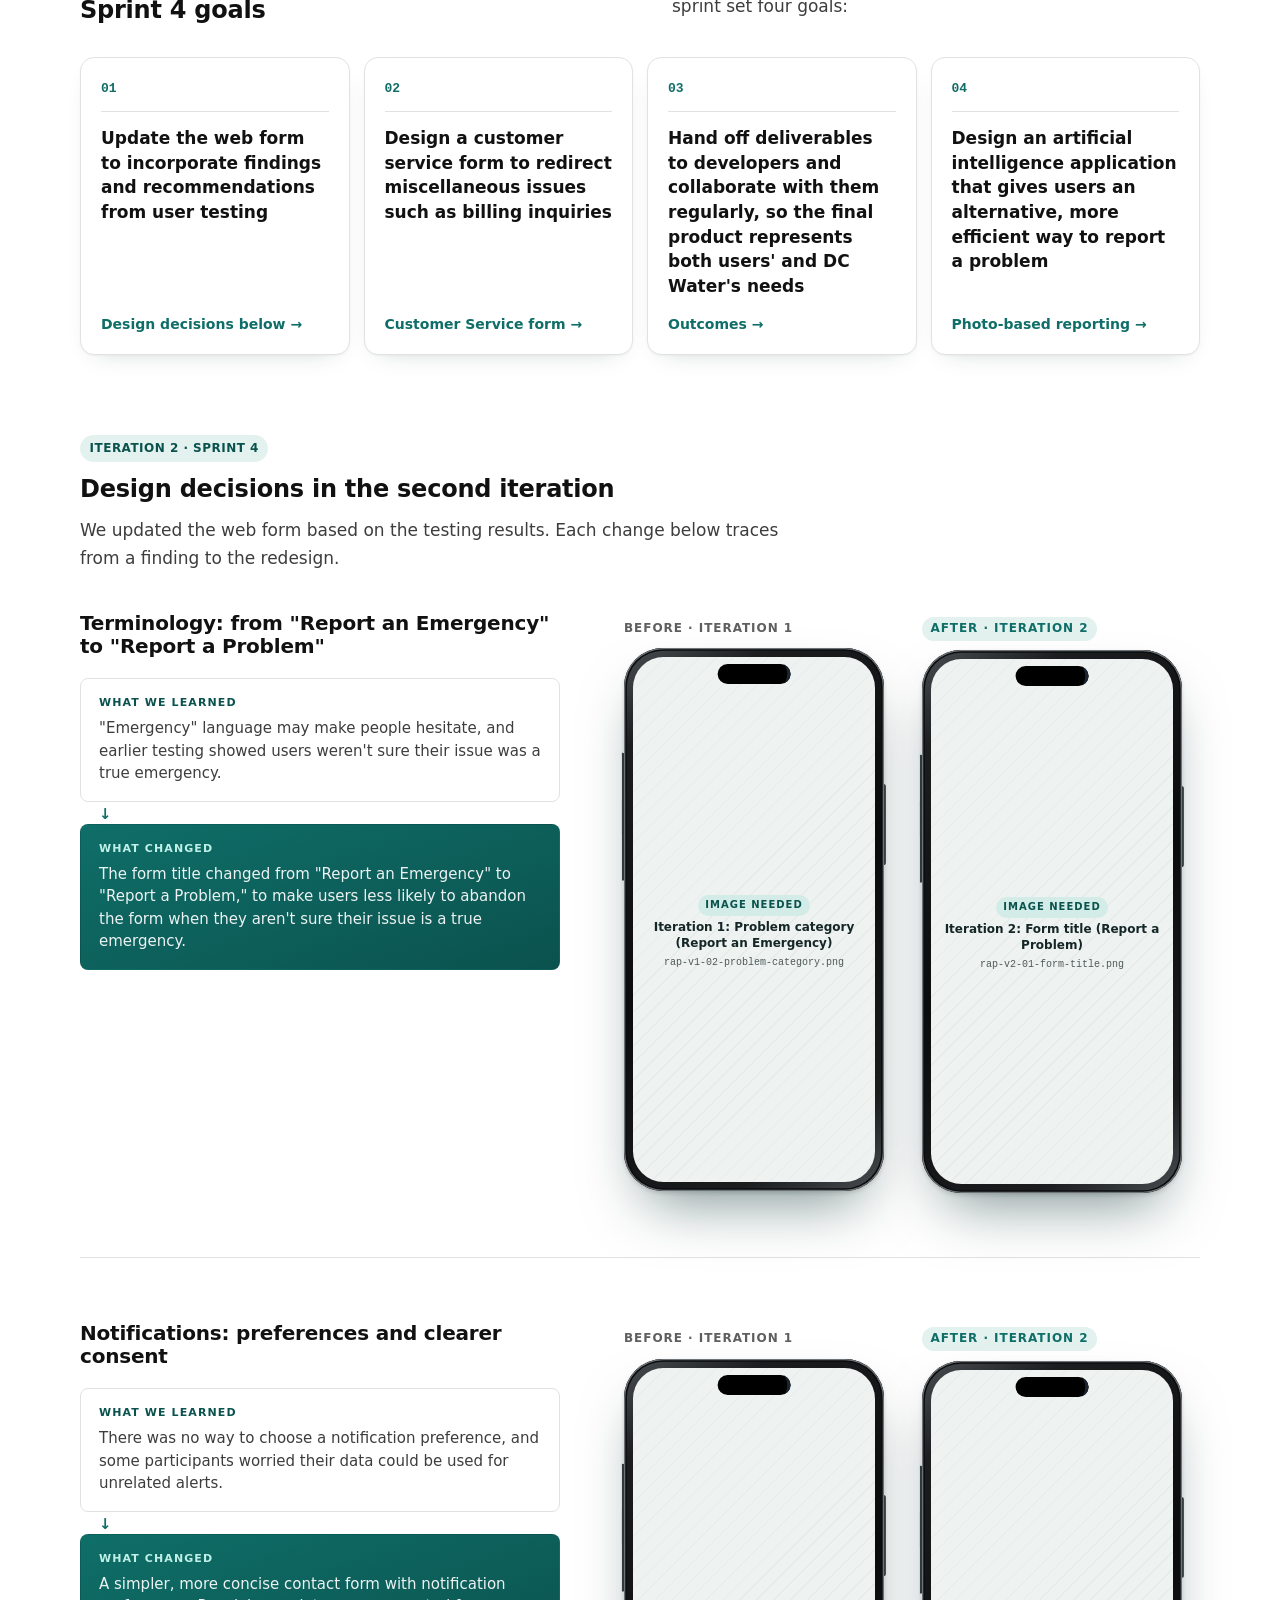
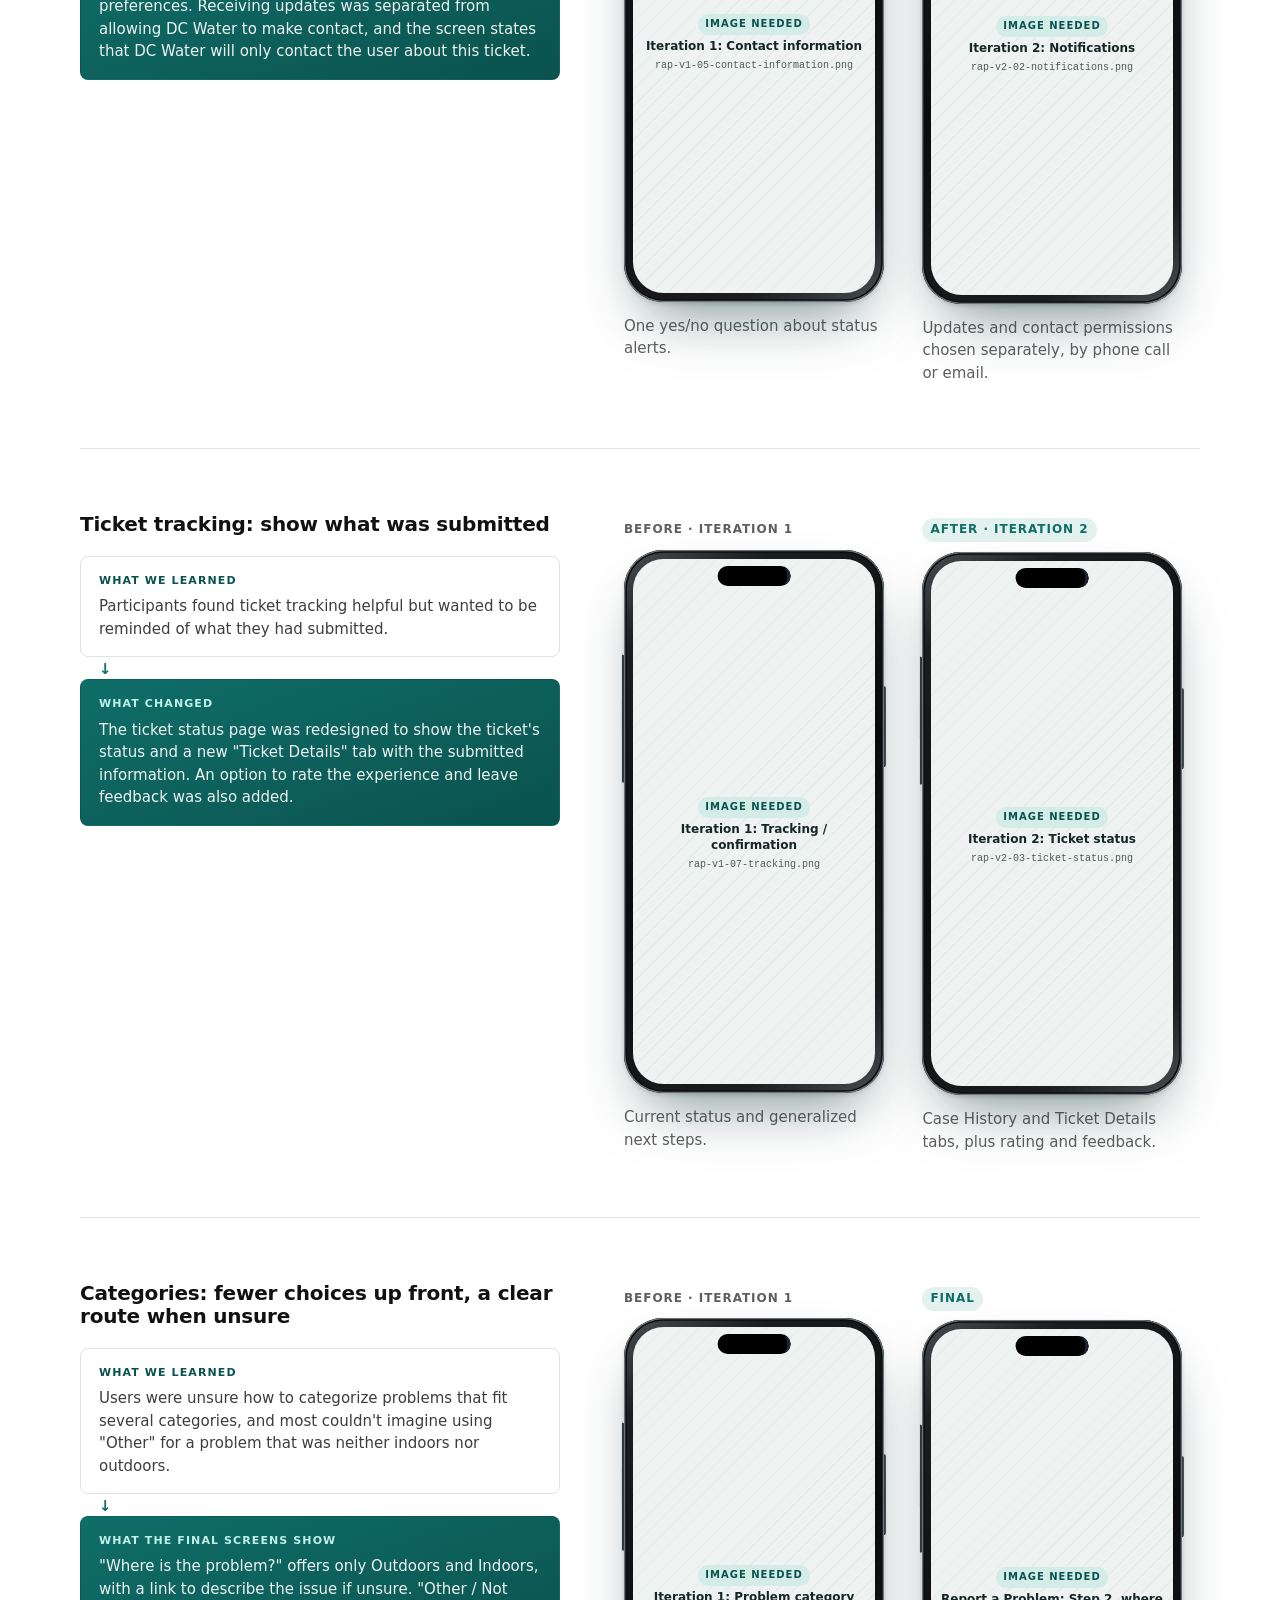
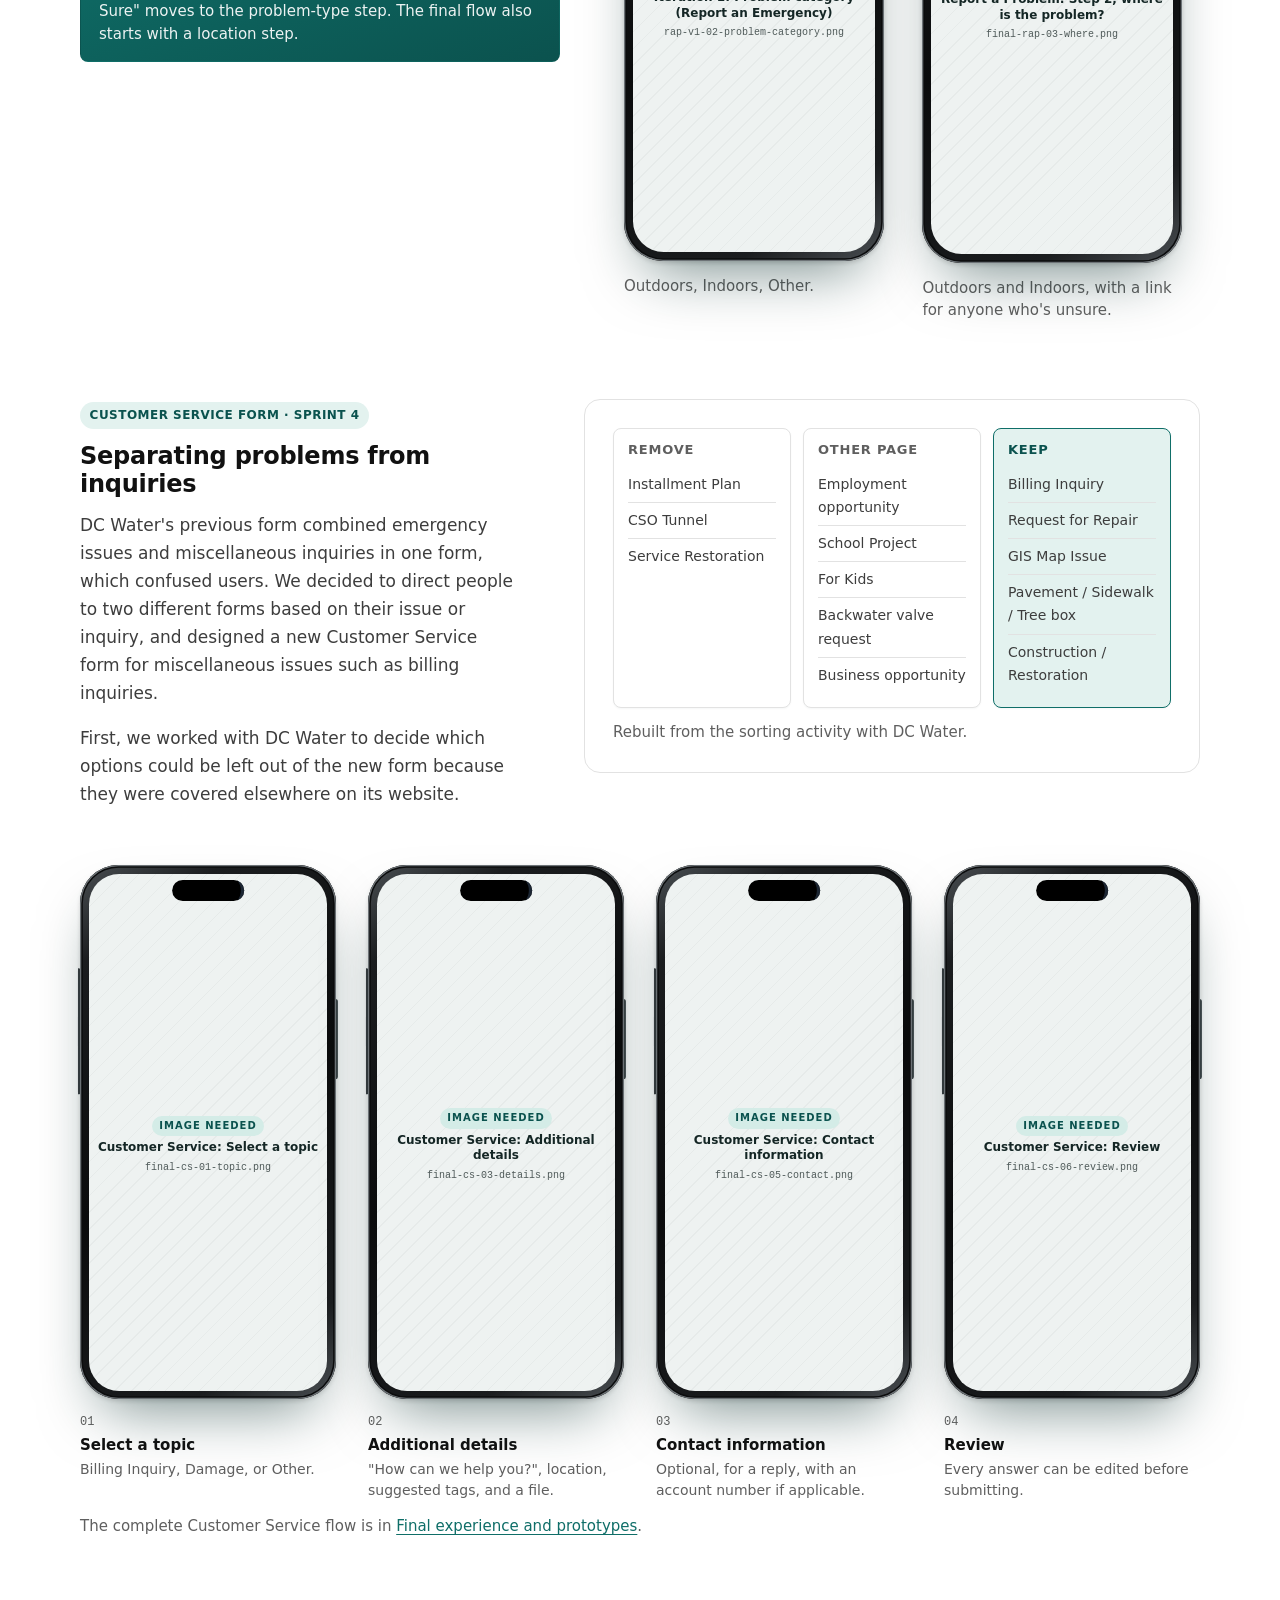
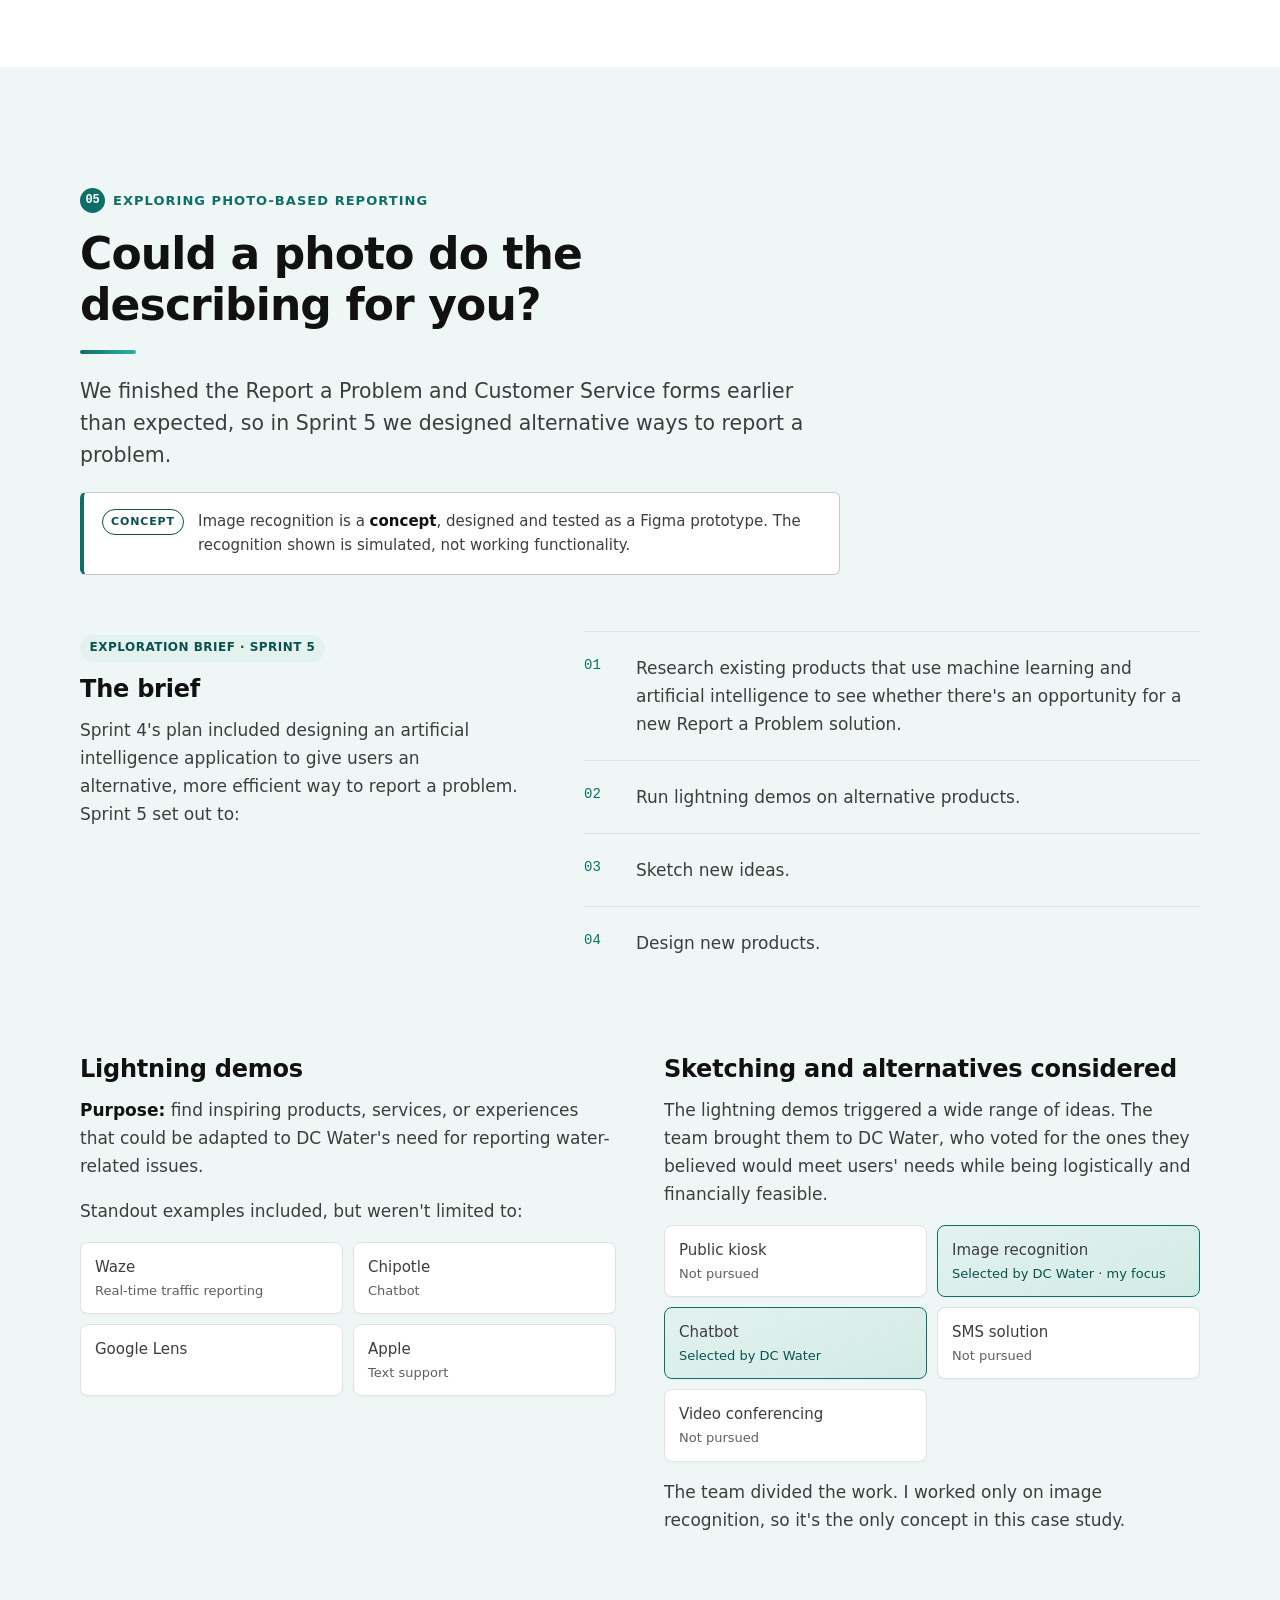
==== commit d06c574b: "Add Sprint 4 goals, mockup frame toggle and stronger visual style - Add the Sprint 4 design challeng" ====
--- a/preview.html
+++ b/preview.html
@@ -9,7 +9,8 @@
   <style>
 /* ==========================================================================
    DC Water case study: design-review prototype
-   Neutral black / white / gray palette with one accessible teal accent.
+   Black / white / gray with a family of teals: deep teal for hero and
+   showcase bands, accessible teal for accents, mint tints for highlights.
    Fonts are placeholders; swap --font-sans / --font-display for the
    Webflow site fonts.
    ========================================================================== */
@@ -33,7 +34,14 @@
   --surface-3: #ececea;
   --teal: #0f6e68;           /* accent: links, highlights (6.1:1 on white) */
   --teal-strong: #0a524e;    /* hover */
-  --teal-tint: #e7f2f1;      /* selected / highlighted backgrounds */
+  --teal-tint: #e3f2ef;      /* selected / highlighted backgrounds */
+  --teal-bright: #2fb3a3;    /* decorative accents only (not text) */
+  --mint: #eef7f5;           /* tinted section background */
+  --deep: #062b2a;           /* hero / showcase bands */
+  --deep-2: #0b4643;
+  --card: #ffffff;           /* card surface */
+  --on-teal: #ffffff;        /* text on teal buttons */
+  --ph-border: #b4b9b8;
   --focus: #0f6e68;
 
   /* Rhythm */
@@ -170,8 +178,19 @@
 .secnav__home span { color: var(--ink-3); font-weight: 400; }
 .secnav__toggle { display: none; }
 .secnav__list {
-  display: flex; gap: 4px; list-style: none; margin: 0; padding: 0;
-}
+  display: flex; gap: 2px; list-style: none; margin: 0 0 0 auto; padding: 0; order: 2;
+}
+.frame-toggle {
+  order: 3; display: inline-flex; align-items: center; gap: 2px; flex: none;
+  padding: 3px; border-radius: 999px; background: var(--surface-2); border: 1px solid var(--line);
+}
+.frame-toggle__label { font-size: .6875rem; font-weight: 700; letter-spacing: .08em; text-transform: uppercase; color: var(--ink-3); padding: 0 6px 0 8px; }
+.frame-toggle button {
+  font: inherit; font-size: .8125rem; font-weight: 600; cursor: pointer;
+  padding: 5px 11px; border-radius: 999px; border: 0; background: transparent; color: var(--ink-3);
+}
+.frame-toggle button:hover { color: var(--ink); }
+.frame-toggle button[aria-pressed="true"] { background: var(--deep); color: #fff; }
 .secnav__list li + li { margin-top: 0; }
 .secnav__list a {
   display: block; padding: 8px 10px; border-radius: 6px;
@@ -190,7 +209,7 @@
 .hero__tagline { font-size: clamp(1.25rem, 2.2vw, 1.75rem); line-height: 1.35; color: var(--ink); margin-bottom: 1rem; max-width: 30ch; }
 .hero__desc { max-width: 54ch; color: var(--ink-2); }
 .hero__visual { display: flex; justify-content: center; }
-.hero__visual .device { width: min(100%, 320px); }
+.hero__visual .mock { width: min(100%, 300px); }
 
 .facts {
   display: grid; grid-template-columns: repeat(4, minmax(0, 1fr)); gap: 20px 24px;
@@ -216,7 +235,7 @@
 .role-card ul { margin-bottom: 0; }
 
 .pill-list { display: flex; flex-wrap: wrap; gap: 8px; list-style: none; padding: 0; margin: 0; }
-.pill-list li { margin: 0; font-size: .875rem; padding: .3em .8em; border: 1px solid var(--line-strong); border-radius: 999px; color: var(--ink-2); background: #fff; }
+.pill-list li { margin: 0; font-size: .875rem; padding: .3em .8em; border: 1px solid var(--line-strong); border-radius: 999px; color: var(--ink-2); background: var(--card); }
 
 /* Sprint timeline */
 .timeline { list-style: none; padding: 0; margin: 0; display: grid; grid-template-columns: repeat(5, minmax(0, 1fr)); gap: 8px; counter-reset: sprint; }
@@ -227,16 +246,59 @@
 .timeline__join { position: absolute; top: -10px; left: 12px; background: var(--teal); color: #fff; font-size: .6875rem; font-weight: 600; letter-spacing: .05em; text-transform: uppercase; padding: 2px 8px; border-radius: 999px; }
 .timeline-caption { font-size: .875rem; color: var(--ink-3); margin-top: .9rem; }
 
-/* ---------- Media: screens, devices, placeholders ---------- */
-.device {
-  position: relative; padding: 9px; border-radius: 38px;
-  background: #1b1b1b;
-  box-shadow: 0 0 0 1px #2c2c2c inset, 0 2px 4px rgba(0,0,0,.08), 0 24px 48px -12px rgba(0,0,0,.22);
-}
-.device > .ph, .device > .ph--loaded { border-radius: 30px; overflow: hidden; }
-
-.screen { border-radius: var(--radius-screen); overflow: hidden; box-shadow: var(--shadow-screen); background: #fff; }
-.screen--flat { box-shadow: none; outline: 1px solid var(--line); }
+/* ---------- Media: phone mockups, flat artifacts, placeholders ----------
+   Markup: <div class="mock"><div class="mock__body"><div class="ph"></div></div></div>
+   .mock is a size container, so the frame scales with any column width.
+   html[data-frame="detailed"] → realistic phone; "simple" → slim bezel.  */
+.mock { container-type: inline-size; position: relative; }
+.mock__body { position: relative; }
+.mock__body > .ph,
+.mock__body > .ph--loaded { overflow: hidden; }
+.mock .ph {
+  background: repeating-linear-gradient(135deg, transparent 0 11px, rgba(6,43,42,.035) 11px 12px), #eef2f1;
+  border: 0; color: #4f5a59;
+}
+.mock .ph__label { color: #142625; }
+.mock .ph__tag { color: #0a524e; background: #d4ece7; }
+.mock .ph__file, .mock .ph__note, .mock .ph__hint { color: #4f5a59; }
+
+/* Simple frame */
+.mock__body {
+  padding: 2.2cqw; border-radius: 10cqw; background: #151a1a;
+  box-shadow: 0 1px 2px rgba(0,0,0,.12), 0 18px 36px -14px rgba(6,43,42,.35);
+}
+.mock__body > .ph, .mock__body > .ph--loaded { border-radius: 8.2cqw; }
+
+/* Detailed phone */
+[data-frame="detailed"] .mock__body {
+  padding: 3.4cqw; border-radius: 15cqw;
+  background: linear-gradient(145deg, #4a4f53 0%, #1b1d1f 14%, #0a0b0c 50%, #1b1d1f 86%, #4a4f53 100%);
+  box-shadow:
+    inset 0 0 0 .5cqw #6d7377,
+    inset 0 0 0 1.1cqw #0b0c0d,
+    0 2px 4px rgba(0,0,0,.14),
+    0 30px 60px -22px rgba(6,43,42,.55);
+}
+[data-frame="detailed"] .mock__body > .ph,
+[data-frame="detailed"] .mock__body > .ph--loaded { border-radius: 11.8cqw; }
+[data-frame="detailed"] .mock__body::before {           /* Dynamic Island */
+  content: ""; position: absolute; z-index: 3; left: 50%; top: 6cqw;
+  width: 28cqw; height: 8cqw; transform: translateX(-50%);
+  border-radius: 999px; background: #000;
+  box-shadow: inset -3.5cqw 0 0 -2.2cqw #1c2633;
+}
+[data-frame="detailed"] .mock__body::after {            /* side buttons */
+  content: ""; position: absolute; z-index: -1; right: -.9cqw; top: 25%;
+  width: 1.4cqw; height: 15%; border-radius: 0 1cqw 1cqw 0;
+  background: linear-gradient(90deg, #2b2e31, #5a6064);
+  box-shadow:
+    calc(-100cqw - .4cqw) -12cqw 0 0 #3b3f43,
+    calc(-100cqw - .4cqw) 6cqw 0 0 #3b3f43;
+}
+[data-frame="detailed"] .mock .ph[data-compact] .ph__inner { padding-top: 14cqw; }
+
+/* Flat artifacts: sketches, wireframes */
+.screen--flat { border-radius: var(--radius-screen); overflow: hidden; outline: 1px solid var(--line); background: var(--card); }
 
 .ph {
   position: relative; width: 100%;
@@ -245,7 +307,7 @@
     repeating-linear-gradient(135deg, transparent 0 11px, rgba(0,0,0,.025) 11px 12px),
     var(--surface-3);
   color: var(--ink-3);
-  border: 1px dashed #b4b4b1;
+  border: 1px dashed var(--ph-border);
   border-radius: inherit;
   text-align: center;
 }
@@ -279,7 +341,7 @@
 /* ---------- Solution preview ---------- */
 .preview { display: grid; grid-template-columns: repeat(3, minmax(0, 1fr)); gap: clamp(24px, 4vw, 56px); counter-reset: preview; }
 .preview figure { display: flex; flex-direction: column; align-items: center; text-align: left; }
-.preview .device { width: min(100%, 260px); }
+.preview .mock { width: min(100%, 250px); }
 .preview figcaption { width: min(100%, 300px); }
 .preview__step { font-family: var(--font-mono); font-size: .8125rem; color: var(--teal); display: block; margin-bottom: .25rem; }
 .note-inline { font-size: .875rem; color: var(--ink-3); margin-top: 2rem; }
@@ -302,12 +364,12 @@
 
 /* Word bank rebuilt as text */
 .wordbank { display: flex; flex-wrap: wrap; gap: 6px; list-style: none; padding: 0; margin: 0; }
-.wordbank li { margin: 0; font-size: .8125rem; padding: .25em .65em; border-radius: 4px; background: #fff; border: 1px solid var(--line-strong); color: var(--ink-2); }
+.wordbank li { margin: 0; font-size: .8125rem; padding: .25em .65em; border-radius: 4px; background: var(--card); border: 1px solid var(--line-strong); color: var(--ink-2); }
 .wordbank li.is-illegible { color: var(--ink-3); font-style: italic; border-style: dashed; }
 
 /* IA tree rebuilt as text */
 .ia { display: grid; grid-template-columns: repeat(3, minmax(0, 1fr)); gap: 16px; }
-.ia__col { background: #fff; border: 1px solid var(--line); border-radius: var(--radius); padding: 16px; }
+.ia__col { background: var(--card); border: 1px solid var(--line); border-radius: var(--radius); padding: 16px; }
 .ia__root { font-weight: 700; color: var(--ink); padding-bottom: 10px; margin-bottom: 10px; border-bottom: 2px solid var(--teal); }
 .ia__col ul { list-style: none; padding: 0; margin: 0; }
 .ia__col li { font-size: .9375rem; padding: 6px 0 6px 14px; border-left: 1px solid var(--line-strong); margin: 0; position: relative; }
@@ -351,7 +413,7 @@
 .decision > .compare { grid-area: media; }
 .chain { grid-area: chain; list-style: none; padding: 0; margin: 0; display: grid; grid-template-columns: minmax(0, 1fr); gap: 22px; align-content: start; }
 .chain li { margin: 0; position: relative; padding: 16px 18px; background: var(--surface-2); border-radius: 8px; font-size: .9375rem; line-height: 1.5; }
-.section--quiet .chain li { background: #fff; }
+.section--quiet .chain li { background: var(--card); }
 .chain li + li::before { content: "↓"; position: absolute; left: 18px; top: -21px; line-height: 20px; color: var(--teal); font-weight: 700; }
 .chain__k { display: block; font-size: .6875rem; font-weight: 700; letter-spacing: .1em; text-transform: uppercase; color: var(--teal-strong); margin-bottom: .35rem; }
 .chain li.is-unknown { background: transparent; border: 1px dashed var(--line-strong); color: var(--ink-3); }
@@ -374,7 +436,7 @@
 .notice {
   display: flex; gap: 14px; align-items: flex-start;
   padding: 16px 18px; border: 1px solid var(--line-strong); border-left: 3px solid var(--teal);
-  border-radius: 6px; background: #fff; font-size: .9375rem; color: var(--ink-2); max-width: 760px;
+  border-radius: 6px; background: var(--card); font-size: .9375rem; color: var(--ink-2); max-width: 760px;
 }
 .notice strong { white-space: nowrap; }
 .badge {
@@ -385,14 +447,14 @@
 
 /* Lightning demos / ideas */
 .idea-list { list-style: none; padding: 0; margin: 0; display: grid; grid-template-columns: repeat(2, minmax(0, 1fr)); gap: 10px; }
-.idea-list li { margin: 0; padding: 12px 14px; background: #fff; border: 1px solid var(--line); border-radius: 8px; font-size: .9375rem; }
+.idea-list li { margin: 0; padding: 12px 14px; background: var(--card); border: 1px solid var(--line); border-radius: 8px; font-size: .9375rem; }
 .idea-list li span { display: block; font-size: .8125rem; color: var(--ink-3); }
 .idea-list li.is-picked { border-color: var(--teal); background: var(--teal-tint); }
 .idea-list li.is-picked span { color: var(--teal-strong); }
 
 /* Customer service options board rebuilt as text */
 .sortboard { display: grid; grid-template-columns: repeat(3, minmax(0, 1fr)); gap: 12px; }
-.sortboard__col { background: #fff; border: 1px solid var(--line); border-radius: 8px; padding: 14px; }
+.sortboard__col { background: var(--card); border: 1px solid var(--line); border-radius: 8px; padding: 14px; }
 .sortboard__col h4 { font-size: .8125rem; letter-spacing: .06em; text-transform: uppercase; color: var(--ink-3); margin-bottom: .6rem; }
 .sortboard__col--keep { border-color: var(--teal); }
 .sortboard__col--keep h4 { color: var(--teal-strong); }
@@ -410,10 +472,10 @@
 .proto { display: flex; flex-direction: column; gap: 14px; }
 .proto__stage {
   position: relative; display: flex; align-items: center; justify-content: center;
-  padding: clamp(20px, 3vw, 32px); border-radius: 12px; background: #fff; border: 1px solid var(--line);
+  padding: clamp(20px, 3vw, 32px); border-radius: 12px; background: var(--card); border: 1px solid var(--line);
   min-height: 320px;
 }
-.proto__stage .device { width: min(100%, 250px); }
+.proto__stage .mock { width: min(100%, 250px); }
 .proto__stage.is-embedded { padding: 0; aspect-ratio: 4 / 5; min-height: 0; }
 .proto__iframe { width: 100%; height: 100%; border: 0; border-radius: 12px; }
 .proto__actions { display: flex; flex-wrap: wrap; gap: 10px; align-items: center; }
@@ -424,17 +486,17 @@
   display: inline-flex; align-items: center; gap: .5em;
   font: inherit; font-size: .9375rem; font-weight: 600; line-height: 1;
   padding: 12px 16px; border-radius: 8px; cursor: pointer; text-decoration: none;
-  border: 1px solid var(--ink); background: var(--ink); color: #fff;
-}
-.btn:hover { background: #000; color: #fff; text-decoration: none; }
+  border: 1px solid var(--teal); background: var(--teal); color: var(--on-teal);
+}
+.btn:hover { background: var(--teal-strong); border-color: var(--teal-strong); color: var(--on-teal); text-decoration: none; }
 .btn--ghost { background: transparent; color: var(--ink); border-color: var(--line-strong); }
-.btn--ghost:hover { background: #fff; color: var(--ink); border-color: var(--ink); }
+.btn--ghost:hover { background: var(--surface-2); color: var(--ink); border-color: var(--ink); }
 .btn.is-disabled { background: transparent; color: var(--ink-3); border: 1px dashed var(--line-strong); cursor: not-allowed; }
 .btn svg { width: 16px; height: 16px; flex: none; }
 
 .flow__steps { list-style: none; padding: 0; margin: 0 0 1.25rem; counter-reset: step; }
 .flow__steps li { counter-increment: step; position: relative; padding: 0 0 .75rem 2.25rem; margin: 0; font-size: .9375rem; }
-.flow__steps li::before { content: counter(step); position: absolute; left: 0; top: 0; width: 1.5rem; height: 1.5rem; border-radius: 50%; background: #fff; border: 1px solid var(--line-strong); font-size: .75rem; font-weight: 600; display: grid; place-items: center; color: var(--ink); }
+.flow__steps li::before { content: counter(step); position: absolute; left: 0; top: 0; width: 1.5rem; height: 1.5rem; border-radius: 50%; background: var(--card); border: 1px solid var(--line-strong); font-size: .75rem; font-weight: 600; display: grid; place-items: center; color: var(--ink); }
 
 /* ---------- Expandable galleries ---------- */
 .more { margin-top: clamp(20px, 3vw, 32px); border-top: 1px solid var(--line); }
@@ -458,7 +520,7 @@
 
 /* ---------- Outcomes ---------- */
 .status-grid { display: grid; grid-template-columns: repeat(4, minmax(0, 1fr)); gap: 12px; }
-.status-card { padding: 20px; border-radius: var(--radius); background: #fff; border: 1px solid var(--line); }
+.status-card { padding: 20px; border-radius: var(--radius); background: var(--card); border: 1px solid var(--line); }
 .status-card h3 { font-size: 1rem; display: flex; align-items: center; gap: .5em; margin-bottom: .75rem; }
 .status-card ul { padding-left: 1.1em; margin: 0; }
 .status-card li { font-size: .9063rem; line-height: 1.5; }
@@ -510,7 +572,7 @@
   .secnav__list {
     display: none; position: absolute; left: 0; right: 0; top: 100%;
     flex-direction: column; gap: 0; padding: 8px var(--gutter) 16px;
-    background: #fff; border-bottom: 1px solid var(--line); box-shadow: 0 12px 24px rgba(0,0,0,.08);
+    background: var(--card); border-bottom: 1px solid var(--line); box-shadow: 0 12px 24px rgba(0,0,0,.08);
   }
   .secnav.is-open .secnav__list { display: flex; }
   .secnav__list a { padding: 12px 4px; font-size: 1rem; border-bottom: 1px solid var(--line); border-radius: 0; }
@@ -547,16 +609,186 @@
   .gallery { grid-template-columns: repeat(2, minmax(0, 1fr)); }
   .ph__note, .ph__hint { display: none; }
   .timeline { grid-template-columns: repeat(5, minmax(132px, 1fr)); }
-  .hero__visual .device { width: min(100%, 240px); }
-  .preview .device { width: min(100%, 230px); }
+  .hero__visual .mock { width: min(100%, 240px); }
+  .preview .mock { width: min(100%, 230px); }
   .proto__stage { min-height: 0; }
-  .proto__stage .device { width: min(100%, 210px); }
+  .proto__stage .mock { width: min(100%, 210px); }
   .flow__head .badge { border-radius: 6px; }
 }
 
 @media (max-width: 400px) {
-  .facts { grid-template-columns: minmax(0, 1fr); }
+  .facts { grid-template-columns: repeat(2, minmax(0, 1fr)); }
   .compare, .compare--wide { gap: 10px; }
+}
+
+
+/* ==========================================================================
+   Style layer: color bands, accents and richer components
+   ========================================================================== */
+
+/* ---------- Section themes ---------- */
+.section--tint { background: var(--mint); border-top: 0; }
+.section--tint + .section { border-top: 0; }
+
+.theme-deep,
+.theme-dark {
+  --ink: #ffffff;
+  --ink-2: rgba(255,255,255,.86);
+  --ink-3: rgba(255,255,255,.72);
+  --line: rgba(255,255,255,.14);
+  --line-strong: rgba(255,255,255,.3);
+  --surface-2: rgba(255,255,255,.06);
+  --surface-3: rgba(255,255,255,.08);
+  --card: rgba(255,255,255,.05);
+  --teal: #6fd9cb;
+  --teal-strong: #9be7dc;
+  --teal-tint: rgba(111,217,203,.14);
+  --on-teal: #062b2a;
+  --ph-border: rgba(255,255,255,.28);
+  --focus: #9be7dc;
+  color: var(--ink-2);
+  border-top: 0;
+}
+.theme-dark { background: #0a1c1c; }
+.theme-deep {
+  background:
+    radial-gradient(1200px 600px at 85% 20%, rgba(47,179,163,.32), transparent 60%),
+    radial-gradient(800px 500px at 0% 100%, rgba(15,110,104,.35), transparent 60%),
+    linear-gradient(160deg, #041d1c 0%, var(--deep) 45%, var(--deep-2) 100%);
+}
+
+/* ---------- Section heads ---------- */
+.eyebrow { color: var(--teal); }
+.eyebrow__num {
+  display: inline-grid; place-items: center; min-width: 2.1em; height: 2.1em; padding: 0 .4em;
+  border-radius: 999px; background: var(--teal); color: var(--on-teal);
+  font-size: .75rem; font-weight: 700;
+}
+.section-head h2 { position: relative; }
+.section-head h2::after {
+  content: ""; display: block; width: 56px; height: 4px; border-radius: 4px; margin-top: .45em;
+  background: linear-gradient(90deg, var(--teal), var(--teal-bright));
+}
+.sprint-tag { border: 0; background: var(--teal-tint); color: var(--teal-strong); padding: .3em .8em; }
+
+/* ---------- Hero ---------- */
+.hero { position: relative; overflow: hidden; padding: clamp(56px, 9vw, 128px) 0 clamp(64px, 9vw, 120px); }
+.hero::before {                       /* fine dot grid */
+  content: ""; position: absolute; inset: 0; pointer-events: none;
+  background-image: radial-gradient(rgba(255,255,255,.09) 1px, transparent 1.2px);
+  background-size: 22px 22px;
+  -webkit-mask-image: linear-gradient(90deg, transparent 0%, #000 55%);
+          mask-image: linear-gradient(90deg, transparent 0%, #000 55%);
+}
+.hero .wrap { position: relative; }
+.hero__title { font-size: clamp(3.25rem, 9vw, 7rem); font-weight: 800; }
+.hero__tagline { color: #fff; }
+.hero__visual { position: relative; }
+.hero__visual::before {               /* soft halo behind the phone */
+  content: ""; position: absolute; width: 120%; aspect-ratio: 1; left: 50%; top: 50%;
+  transform: translate(-50%, -50%); border-radius: 50%;
+  background: radial-gradient(circle, rgba(111,217,203,.35) 0%, rgba(111,217,203,.08) 40%, transparent 68%);
+}
+.hero__visual .mock { z-index: 1; }
+.facts { border-top: 0; padding-top: 0; gap: 12px; }
+.facts > div { padding: 14px 16px; border-radius: 12px; background: rgba(255,255,255,.06); border: 1px solid rgba(255,255,255,.12); }
+
+/* ---------- Overview ---------- */
+.problem-statement { border-left-width: 4px; }
+.role-card { border: 1px solid var(--line); }
+.role-card--mine { border-color: transparent; background: linear-gradient(160deg, #e3f2ef, #d2ebe5); }
+.timeline li.is-mine { background: linear-gradient(160deg, #e3f2ef, #d2ebe5); }
+.timeline li.is-mine:nth-child(4) { background: linear-gradient(160deg, #0f6e68, #0b524e); color: rgba(255,255,255,.88); }
+.timeline li.is-mine:nth-child(4) strong { color: #fff; }
+
+/* ---------- Stats ---------- */
+.stats div { border-top: 3px solid var(--teal); }
+.stats dd { color: var(--teal); }
+
+/* ---------- Goals ---------- */
+.goals {
+  list-style: none; margin: 1.25rem 0 0; padding: 0; counter-reset: goal;
+  display: grid; grid-template-columns: repeat(4, minmax(0, 1fr)); gap: 14px;
+}
+.goals > li {
+  counter-increment: goal; margin: 0; position: relative; display: flex; flex-direction: column; gap: 14px;
+  padding: 20px 20px 18px; border-radius: 14px; background: var(--card); border: 1px solid var(--line);
+  box-shadow: 0 1px 2px rgba(6,43,42,.04), 0 10px 24px -16px rgba(6,43,42,.25);
+}
+.goals > li::before {
+  content: counter(goal, decimal-leading-zero); font-family: var(--font-mono); font-size: .8125rem; font-weight: 700;
+  color: var(--teal); padding-bottom: 12px; border-bottom: 1px solid var(--line);
+}
+.goals__text { color: var(--ink); font-weight: 600; line-height: 1.45; flex: 1; }
+.goals__link { font-size: .875rem; font-weight: 600; text-decoration: none; }
+.goals__link::after { content: " →"; }
+.split--end { align-items: end; margin-bottom: .25rem; }
+
+/* ---------- Decision chain ---------- */
+.chain li { background: var(--card); border: 1px solid var(--line); }
+.chain li:nth-child(2) { background: linear-gradient(160deg, #0f6e68, #0b524e); border-color: transparent; color: rgba(255,255,255,.92); }
+.chain li:nth-child(2) .chain__k { color: #bff0e8; }
+.decision__title { font-size: 1.25rem; }
+
+/* ---------- Test results ---------- */
+.results__col { padding: clamp(20px, 3vw, 32px); border-radius: 16px; }
+.results__col:not(.results__col--opps) { background: linear-gradient(160deg, #e3f2ef, #d4ece6); }
+.results__col--opps { background: var(--card); border: 1px solid var(--line); }
+.results__col h3::before { background: var(--teal); }
+.results__col--opps h3::before { border-color: var(--teal); }
+.callout-num { background: var(--deep); color: rgba(255,255,255,.85); border-radius: 12px; }
+.callout-num b { color: #6fd9cb; }
+
+/* ---------- Cards and lists ---------- */
+.ia__col, .sortboard__col, .status-card, .idea-list li { box-shadow: 0 1px 2px rgba(6,43,42,.04); }
+.ia__root { border-bottom-width: 3px; }
+.sortboard__col--keep { background: var(--teal-tint); }
+.idea-list li.is-picked { background: linear-gradient(160deg, #e3f2ef, #d2ebe5); }
+.artifact { background: var(--card); border: 1px solid var(--line); border-radius: 16px; }
+.section--tint .artifact, .section--tint .chain li:not(:nth-child(2)) { background: #fff; }
+.findings__what { position: relative; padding-left: 18px; }
+.findings__what::before { content: ""; position: absolute; left: 0; top: .55em; width: 8px; height: 8px; border-radius: 50%; background: var(--teal); }
+.notice { background: var(--card); border-left-width: 4px; }
+.compare__label--after { background: var(--teal-tint); padding: 2px 8px; border-radius: 999px; }
+
+/* ---------- Final prototypes (dark showcase) ---------- */
+.theme-dark .flow { background: linear-gradient(180deg, rgba(255,255,255,.06), rgba(255,255,255,.02)); border: 1px solid var(--line); }
+.theme-dark .proto__stage {
+  background: radial-gradient(circle at 50% 40%, rgba(111,217,203,.22), transparent 65%), rgba(255,255,255,.03);
+  border-color: var(--line);
+}
+.theme-dark .flow__steps li::before { background: var(--teal); color: var(--on-teal); border-color: var(--teal); }
+.theme-dark .proto__status code { background: rgba(255,255,255,.1); }
+
+/* ---------- Outcomes ---------- */
+.status-card { border-top: 4px solid var(--ink); }
+.status-card--tested { border-top-color: var(--teal); }
+.status-card--delivered { border-top-color: var(--teal-bright); }
+.status-card--concept { border-top: 4px dashed var(--ink-3); }
+
+/* ---------- Reflection ---------- */
+.reflection > div { padding: clamp(20px, 2.5vw, 28px); border-radius: 16px; background: var(--card); border: 1px solid var(--line); border-top: 4px solid var(--teal); }
+.reflection > div h3 { color: var(--teal-strong); }
+
+/* ---------- Closing ---------- */
+.closing { border-top: 0; }
+.closing .back-link { font-size: clamp(1.25rem, 2.4vw, 1.75rem); color: #fff; }
+.closing .back-link:hover { color: var(--teal); }
+
+@media (max-width: 1100px) {
+  .goals { grid-template-columns: repeat(2, minmax(0, 1fr)); }
+  .frame-toggle__label { display: none; }
+}
+@media (max-width: 960px) {
+  .secnav__bar { gap: 8px; }
+  .frame-toggle { margin-left: auto; order: 1; }
+  .secnav__toggle { order: 2; }
+  .secnav__home span { display: none; }
+}
+@media (max-width: 720px) {
+  .goals { grid-template-columns: minmax(0, 1fr); }
+  .frame-toggle button { padding: 5px 9px; }
+  .secnav__toggle .secnav__current { display: none; }
 }
 
 /* Motion preferences */
@@ -581,6 +813,11 @@
   <nav class="secnav" aria-label="Case study sections">
     <div class="wrap secnav__bar">
       <a class="secnav__home" href="#top">Niku Letang <span>· DC Water</span></a>
+      <div class="frame-toggle" role="group" aria-label="Mockup style">
+        <span class="frame-toggle__label" aria-hidden="true">Mockups</span>
+        <button type="button" data-frame-option="detailed" aria-pressed="true">Phone</button>
+        <button type="button" data-frame-option="simple" aria-pressed="false">Simple</button>
+      </div>
       <button class="secnav__toggle" type="button" aria-expanded="false" aria-controls="secnav-list">
         Sections <span class="secnav__current" aria-hidden="true">Overview</span>
         <svg class="secnav__chev" width="12" height="12" viewBox="0 0 12 12" aria-hidden="true"><path d="M2 4l4 4 4-4" fill="none" stroke="currentColor" stroke-width="1.6"/></svg>
@@ -602,7 +839,7 @@
     <!-- ============================================================
          1. HERO
          ============================================================ -->
-    <header class="hero" id="top">
+    <header class="hero theme-deep" id="top">
       <div class="wrap hero__grid">
         <div>
           <p class="eyebrow">UX case study · HCIM capstone · 2022</p>
@@ -618,7 +855,7 @@
           </dl>
         </div>
         <div class="hero__visual">
-          <div class="device"><div class="ph" data-asset="hero-mockup"></div></div>
+          <div class="mock mock--lg"><div class="mock__body"><div class="ph" data-asset="hero-mockup"></div></div></div>
         </div>
       </div>
     </header>
@@ -704,7 +941,7 @@
     <!-- ============================================================
          3. SOLUTION PREVIEW
          ============================================================ -->
-    <section class="section section--quiet" id="solution" aria-labelledby="solution-title">
+    <section class="section section--tint" id="solution" aria-labelledby="solution-title">
       <div class="wrap">
         <div class="section-head">
           <p class="eyebrow"><span class="eyebrow__num">02</span> Solution preview</p>
@@ -714,7 +951,7 @@
 
         <div class="preview">
           <figure>
-            <div class="device"><div class="ph" data-asset="rap-04" data-compact></div></div>
+            <div class="mock mock--lg"><div class="mock__body"><div class="ph" data-asset="rap-04" data-compact></div></div></div>
             <figcaption>
               <span class="preview__step">01 · Report</span>
               <strong>Plain-language choices</strong>
@@ -722,7 +959,7 @@
             </figcaption>
           </figure>
           <figure>
-            <div class="device"><div class="ph" data-asset="rap-06" data-compact></div></div>
+            <div class="mock mock--lg"><div class="mock__body"><div class="ph" data-asset="rap-06" data-compact></div></div></div>
             <figcaption>
               <span class="preview__step">02 · Receive updates</span>
               <strong>Notifications on their terms</strong>
@@ -730,7 +967,7 @@
             </figcaption>
           </figure>
           <figure>
-            <div class="device"><div class="ph" data-asset="rap-11" data-compact></div></div>
+            <div class="mock mock--lg"><div class="mock__body"><div class="ph" data-asset="rap-11" data-compact></div></div></div>
             <figcaption>
               <span class="preview__step">03 · Track</span>
               <strong>Ticket status and details</strong>
@@ -768,18 +1005,14 @@
         </div>
 
         <div class="block">
-          <div class="split split--even">
-            <div>
-              <span class="sprint-tag">Sprint 3 goals</span>
-              <h3>Improve the current design to…</h3>
-            </div>
-            <ul class="findings" style="margin:0">
-              <li style="grid-template-columns:1fr"><span class="findings__what" style="font-weight:500">Help users build confidence in making selections in the form</span></li>
-              <li style="grid-template-columns:1fr"><span class="findings__what" style="font-weight:500">Clearly communicate the criteria for real emergencies</span></li>
-              <li style="grid-template-columns:1fr"><span class="findings__what" style="font-weight:500">Provide more possible combinations of issue types and affected equipment</span></li>
-              <li style="grid-template-columns:1fr"><span class="findings__what" style="font-weight:500">Revise terminology to match users' mental model</span></li>
-            </ul>
-          </div>
+          <span class="sprint-tag">Sprint 3 goals</span>
+          <h3>Improve the current design to…</h3>
+          <ol class="goals">
+            <li><span class="goals__text">Help users build confidence in making selections in the form</span></li>
+            <li><span class="goals__text">Clearly communicate the criteria for real emergencies</span></li>
+            <li><span class="goals__text">Provide more possible combinations of issue types and affected equipment</span></li>
+            <li><span class="goals__text">Revise terminology to match users' mental model</span></li>
+          </ol>
         </div>
 
         <!-- Image card sorting -->
@@ -909,23 +1142,23 @@
           <p class="prose">A short, guided flow: say where the problem is, choose what it is, optionally add details and contact information, review, and get a ticket to track.</p>
           <div class="screens screens--5" style="margin-top:1.75rem">
             <figure>
-              <div class="screen"><div class="ph" data-asset="rap-v1-landing" data-compact></div></div>
+              <div class="mock"><div class="mock__body"><div class="ph" data-asset="rap-v1-landing" data-compact></div></div></div>
               <figcaption><span class="screen-num">01</span><strong>Landing page</strong>Detailed instructions for how to get started.</figcaption>
             </figure>
             <figure>
-              <div class="screen"><div class="ph" data-asset="rap-v1-category" data-compact></div></div>
+              <div class="mock"><div class="mock__body"><div class="ph" data-asset="rap-v1-category" data-compact></div></div></div>
               <figcaption><span class="screen-num">02</span><strong>Problem category</strong>An easy point of entry based on where the problem occurred, with the option to select "Other."</figcaption>
             </figure>
             <figure>
-              <div class="screen"><div class="ph" data-asset="rap-v1-subcategory" data-compact></div></div>
+              <div class="mock"><div class="mock__body"><div class="ph" data-asset="rap-v1-subcategory" data-compact></div></div></div>
               <figcaption><span class="screen-num">03</span><strong>Sub-category: Outdoors</strong>Common problem types based on the location of the issue.</figcaption>
             </figure>
             <figure>
-              <div class="screen"><div class="ph" data-asset="rap-v1-details" data-compact></div></div>
+              <div class="mock"><div class="mock__body"><div class="ph" data-asset="rap-v1-details" data-compact></div></div></div>
               <figcaption><span class="screen-num">04</span><strong>Problem details</strong>An optional opportunity to add a photo, suggested tags, and a description.</figcaption>
             </figure>
             <figure>
-              <div class="screen"><div class="ph" data-asset="rap-v1-review" data-compact></div></div>
+              <div class="mock"><div class="mock__body"><div class="ph" data-asset="rap-v1-review" data-compact></div></div></div>
               <figcaption><span class="screen-num">05</span><strong>Review</strong>The ability to correct information before submitting.</figcaption>
             </figure>
           </div>
@@ -963,11 +1196,28 @@
           </div>
         </div>
 
+        <!-- Sprint 4 goals -->
+        <div class="block" id="sprint-4">
+          <div class="split split--even split--end">
+            <div>
+              <span class="sprint-tag">Sprint 4 design challenge</span>
+              <h3>Sprint 4 goals</h3>
+            </div>
+            <p class="prose">As facilitator of Sprint 4, I directed the course of the project, oversaw the schedule, and led client presentations. The sprint set four goals:</p>
+          </div>
+          <ol class="goals">
+            <li><span class="goals__text">Update the web form to incorporate findings and recommendations from user testing</span><a class="goals__link" href="#d1">Design decisions below</a></li>
+            <li><span class="goals__text">Design a customer service form to redirect miscellaneous issues such as billing inquiries</span><a class="goals__link" href="#customer-service">Customer Service form</a></li>
+            <li><span class="goals__text">Hand off deliverables to developers and collaborate with them regularly, so the final product represents both users' and DC Water's needs</span><a class="goals__link" href="#outcomes">Outcomes</a></li>
+            <li><span class="goals__text">Design an artificial intelligence application that gives users an alternative, more efficient way to report a problem</span><a class="goals__link" href="#photo-reporting">Photo-based reporting</a></li>
+          </ol>
+        </div>
+
         <!-- Decisions -->
         <div class="block">
           <span class="sprint-tag">Iteration 2 · Sprint 4</span>
           <h3>Design decisions in the second iteration</h3>
-          <p class="prose">In Sprint 4 we updated the web form based on the testing results. Each change below traces from a finding to the redesign.</p>
+          <p class="prose">We updated the web form based on the testing results. Each change below traces from a finding to the redesign.</p>
 
           <div style="margin-top:2.5rem">
             <!-- Decision 1 -->
@@ -976,16 +1226,15 @@
               <ol class="chain">
                 <li><span class="chain__k">What we learned</span>"Emergency" language may make people hesitate, and earlier testing showed users weren't sure their issue was a true emergency.</li>
                 <li><span class="chain__k">What changed</span>The form title changed from "Report an Emergency" to "Report a Problem," to make users less likely to abandon the form when they aren't sure their issue is a true emergency.</li>
-                <li class="is-unknown"><span class="chain__k">What testing showed</span>No follow-up test of this change is documented.</li>
               </ol>
               <div class="compare">
                 <figure>
                   <span class="compare__label">Before · Iteration 1</span>
-                  <div class="screen"><div class="ph" data-asset="rap-v1-category" data-compact></div></div>
+                  <div class="mock"><div class="mock__body"><div class="ph" data-asset="rap-v1-category" data-compact></div></div></div>
                 </figure>
                 <figure>
                   <span class="compare__label compare__label--after">After · Iteration 2</span>
-                  <div class="screen"><div class="ph" data-asset="rap-v2-title" data-compact></div></div>
+                  <div class="mock"><div class="mock__body"><div class="ph" data-asset="rap-v2-title" data-compact></div></div></div>
                 </figure>
               </div>
             </article>
@@ -996,17 +1245,16 @@
               <ol class="chain">
                 <li><span class="chain__k">What we learned</span>There was no way to choose a notification preference, and some participants worried their data could be used for unrelated alerts.</li>
                 <li><span class="chain__k">What changed</span>A simpler, more concise contact form with notification preferences. Receiving updates was separated from allowing DC Water to make contact, and the screen states that DC Water will only contact the user about this ticket.</li>
-                <li class="is-unknown"><span class="chain__k">What testing showed</span>No follow-up test of this change is documented.</li>
               </ol>
               <div class="compare">
                 <figure>
                   <span class="compare__label">Before · Iteration 1</span>
-                  <div class="screen"><div class="ph" data-asset="rap-v1-contact" data-compact></div></div>
+                  <div class="mock"><div class="mock__body"><div class="ph" data-asset="rap-v1-contact" data-compact></div></div></div>
                   <figcaption>One yes/no question about status alerts.</figcaption>
                 </figure>
                 <figure>
                   <span class="compare__label compare__label--after">After · Iteration 2</span>
-                  <div class="screen"><div class="ph" data-asset="rap-v2-notifications" data-compact></div></div>
+                  <div class="mock"><div class="mock__body"><div class="ph" data-asset="rap-v2-notifications" data-compact></div></div></div>
                   <figcaption>Updates and contact permissions chosen separately, by phone call or email.</figcaption>
                 </figure>
               </div>
@@ -1018,17 +1266,16 @@
               <ol class="chain">
                 <li><span class="chain__k">What we learned</span>Participants found ticket tracking helpful but wanted to be reminded of what they had submitted.</li>
                 <li><span class="chain__k">What changed</span>The ticket status page was redesigned to show the ticket's status and a new "Ticket Details" tab with the submitted information. An option to rate the experience and leave feedback was also added.</li>
-                <li class="is-unknown"><span class="chain__k">What testing showed</span>No follow-up test of this change is documented.</li>
               </ol>
               <div class="compare">
                 <figure>
                   <span class="compare__label">Before · Iteration 1</span>
-                  <div class="screen"><div class="ph" data-asset="rap-v1-tracking" data-compact></div></div>
+                  <div class="mock"><div class="mock__body"><div class="ph" data-asset="rap-v1-tracking" data-compact></div></div></div>
                   <figcaption>Current status and generalized next steps.</figcaption>
                 </figure>
                 <figure>
                   <span class="compare__label compare__label--after">After · Iteration 2</span>
-                  <div class="screen"><div class="ph" data-asset="rap-v2-ticket" data-compact></div></div>
+                  <div class="mock"><div class="mock__body"><div class="ph" data-asset="rap-v2-ticket" data-compact></div></div></div>
                   <figcaption>Case History and Ticket Details tabs, plus rating and feedback.</figcaption>
                 </figure>
               </div>
@@ -1040,17 +1287,16 @@
               <ol class="chain">
                 <li><span class="chain__k">What we learned</span>Users were unsure how to categorize problems that fit several categories, and most couldn't imagine using "Other" for a problem that was neither indoors nor outdoors.</li>
                 <li><span class="chain__k">What the final screens show</span>"Where is the problem?" offers only Outdoors and Indoors, with a link to describe the issue if unsure. "Other / Not Sure" moves to the problem-type step. The final flow also starts with a location step.</li>
-                <li class="is-unknown"><span class="chain__k">What testing showed</span>No follow-up test of this change is documented.</li>
               </ol>
               <div class="compare">
                 <figure>
                   <span class="compare__label">Before · Iteration 1</span>
-                  <div class="screen"><div class="ph" data-asset="rap-v1-category" data-compact></div></div>
+                  <div class="mock"><div class="mock__body"><div class="ph" data-asset="rap-v1-category" data-compact></div></div></div>
                   <figcaption>Outdoors, Indoors, Other.</figcaption>
                 </figure>
                 <figure>
                   <span class="compare__label compare__label--after">Final</span>
-                  <div class="screen"><div class="ph" data-asset="rap-03" data-compact></div></div>
+                  <div class="mock"><div class="mock__body"><div class="ph" data-asset="rap-03" data-compact></div></div></div>
                   <figcaption>Outdoors and Indoors, with a link for anyone who's unsure.</figcaption>
                 </figure>
               </div>
@@ -1059,7 +1305,7 @@
         </div>
 
         <!-- Customer service form -->
-        <div class="block">
+        <div class="block" id="customer-service">
           <div class="split">
             <div>
               <span class="sprint-tag">Customer Service form · Sprint 4</span>
@@ -1088,19 +1334,19 @@
 
           <div class="screens" style="margin-top:2.5rem">
             <figure>
-              <div class="screen"><div class="ph" data-asset="cs-01" data-compact></div></div>
+              <div class="mock"><div class="mock__body"><div class="ph" data-asset="cs-01" data-compact></div></div></div>
               <figcaption><span class="screen-num">01</span><strong>Select a topic</strong>Billing Inquiry, Damage, or Other.</figcaption>
             </figure>
             <figure>
-              <div class="screen"><div class="ph" data-asset="cs-03" data-compact></div></div>
+              <div class="mock"><div class="mock__body"><div class="ph" data-asset="cs-03" data-compact></div></div></div>
               <figcaption><span class="screen-num">02</span><strong>Additional details</strong>"How can we help you?", location, suggested tags, and a file.</figcaption>
             </figure>
             <figure>
-              <div class="screen"><div class="ph" data-asset="cs-05" data-compact></div></div>
+              <div class="mock"><div class="mock__body"><div class="ph" data-asset="cs-05" data-compact></div></div></div>
               <figcaption><span class="screen-num">03</span><strong>Contact information</strong>Optional, for a reply, with an account number if applicable.</figcaption>
             </figure>
             <figure>
-              <div class="screen"><div class="ph" data-asset="cs-06" data-compact></div></div>
+              <div class="mock"><div class="mock__body"><div class="ph" data-asset="cs-06" data-compact></div></div></div>
               <figcaption><span class="screen-num">04</span><strong>Review</strong>Every answer can be edited before submitting.</figcaption>
             </figure>
           </div>
@@ -1112,7 +1358,7 @@
     <!-- ============================================================
          6. EXPLORING PHOTO-BASED REPORTING
          ============================================================ -->
-    <section class="section section--quiet" id="photo-reporting" aria-labelledby="photo-title">
+    <section class="section section--tint" id="photo-reporting" aria-labelledby="photo-title">
       <div class="wrap">
         <div class="section-head">
           <p class="eyebrow"><span class="eyebrow__num">05</span> Exploring photo-based reporting</p>
@@ -1202,19 +1448,19 @@
           <p class="prose">Photograph or upload the problem, see what the product recognized, and submit pre-filled details.</p>
           <div class="screens" style="margin-top:1.75rem">
             <figure>
-              <div class="screen"><div class="ph" data-asset="ir-v1-landing" data-compact></div></div>
+              <div class="mock"><div class="mock__body"><div class="ph" data-asset="ir-v1-landing" data-compact></div></div></div>
               <figcaption><span class="screen-num">01</span><strong>Landing page</strong>Similar to the Report a Problem form, with split buttons for choosing how to report.</figcaption>
             </figure>
             <figure>
-              <div class="screen"><div class="ph" data-asset="ir-v1-camera" data-compact></div></div>
+              <div class="mock"><div class="mock__body"><div class="ph" data-asset="ir-v1-camera" data-compact></div></div></div>
               <figcaption><span class="screen-num">02</span><strong>Camera view</strong>The user opens the camera and aims it at the object.</figcaption>
             </figure>
             <figure>
-              <div class="screen"><div class="ph" data-asset="ir-v1-description" data-compact></div></div>
+              <div class="mock"><div class="mock__body"><div class="ph" data-asset="ir-v1-description" data-compact></div></div></div>
               <figcaption><span class="screen-num">03</span><strong>Object description</strong>The product identifies the object and describes it.</figcaption>
             </figure>
             <figure>
-              <div class="screen"><div class="ph" data-asset="ir-v1-drawer" data-compact></div></div>
+              <div class="mock"><div class="mock__body"><div class="ph" data-asset="ir-v1-drawer" data-compact></div></div></div>
               <figcaption><span class="screen-num">04</span><strong>Problem details</strong>Details about the issue are filled in automatically in a drawer.</figcaption>
             </figure>
           </div>
@@ -1222,11 +1468,11 @@
             <summary>5 more screens from iteration 1 <span class="more__sub">Upload, drawer, library, confirmation, ticket</span></summary>
             <div class="more__body">
               <div class="gallery">
-                <figure><div class="screen"><div class="ph" data-asset="ir-v1-upload" data-compact></div></div><figcaption><strong>Upload</strong>Take a photo or choose an existing one.</figcaption></figure>
-                <figure><div class="screen"><div class="ph" data-asset="ir-v1-collapsed" data-compact></div></div><figcaption><strong>Collapsible drawer</strong>The view when the user hides the drawer.</figcaption></figure>
-                <figure><div class="screen"><div class="ph" data-asset="ir-v1-library" data-compact></div></div><figcaption><strong>Photo library</strong>Select a photo from the native library.</figcaption></figure>
-                <figure><div class="screen"><div class="ph" data-asset="ir-v1-confirm" data-compact></div></div><figcaption><strong>Confirmation</strong>Shown after the user selects "Submit" on the reviewed details.</figcaption></figure>
-                <figure><div class="screen"><div class="ph" data-asset="ir-v1-ticket" data-compact></div></div><figcaption><strong>Ticket number</strong>Generated automatically on submission for easy tracking.</figcaption></figure>
+                <figure><div class="mock"><div class="mock__body"><div class="ph" data-asset="ir-v1-upload" data-compact></div></div></div><figcaption><strong>Upload</strong>Take a photo or choose an existing one.</figcaption></figure>
+                <figure><div class="mock"><div class="mock__body"><div class="ph" data-asset="ir-v1-collapsed" data-compact></div></div></div><figcaption><strong>Collapsible drawer</strong>The view when the user hides the drawer.</figcaption></figure>
+                <figure><div class="mock"><div class="mock__body"><div class="ph" data-asset="ir-v1-library" data-compact></div></div></div><figcaption><strong>Photo library</strong>Select a photo from the native library.</figcaption></figure>
+                <figure><div class="mock"><div class="mock__body"><div class="ph" data-asset="ir-v1-confirm" data-compact></div></div></div><figcaption><strong>Confirmation</strong>Shown after the user selects "Submit" on the reviewed details.</figcaption></figure>
+                <figure><div class="mock"><div class="mock__body"><div class="ph" data-asset="ir-v1-ticket" data-compact></div></div></div><figcaption><strong>Ticket number</strong>Generated automatically on submission for easy tracking.</figcaption></figure>
               </div>
             </div>
           </details>
@@ -1247,11 +1493,11 @@
               <h3>Landing page</h3>
               <div class="ab__options">
                 <figure>
-                  <div class="screen"><div class="ph" data-asset="ab-landing-a" data-compact></div></div>
+                  <div class="mock"><div class="mock__body"><div class="ph" data-asset="ab-landing-a" data-compact></div></div></div>
                   <figcaption><span class="ab__opt-label">Option A</span><strong>Split button</strong>Like the Report a Problem landing page, but "Report a Problem" splits into two buttons: fill out the traditional form or use image recognition.</figcaption>
                 </figure>
                 <figure>
-                  <div class="screen"><div class="ph" data-asset="ab-landing-b" data-compact></div></div>
+                  <div class="mock"><div class="mock__body"><div class="ph" data-asset="ab-landing-b" data-compact></div></div></div>
                   <figcaption><span class="ab__opt-label">Option B</span><strong>Photo layout</strong>Image recognition is the default. "Show us the issue" then offers image recognition or the traditional form. This assumed image recognition would be the easiest, most efficient option and that users would want to start with the fastest one.</figcaption>
                 </figure>
               </div>
@@ -1260,11 +1506,11 @@
               <h3>Problem details</h3>
               <div class="ab__options">
                 <figure>
-                  <div class="screen"><div class="ph" data-asset="ab-details-a" data-compact></div></div>
+                  <div class="mock"><div class="mock__body"><div class="ph" data-asset="ab-details-a" data-compact></div></div></div>
                   <figcaption><span class="ab__opt-label">Option A</span><strong>Interaction drawer</strong>A drawer pattern we found in existing image recognition products. We liked its modern look but worried drawers are native to apps and might not translate well to responsive web pages.</figcaption>
                 </figure>
                 <figure>
-                  <div class="screen"><div class="ph" data-asset="ab-details-b" data-compact></div></div>
+                  <div class="mock"><div class="mock__body"><div class="ph" data-asset="ab-details-b" data-compact></div></div></div>
                   <figcaption><span class="ab__opt-label">Option B</span><strong>Full page</strong>A more classic layout, which we liked because the "Add Photo" button is very visible.</figcaption>
                 </figure>
               </div>
@@ -1306,21 +1552,20 @@
             <ol class="chain">
               <li><span class="chain__k">What we learned</span>The confirmation message after "Submit" felt unnecessary, and users didn't know how to save the ticket number.</li>
               <li><span class="chain__k">What changed</span>The extra submit step was removed: users get a thank-you message and can exit right away. The copy-ticket-number option was removed, and users track their report by uploading the original photo.</li>
-              <li class="is-unknown"><span class="chain__k">What testing showed</span>No test of the second iteration is documented. Tracking by photo introduced a new limitation (see Outcomes).</li>
             </ol>
             <div class="compare compare--wide">
               <figure>
                 <span class="compare__label">Before · Iteration 1</span>
                 <div class="compare compare--quad">
-                  <div class="screen"><div class="ph" data-asset="ir-v1-confirm" data-compact></div></div>
-                  <div class="screen"><div class="ph" data-asset="ir-v1-ticket" data-compact></div></div>
+                  <div class="mock"><div class="mock__body"><div class="ph" data-asset="ir-v1-confirm" data-compact></div></div></div>
+                  <div class="mock"><div class="mock__body"><div class="ph" data-asset="ir-v1-ticket" data-compact></div></div></div>
                 </div>
               </figure>
               <figure>
                 <span class="compare__label compare__label--after">After · Iteration 2</span>
                 <div class="compare compare--quad">
-                  <div class="screen"><div class="ph" data-asset="ir-v2-thanks" data-compact></div></div>
-                  <div class="screen"><div class="ph" data-asset="ir-v2-tracking" data-compact></div></div>
+                  <div class="mock"><div class="mock__body"><div class="ph" data-asset="ir-v2-thanks" data-compact></div></div></div>
+                  <div class="mock"><div class="mock__body"><div class="ph" data-asset="ir-v2-tracking" data-compact></div></div></div>
                 </div>
               </figure>
             </div>
@@ -1331,16 +1576,15 @@
             <ol class="chain">
               <li><span class="chain__k">What we learned</span>The photo layout landing page was simple and easy to use, while "Image Identifier" confused some users. Users noticed the additional photo button on the full-page layout but not in the drawer.</li>
               <li><span class="chain__k">What the final screens show</span>The final prototype uses the photo layout landing page ("Show Us The Issue") and the full-page problem details, where users can add another photo.</li>
-              <li class="is-unknown"><span class="chain__k">What testing showed</span>No test of the second iteration is documented.</li>
             </ol>
             <div class="compare">
               <figure>
                 <span class="compare__label compare__label--after">Final landing</span>
-                <div class="screen"><div class="ph" data-asset="ir-01" data-compact></div></div>
+                <div class="mock"><div class="mock__body"><div class="ph" data-asset="ir-01" data-compact></div></div></div>
               </figure>
               <figure>
                 <span class="compare__label compare__label--after">Additional photo uploaded</span>
-                <div class="screen"><div class="ph" data-asset="ir-v2-photo" data-compact></div></div>
+                <div class="mock"><div class="mock__body"><div class="ph" data-asset="ir-v2-photo" data-compact></div></div></div>
                 <figcaption>The view after the user selects "Add Photo."</figcaption>
               </figure>
             </div>
@@ -1350,19 +1594,19 @@
             <h4 class="decision__title" id="ir-d3">Other additions in the second iteration</h4>
             <div class="screens" style="margin-top:1rem">
               <figure>
-                <div class="screen"><div class="ph" data-asset="ir-v2-error" data-compact></div></div>
+                <div class="mock"><div class="mock__body"><div class="ph" data-asset="ir-v2-error" data-compact></div></div></div>
                 <figcaption><strong>Error</strong>A message when an uploaded photo isn't recognized as an eligible DC Water object.</figcaption>
               </figure>
               <figure>
-                <div class="screen"><div class="ph" data-asset="ir-v2-form-option" data-compact></div></div>
+                <div class="mock"><div class="mock__body"><div class="ph" data-asset="ir-v2-form-option" data-compact></div></div></div>
                 <figcaption><strong>Form option</strong>"No photo? Fill out a form." sends users to the Report a Problem form when image recognition isn't suitable.</figcaption>
               </figure>
               <figure>
-                <div class="screen"><div class="ph" data-asset="ir-v2-outline" data-compact></div></div>
+                <div class="mock"><div class="mock__body"><div class="ph" data-asset="ir-v2-outline" data-compact></div></div></div>
                 <figcaption><strong>Object outline</strong>A label and an outline around the object make it easy to identify.</figcaption>
               </figure>
               <figure>
-                <div class="screen"><div class="ph" data-asset="ir-v2-location" data-compact></div></div>
+                <div class="mock"><div class="mock__body"><div class="ph" data-asset="ir-v2-location" data-compact></div></div></div>
                 <figcaption><strong>Location</strong>Users can edit their location if the detected location is inaccurate.</figcaption>
               </figure>
             </div>
@@ -1374,7 +1618,7 @@
     <!-- ============================================================
          7. FINAL EXPERIENCE AND PROTOTYPES
          ============================================================ -->
-    <section class="section" id="prototypes" aria-labelledby="prototypes-title">
+    <section class="section theme-dark" id="prototypes" aria-labelledby="prototypes-title">
       <div class="wrap">
         <div class="section-head">
           <p class="eyebrow"><span class="eyebrow__num">06</span> Final experience and prototypes</p>
@@ -1391,7 +1635,7 @@
           <div class="flow__grid">
             <div class="proto" data-figma="reportProblem">
               <div class="proto__stage">
-                <div class="device"><div class="ph" data-asset="rap-01" data-compact></div></div>
+                <div class="mock mock--lg"><div class="mock__body"><div class="ph" data-asset="rap-01" data-compact></div></div></div>
               </div>
               <div class="proto__actions">
                 <button class="btn" type="button" data-figma-load hidden>Load interactive prototype</button>
@@ -1414,9 +1658,9 @@
                 <li>Track the ticket, rate the experience, and leave feedback.</li>
               </ol>
               <div class="screens screens--3">
-                <figure><div class="screen"><div class="ph" data-asset="rap-02" data-compact></div></div><figcaption><strong>Location</strong></figcaption></figure>
-                <figure><div class="screen"><div class="ph" data-asset="rap-07" data-compact></div></div><figcaption><strong>Review</strong></figcaption></figure>
-                <figure><div class="screen"><div class="ph" data-asset="rap-08" data-compact></div></div><figcaption><strong>Submitted</strong></figcaption></figure>
+                <figure><div class="mock"><div class="mock__body"><div class="ph" data-asset="rap-02" data-compact></div></div></div><figcaption><strong>Location</strong></figcaption></figure>
+                <figure><div class="mock"><div class="mock__body"><div class="ph" data-asset="rap-07" data-compact></div></div></div><figcaption><strong>Review</strong></figcaption></figure>
+                <figure><div class="mock"><div class="mock__body"><div class="ph" data-asset="rap-08" data-compact></div></div></div><figcaption><strong>Submitted</strong></figcaption></figure>
               </div>
             </div>
           </div>
@@ -1424,20 +1668,20 @@
             <summary>All 14 Report a Problem screens <span class="more__sub">Report, track, and give feedback</span></summary>
             <div class="more__body">
               <div class="gallery">
-                <figure><div class="screen"><div class="ph" data-asset="rap-01" data-compact></div></div><figcaption><span class="screen-num">01</span>Landing</figcaption></figure>
-                <figure><div class="screen"><div class="ph" data-asset="rap-02" data-compact></div></div><figcaption><span class="screen-num">02</span>Location</figcaption></figure>
-                <figure><div class="screen"><div class="ph" data-asset="rap-03" data-compact></div></div><figcaption><span class="screen-num">03</span>Where is the problem?</figcaption></figure>
-                <figure><div class="screen"><div class="ph" data-asset="rap-04" data-compact></div></div><figcaption><span class="screen-num">04</span>What is the problem?</figcaption></figure>
-                <figure><div class="screen"><div class="ph" data-asset="rap-05" data-compact></div></div><figcaption><span class="screen-num">05</span>Additional details</figcaption></figure>
-                <figure><div class="screen"><div class="ph" data-asset="rap-06" data-compact></div></div><figcaption><span class="screen-num">06</span>Notifications</figcaption></figure>
-                <figure><div class="screen"><div class="ph" data-asset="rap-07" data-compact></div></div><figcaption><span class="screen-num">07</span>Review</figcaption></figure>
-                <figure><div class="screen"><div class="ph" data-asset="rap-08" data-compact></div></div><figcaption><span class="screen-num">08</span>Submitted</figcaption></figure>
-                <figure><div class="screen"><div class="ph" data-asset="rap-09" data-compact></div></div><figcaption><span class="screen-num">09</span>Track your report</figcaption></figure>
-                <figure><div class="screen"><div class="ph" data-asset="rap-10" data-compact></div></div><figcaption><span class="screen-num">10</span>Ticket opened</figcaption></figure>
-                <figure><div class="screen"><div class="ph" data-asset="rap-11" data-compact></div></div><figcaption><span class="screen-num">11</span>Ticket closed</figcaption></figure>
-                <figure><div class="screen"><div class="ph" data-asset="rap-12" data-compact></div></div><figcaption><span class="screen-num">12</span>Experience rated</figcaption></figure>
-                <figure><div class="screen"><div class="ph" data-asset="rap-13" data-compact></div></div><figcaption><span class="screen-num">13</span>Feedback</figcaption></figure>
-                <figure><div class="screen"><div class="ph" data-asset="rap-14" data-compact></div></div><figcaption><span class="screen-num">14</span>Feedback sent</figcaption></figure>
+                <figure><div class="mock"><div class="mock__body"><div class="ph" data-asset="rap-01" data-compact></div></div></div><figcaption><span class="screen-num">01</span>Landing</figcaption></figure>
+                <figure><div class="mock"><div class="mock__body"><div class="ph" data-asset="rap-02" data-compact></div></div></div><figcaption><span class="screen-num">02</span>Location</figcaption></figure>
+                <figure><div class="mock"><div class="mock__body"><div class="ph" data-asset="rap-03" data-compact></div></div></div><figcaption><span class="screen-num">03</span>Where is the problem?</figcaption></figure>
+                <figure><div class="mock"><div class="mock__body"><div class="ph" data-asset="rap-04" data-compact></div></div></div><figcaption><span class="screen-num">04</span>What is the problem?</figcaption></figure>
+                <figure><div class="mock"><div class="mock__body"><div class="ph" data-asset="rap-05" data-compact></div></div></div><figcaption><span class="screen-num">05</span>Additional details</figcaption></figure>
+                <figure><div class="mock"><div class="mock__body"><div class="ph" data-asset="rap-06" data-compact></div></div></div><figcaption><span class="screen-num">06</span>Notifications</figcaption></figure>
+                <figure><div class="mock"><div class="mock__body"><div class="ph" data-asset="rap-07" data-compact></div></div></div><figcaption><span class="screen-num">07</span>Review</figcaption></figure>
+                <figure><div class="mock"><div class="mock__body"><div class="ph" data-asset="rap-08" data-compact></div></div></div><figcaption><span class="screen-num">08</span>Submitted</figcaption></figure>
+                <figure><div class="mock"><div class="mock__body"><div class="ph" data-asset="rap-09" data-compact></div></div></div><figcaption><span class="screen-num">09</span>Track your report</figcaption></figure>
+                <figure><div class="mock"><div class="mock__body"><div class="ph" data-asset="rap-10" data-compact></div></div></div><figcaption><span class="screen-num">10</span>Ticket opened</figcaption></figure>
+                <figure><div class="mock"><div class="mock__body"><div class="ph" data-asset="rap-11" data-compact></div></div></div><figcaption><span class="screen-num">11</span>Ticket closed</figcaption></figure>
+                <figure><div class="mock"><div class="mock__body"><div class="ph" data-asset="rap-12" data-compact></div></div></div><figcaption><span class="screen-num">12</span>Experience rated</figcaption></figure>
+                <figure><div class="mock"><div class="mock__body"><div class="ph" data-asset="rap-13" data-compact></div></div></div><figcaption><span class="screen-num">13</span>Feedback</figcaption></figure>
+                <figure><div class="mock"><div class="mock__body"><div class="ph" data-asset="rap-14" data-compact></div></div></div><figcaption><span class="screen-num">14</span>Feedback sent</figcaption></figure>
               </div>
             </div>
           </details>
@@ -1452,7 +1696,7 @@
           <div class="flow__grid">
             <div class="proto" data-figma="customerService">
               <div class="proto__stage">
-                <div class="device"><div class="ph" data-asset="cs-01" data-compact></div></div>
+                <div class="mock mock--lg"><div class="mock__body"><div class="ph" data-asset="cs-01" data-compact></div></div></div>
               </div>
               <div class="proto__actions">
                 <button class="btn" type="button" data-figma-load hidden>Load interactive prototype</button>
@@ -1472,9 +1716,9 @@
                 <li>Review and submit.</li>
               </ol>
               <div class="screens screens--3">
-                <figure><div class="screen"><div class="ph" data-asset="cs-04" data-compact></div></div><figcaption><strong>Details</strong></figcaption></figure>
-                <figure><div class="screen"><div class="ph" data-asset="cs-06" data-compact></div></div><figcaption><strong>Review</strong></figcaption></figure>
-                <figure><div class="screen"><div class="ph" data-asset="cs-07" data-compact></div></div><figcaption><strong>Submitted</strong></figcaption></figure>
+                <figure><div class="mock"><div class="mock__body"><div class="ph" data-asset="cs-04" data-compact></div></div></div><figcaption><strong>Details</strong></figcaption></figure>
+                <figure><div class="mock"><div class="mock__body"><div class="ph" data-asset="cs-06" data-compact></div></div></div><figcaption><strong>Review</strong></figcaption></figure>
+                <figure><div class="mock"><div class="mock__body"><div class="ph" data-asset="cs-07" data-compact></div></div></div><figcaption><strong>Submitted</strong></figcaption></figure>
               </div>
             </div>
           </div>
@@ -1482,13 +1726,13 @@
             <summary>All 7 Customer Service screens</summary>
             <div class="more__body">
               <div class="gallery">
-                <figure><div class="screen"><div class="ph" data-asset="cs-01" data-compact></div></div><figcaption><span class="screen-num">01</span>Select a topic</figcaption></figure>
-                <figure><div class="screen"><div class="ph" data-asset="cs-02" data-compact></div></div><figcaption><span class="screen-num">02</span>Topic selected</figcaption></figure>
-                <figure><div class="screen"><div class="ph" data-asset="cs-03" data-compact></div></div><figcaption><span class="screen-num">03</span>Additional details</figcaption></figure>
-                <figure><div class="screen"><div class="ph" data-asset="cs-04" data-compact></div></div><figcaption><span class="screen-num">04</span>Details filled in</figcaption></figure>
-                <figure><div class="screen"><div class="ph" data-asset="cs-05" data-compact></div></div><figcaption><span class="screen-num">05</span>Contact information</figcaption></figure>
-                <figure><div class="screen"><div class="ph" data-asset="cs-06" data-compact></div></div><figcaption><span class="screen-num">06</span>Review</figcaption></figure>
-                <figure><div class="screen"><div class="ph" data-asset="cs-07" data-compact></div></div><figcaption><span class="screen-num">07</span>Submitted</figcaption></figure>
+                <figure><div class="mock"><div class="mock__body"><div class="ph" data-asset="cs-01" data-compact></div></div></div><figcaption><span class="screen-num">01</span>Select a topic</figcaption></figure>
+                <figure><div class="mock"><div class="mock__body"><div class="ph" data-asset="cs-02" data-compact></div></div></div><figcaption><span class="screen-num">02</span>Topic selected</figcaption></figure>
+                <figure><div class="mock"><div class="mock__body"><div class="ph" data-asset="cs-03" data-compact></div></div></div><figcaption><span class="screen-num">03</span>Additional details</figcaption></figure>
+                <figure><div class="mock"><div class="mock__body"><div class="ph" data-asset="cs-04" data-compact></div></div></div><figcaption><span class="screen-num">04</span>Details filled in</figcaption></figure>
+                <figure><div class="mock"><div class="mock__body"><div class="ph" data-asset="cs-05" data-compact></div></div></div><figcaption><span class="screen-num">05</span>Contact information</figcaption></figure>
+                <figure><div class="mock"><div class="mock__body"><div class="ph" data-asset="cs-06" data-compact></div></div></div><figcaption><span class="screen-num">06</span>Review</figcaption></figure>
+                <figure><div class="mock"><div class="mock__body"><div class="ph" data-asset="cs-07" data-compact></div></div></div><figcaption><span class="screen-num">07</span>Submitted</figcaption></figure>
               </div>
             </div>
           </details>
@@ -1503,7 +1747,7 @@
           <div class="flow__grid">
             <div class="proto" data-figma="imageRecognition">
               <div class="proto__stage">
-                <div class="device"><div class="ph" data-asset="ir-01" data-compact></div></div>
+                <div class="mock mock--lg"><div class="mock__body"><div class="ph" data-asset="ir-01" data-compact></div></div></div>
               </div>
               <div class="proto__actions">
                 <button class="btn" type="button" data-figma-load hidden>Load interactive prototype</button>
@@ -1524,9 +1768,9 @@
                 <li>Track the report later by uploading the original photo.</li>
               </ol>
               <div class="screens screens--3">
-                <figure><div class="screen"><div class="ph" data-asset="ir-06" data-compact></div></div><figcaption><strong>Recognized</strong></figcaption></figure>
-                <figure><div class="screen"><div class="ph" data-asset="ir-07" data-compact></div></div><figcaption><strong>Details</strong></figcaption></figure>
-                <figure><div class="screen"><div class="ph" data-asset="ir-15" data-compact></div></div><figcaption><strong>Track</strong></figcaption></figure>
+                <figure><div class="mock"><div class="mock__body"><div class="ph" data-asset="ir-06" data-compact></div></div></div><figcaption><strong>Recognized</strong></figcaption></figure>
+                <figure><div class="mock"><div class="mock__body"><div class="ph" data-asset="ir-07" data-compact></div></div></div><figcaption><strong>Details</strong></figcaption></figure>
+                <figure><div class="mock"><div class="mock__body"><div class="ph" data-asset="ir-15" data-compact></div></div></div><figcaption><strong>Track</strong></figcaption></figure>
               </div>
             </div>
           </div>
@@ -1534,21 +1778,21 @@
             <summary>All 15 Image Recognition screens</summary>
             <div class="more__body">
               <div class="gallery">
-                <figure><div class="screen"><div class="ph" data-asset="ir-01" data-compact></div></div><figcaption><span class="screen-num">01</span>Landing</figcaption></figure>
-                <figure><div class="screen"><div class="ph" data-asset="ir-02" data-compact></div></div><figcaption><span class="screen-num">02</span>Photo options</figcaption></figure>
-                <figure><div class="screen"><div class="ph" data-asset="ir-03" data-compact></div></div><figcaption><span class="screen-num">03</span>Camera</figcaption></figure>
-                <figure><div class="screen"><div class="ph" data-asset="ir-04" data-compact></div></div><figcaption><span class="screen-num">04</span>Not recognized</figcaption></figure>
-                <figure><div class="screen"><div class="ph" data-asset="ir-05" data-compact></div></div><figcaption><span class="screen-num">05</span>Aiming at a hydrant</figcaption></figure>
-                <figure><div class="screen"><div class="ph" data-asset="ir-06" data-compact></div></div><figcaption><span class="screen-num">06</span>Outlined and described</figcaption></figure>
-                <figure><div class="screen"><div class="ph" data-asset="ir-07" data-compact></div></div><figcaption><span class="screen-num">07</span>Problem details</figcaption></figure>
-                <figure><div class="screen"><div class="ph" data-asset="ir-08" data-compact></div></div><figcaption><span class="screen-num">08</span>Edit location</figcaption></figure>
-                <figure><div class="screen"><div class="ph" data-asset="ir-09" data-compact></div></div><figcaption><span class="screen-num">09</span>Photo library</figcaption></figure>
-                <figure><div class="screen"><div class="ph" data-asset="ir-10" data-compact></div></div><figcaption><span class="screen-num">10</span>Second photo</figcaption></figure>
-                <figure><div class="screen"><div class="ph" data-asset="ir-11" data-compact></div></div><figcaption><span class="screen-num">11</span>Second photo recognized</figcaption></figure>
-                <figure><div class="screen"><div class="ph" data-asset="ir-12" data-compact></div></div><figcaption><span class="screen-num">12</span>Details, two photos</figcaption></figure>
-                <figure><div class="screen"><div class="ph" data-asset="ir-13" data-compact></div></div><figcaption><span class="screen-num">13</span>Thank you</figcaption></figure>
-                <figure><div class="screen"><div class="ph" data-asset="ir-14" data-compact></div></div><figcaption><span class="screen-num">14</span>Track by photo</figcaption></figure>
-                <figure><div class="screen"><div class="ph" data-asset="ir-15" data-compact></div></div><figcaption><span class="screen-num">15</span>Ticket status</figcaption></figure>
+                <figure><div class="mock"><div class="mock__body"><div class="ph" data-asset="ir-01" data-compact></div></div></div><figcaption><span class="screen-num">01</span>Landing</figcaption></figure>
+                <figure><div class="mock"><div class="mock__body"><div class="ph" data-asset="ir-02" data-compact></div></div></div><figcaption><span class="screen-num">02</span>Photo options</figcaption></figure>
+                <figure><div class="mock"><div class="mock__body"><div class="ph" data-asset="ir-03" data-compact></div></div></div><figcaption><span class="screen-num">03</span>Camera</figcaption></figure>
+                <figure><div class="mock"><div class="mock__body"><div class="ph" data-asset="ir-04" data-compact></div></div></div><figcaption><span class="screen-num">04</span>Not recognized</figcaption></figure>
+                <figure><div class="mock"><div class="mock__body"><div class="ph" data-asset="ir-05" data-compact></div></div></div><figcaption><span class="screen-num">05</span>Aiming at a hydrant</figcaption></figure>
+                <figure><div class="mock"><div class="mock__body"><div class="ph" data-asset="ir-06" data-compact></div></div></div><figcaption><span class="screen-num">06</span>Outlined and described</figcaption></figure>
+                <figure><div class="mock"><div class="mock__body"><div class="ph" data-asset="ir-07" data-compact></div></div></div><figcaption><span class="screen-num">07</span>Problem details</figcaption></figure>
+                <figure><div class="mock"><div class="mock__body"><div class="ph" data-asset="ir-08" data-compact></div></div></div><figcaption><span class="screen-num">08</span>Edit location</figcaption></figure>
+                <figure><div class="mock"><div class="mock__body"><div class="ph" data-asset="ir-09" data-compact></div></div></div><figcaption><span class="screen-num">09</span>Photo library</figcaption></figure>
+                <figure><div class="mock"><div class="mock__body"><div class="ph" data-asset="ir-10" data-compact></div></div></div><figcaption><span class="screen-num">10</span>Second photo</figcaption></figure>
+                <figure><div class="mock"><div class="mock__body"><div class="ph" data-asset="ir-11" data-compact></div></div></div><figcaption><span class="screen-num">11</span>Second photo recognized</figcaption></figure>
+                <figure><div class="mock"><div class="mock__body"><div class="ph" data-asset="ir-12" data-compact></div></div></div><figcaption><span class="screen-num">12</span>Details, two photos</figcaption></figure>
+                <figure><div class="mock"><div class="mock__body"><div class="ph" data-asset="ir-13" data-compact></div></div></div><figcaption><span class="screen-num">13</span>Thank you</figcaption></figure>
+                <figure><div class="mock"><div class="mock__body"><div class="ph" data-asset="ir-14" data-compact></div></div></div><figcaption><span class="screen-num">14</span>Track by photo</figcaption></figure>
+                <figure><div class="mock"><div class="mock__body"><div class="ph" data-asset="ir-15" data-compact></div></div></div><figcaption><span class="screen-num">15</span>Ticket status</figcaption></figure>
               </div>
             </div>
           </details>
@@ -1653,7 +1897,7 @@
     <!-- ============================================================
          9. CLOSING NAVIGATION
          ============================================================ -->
-    <nav class="closing" aria-label="Case study end">
+    <nav class="closing theme-deep" aria-label="Case study end">
       <div class="wrap closing__inner">
         <a class="back-link" data-back-link href="#"><span aria-hidden="true">←</span> Back to projects</a>
         <p class="footer-note">DC Water · HCIM Capstone Project · 2022</p>
@@ -1675,6 +1919,13 @@
  *   While a url is empty, the page shows a clearly labelled
  *   "URL not configured" state instead of a link.
  *
+ * mockupFrame
+ *   Default device presentation for interface screens:
+ *   "detailed" – realistic phone (rim, side buttons, Dynamic Island)
+ *   "simple"   – slim, uniform bezel
+ *   Reviewers can switch with the "Mockups" toggle in the top bar; their
+ *   choice is remembered in their browser.
+ *
  * figma.<flow>.embed
  *   true  – show a "Load interactive prototype" button that loads the
  *           Figma embed in place (only once a url is set).
@@ -1682,6 +1933,8 @@
  */
 window.CASE_STUDY_CONFIG = {
   backToProjectsUrl: "#",
+
+  mockupFrame: "detailed",
 
   figma: {
     reportProblem: {
@@ -2018,6 +2271,32 @@
   });
 
   /* ------------------------------------------------------------
+   * Mockup frame style: detailed phone or simple frame
+   * ---------------------------------------------------------- */
+  var FRAME_KEY = "dcwater-mockup-frame";
+  var frameButtons = document.querySelectorAll("[data-frame-option]");
+
+  function applyFrame(style) {
+    if (style !== "simple") style = "detailed";
+    document.documentElement.setAttribute("data-frame", style);
+    frameButtons.forEach(function (btn) {
+      btn.setAttribute("aria-pressed", String(btn.getAttribute("data-frame-option") === style));
+    });
+  }
+
+  var savedFrame = null;
+  try { savedFrame = localStorage.getItem(FRAME_KEY); } catch (e) { /* storage unavailable */ }
+  applyFrame(savedFrame || CONFIG.mockupFrame);
+
+  frameButtons.forEach(function (btn) {
+    btn.addEventListener("click", function () {
+      var style = btn.getAttribute("data-frame-option");
+      applyFrame(style);
+      try { localStorage.setItem(FRAME_KEY, style); } catch (e) { /* storage unavailable */ }
+    });
+  });
+
+  /* ------------------------------------------------------------
    * Back to projects links
    * ---------------------------------------------------------- */
   document.querySelectorAll("[data-back-link]").forEach(function (a) {
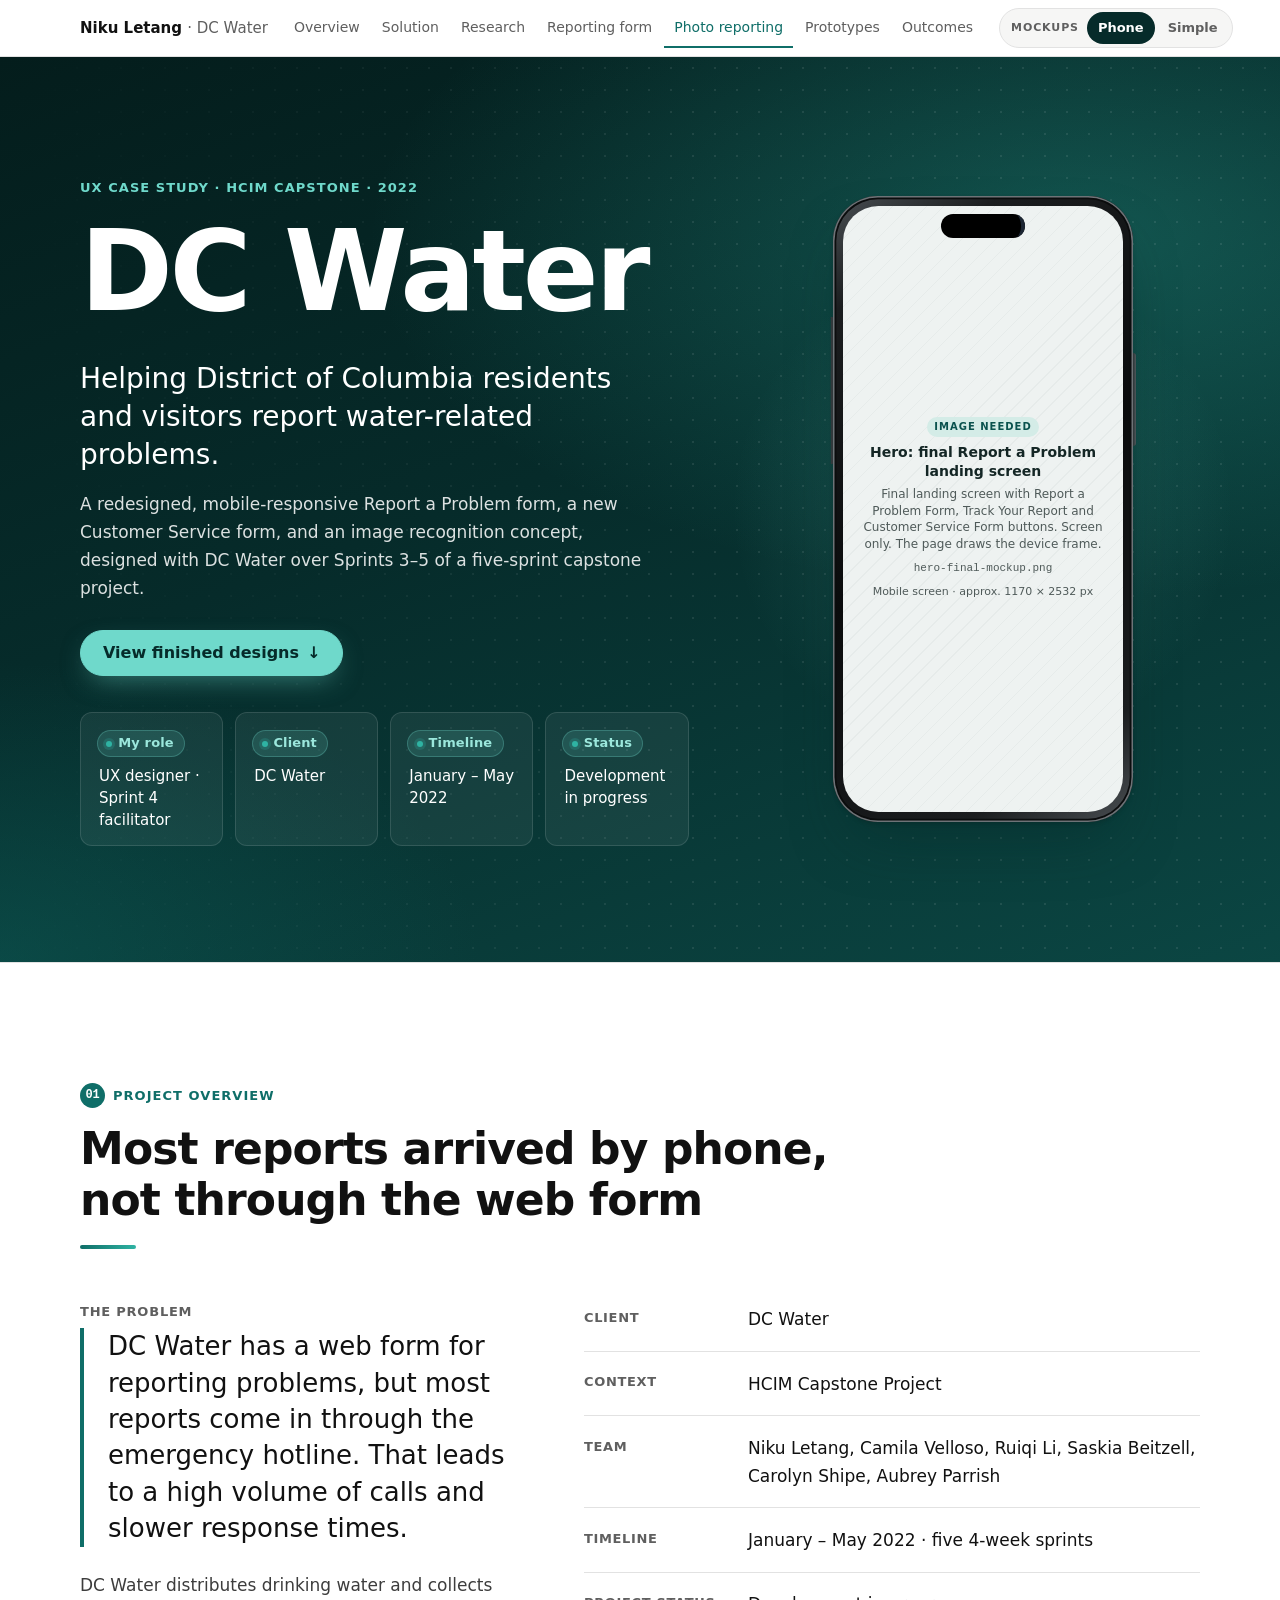
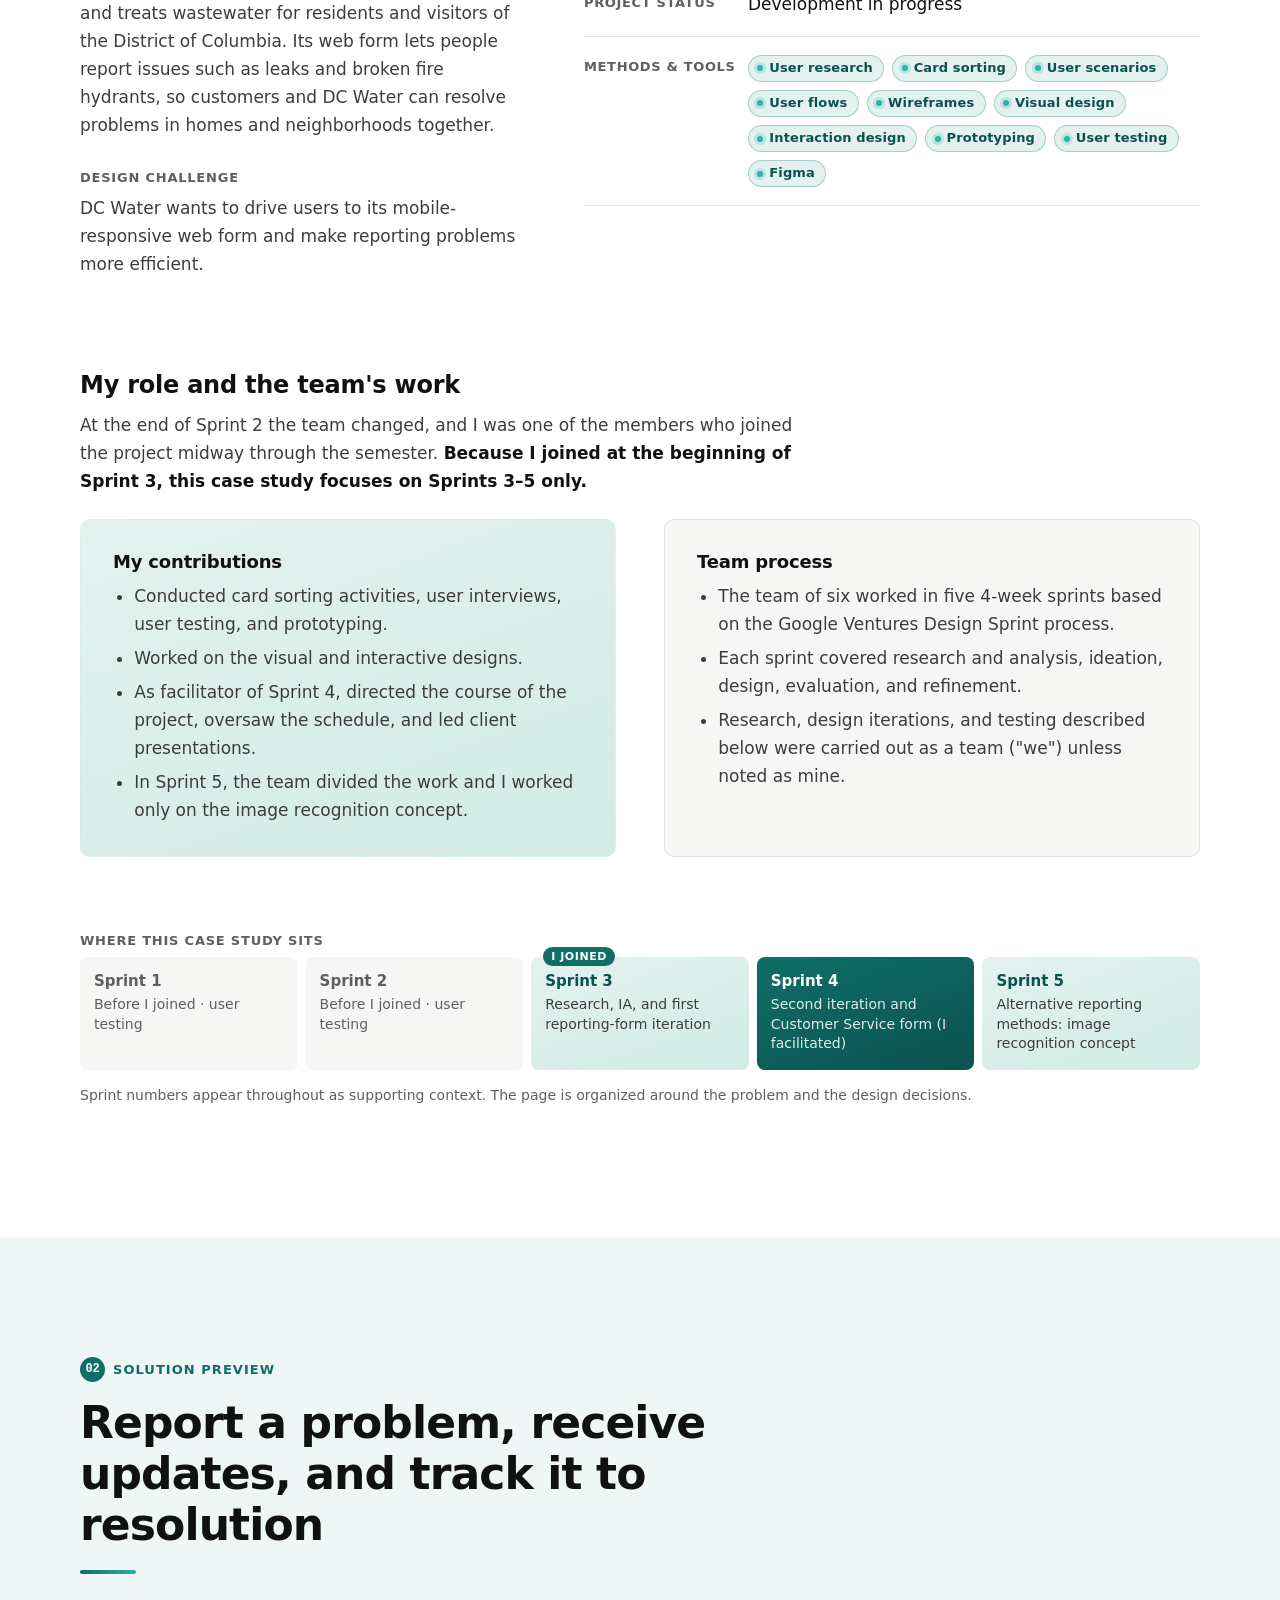
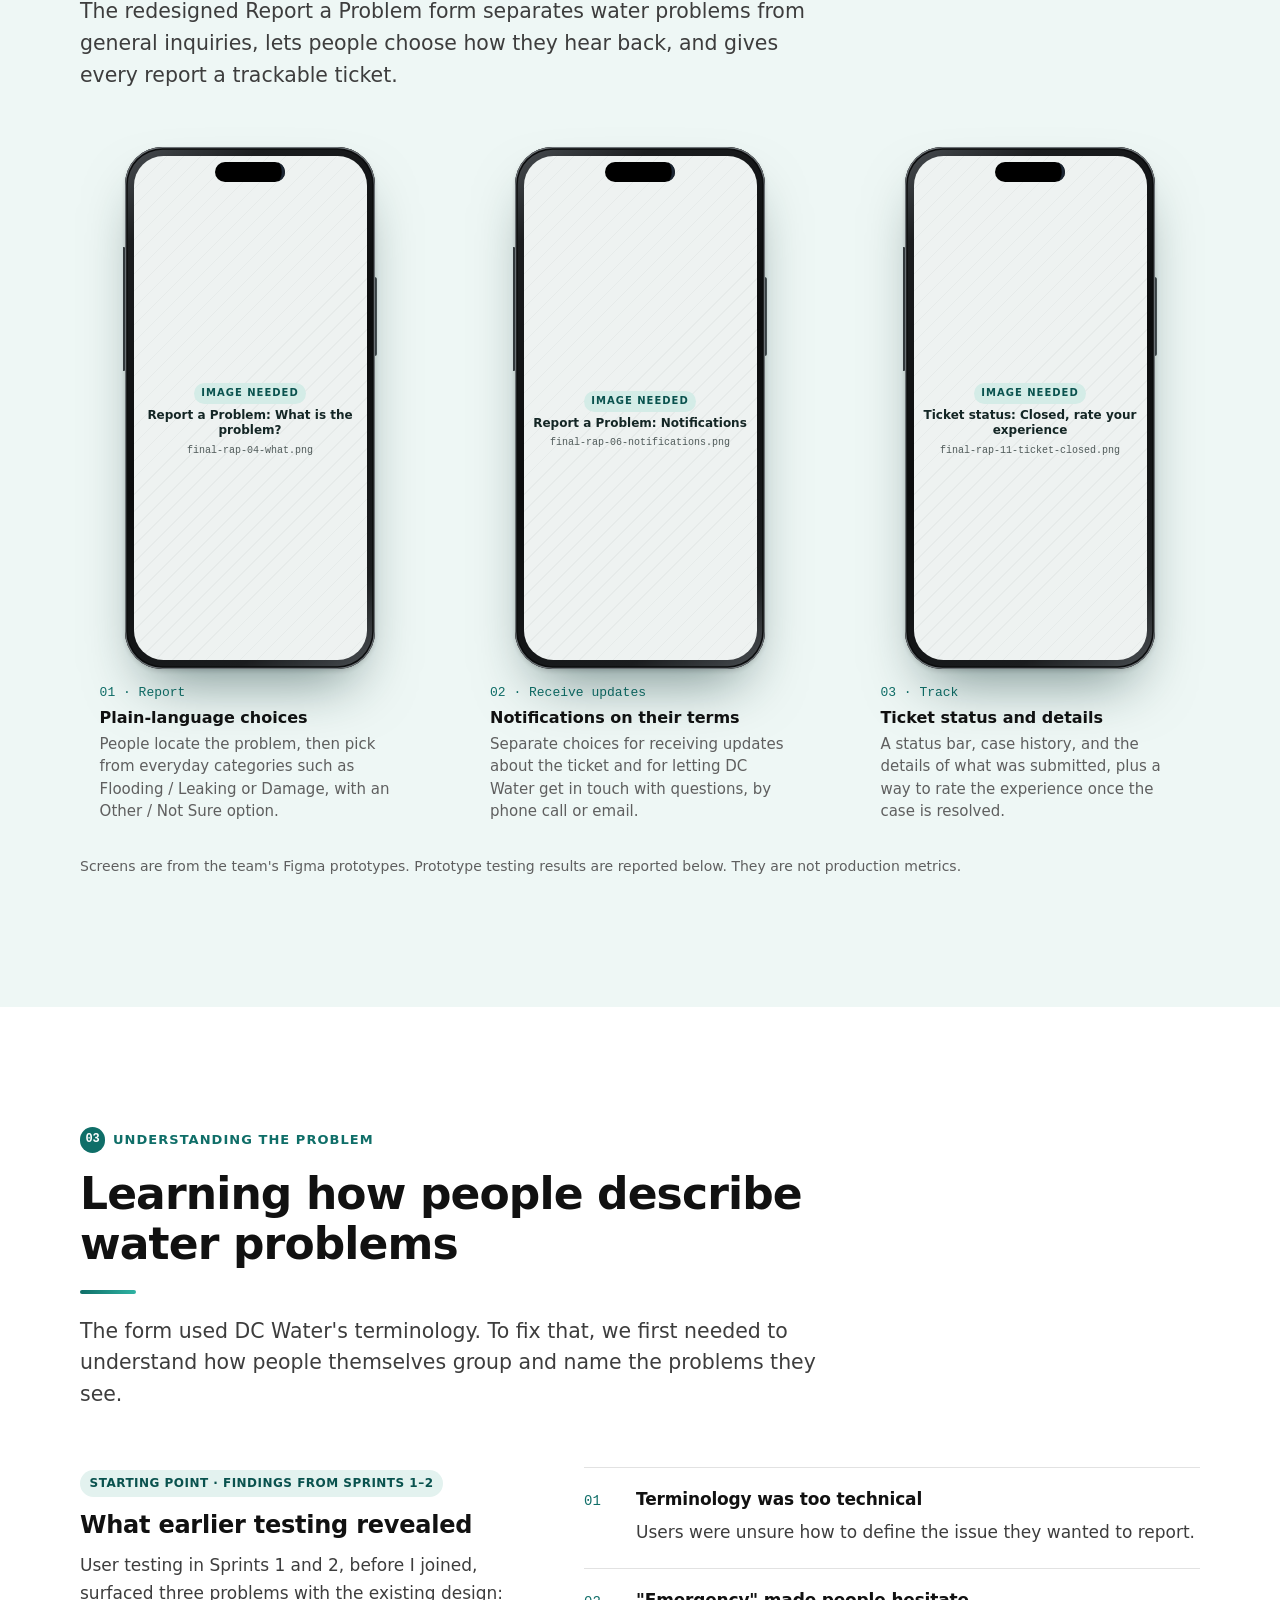
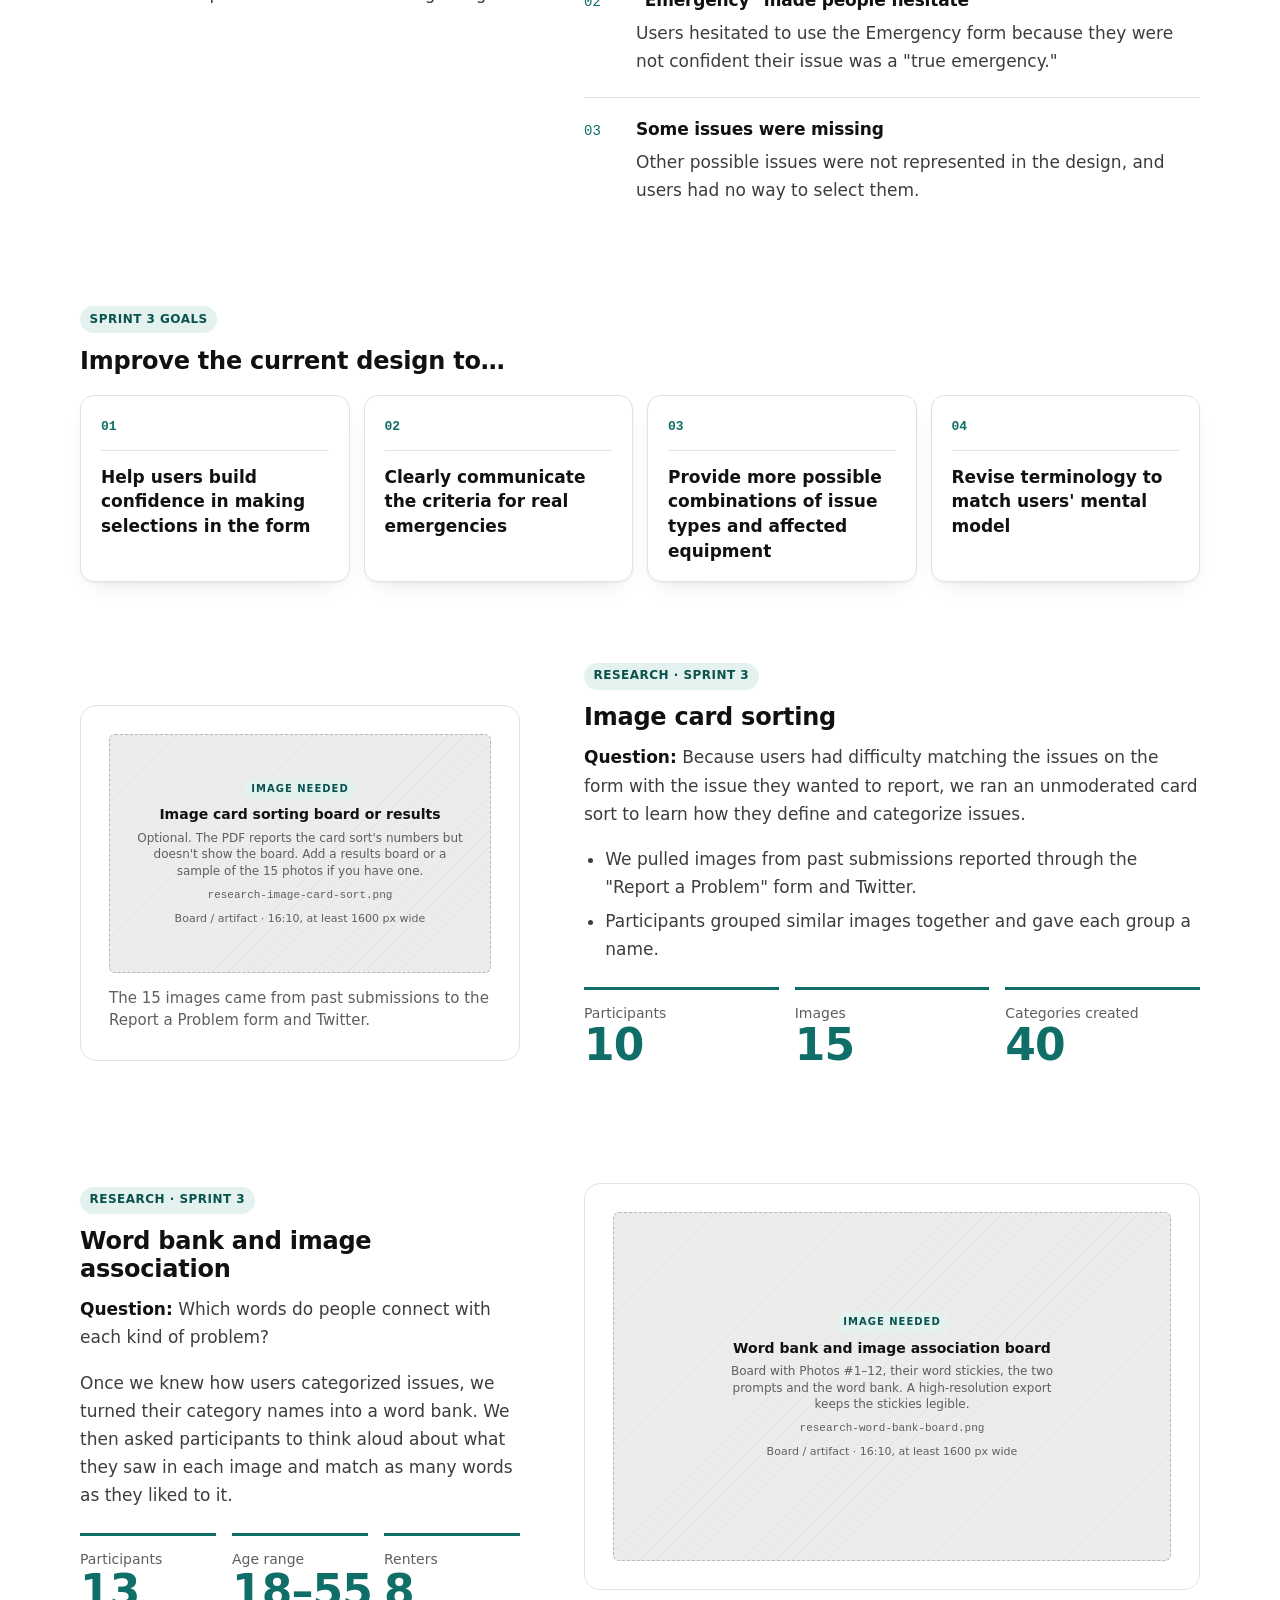
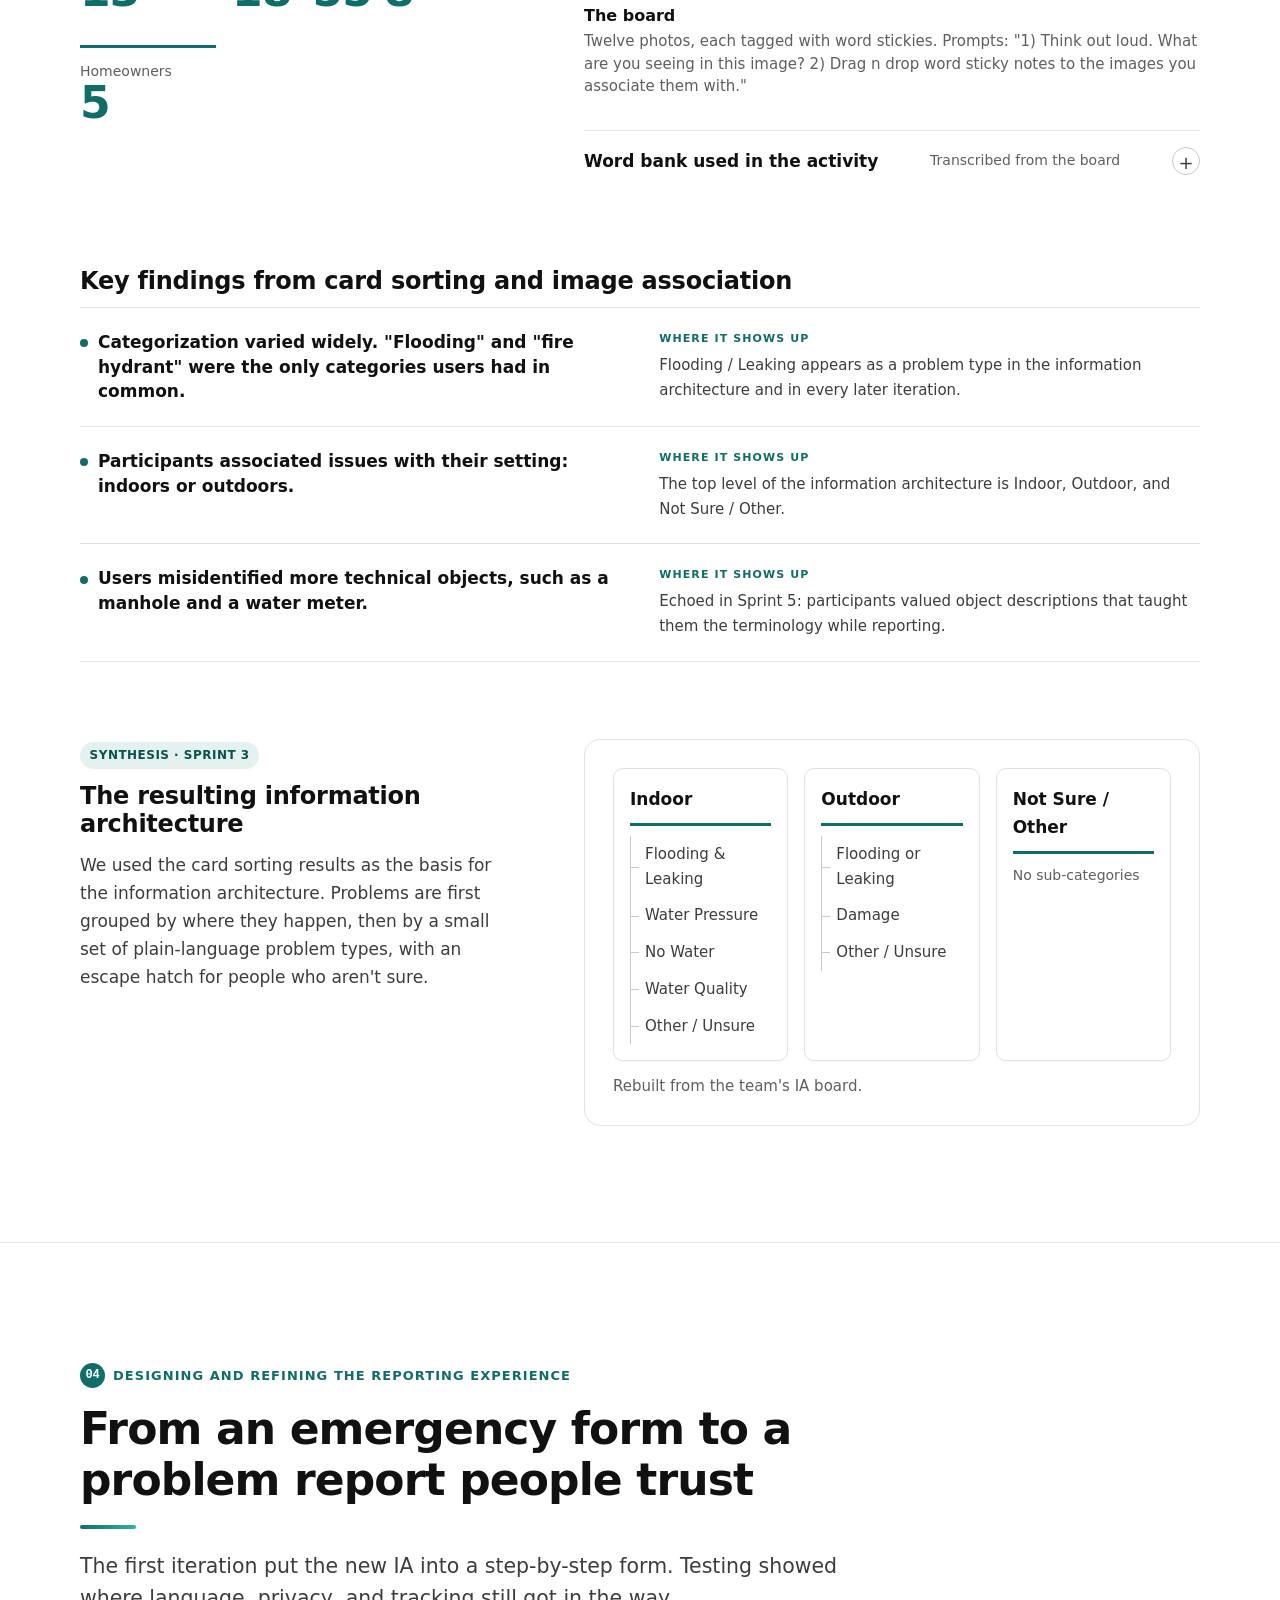
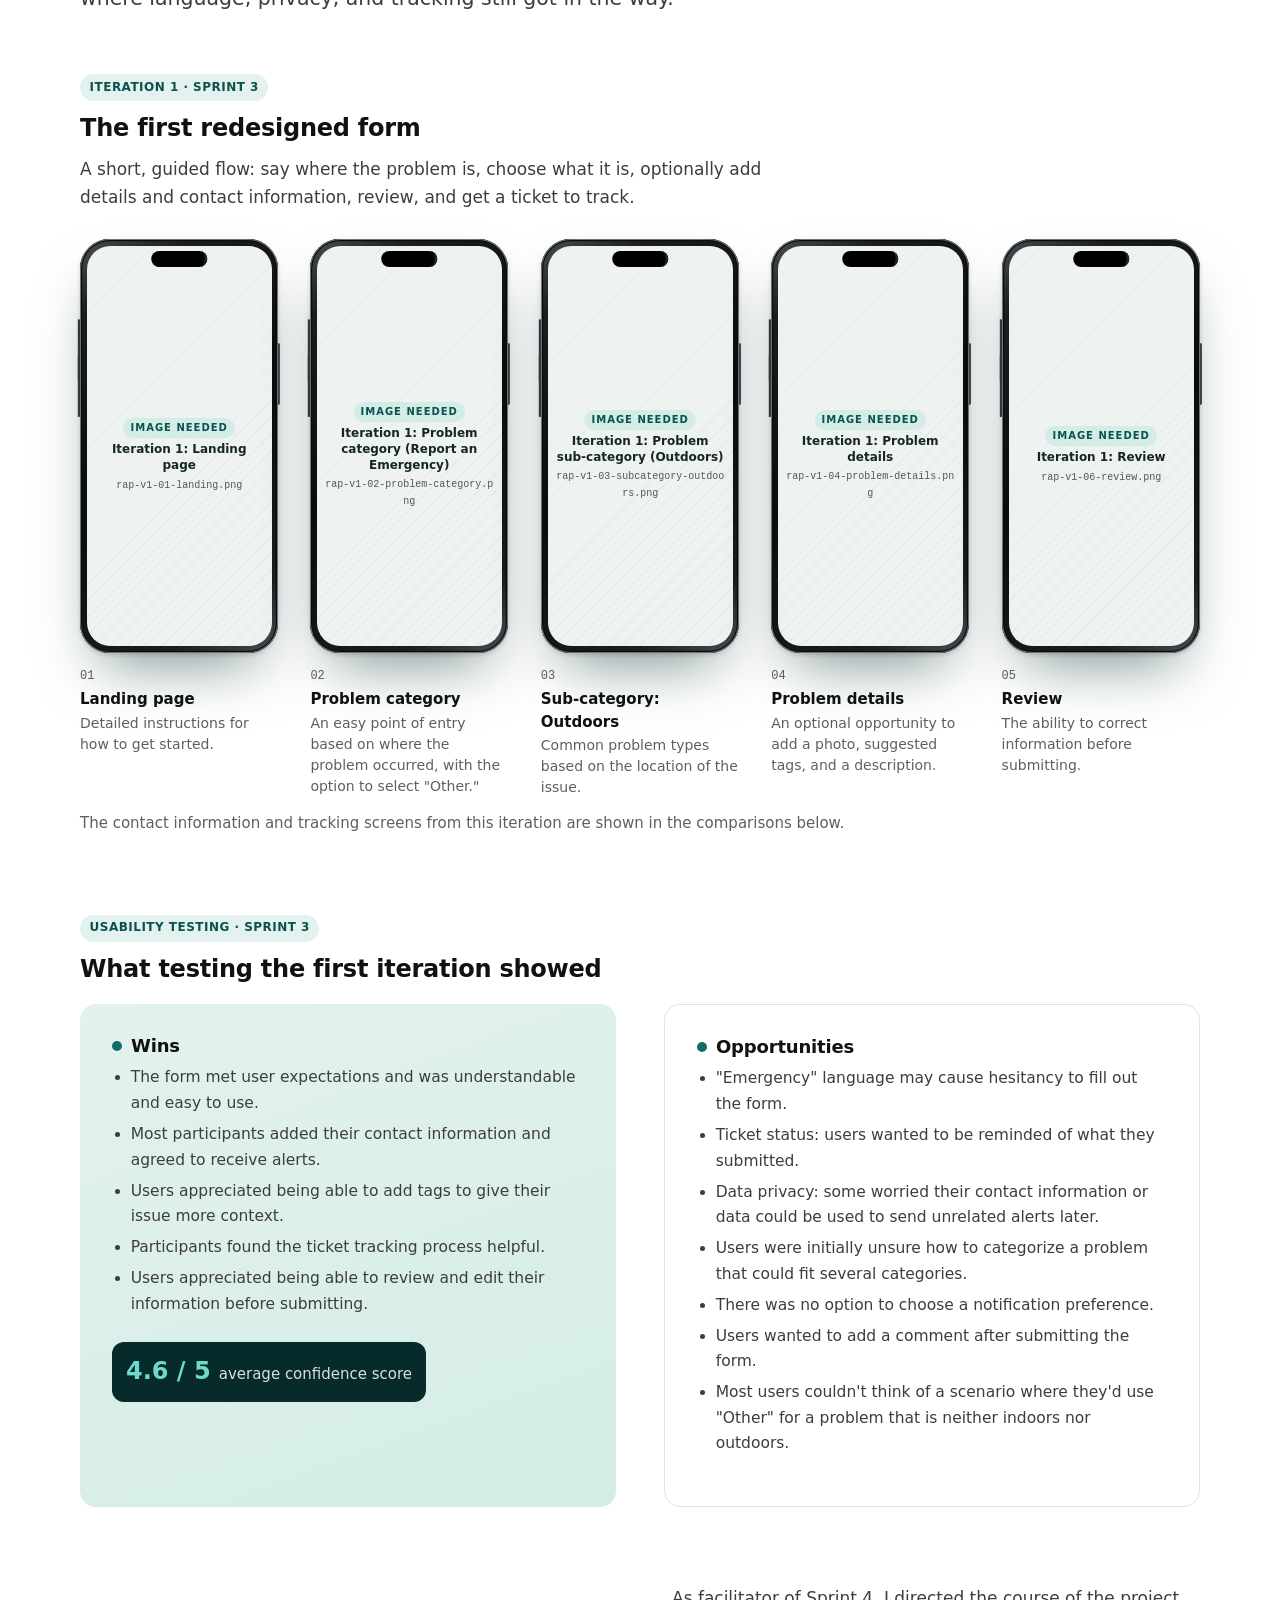
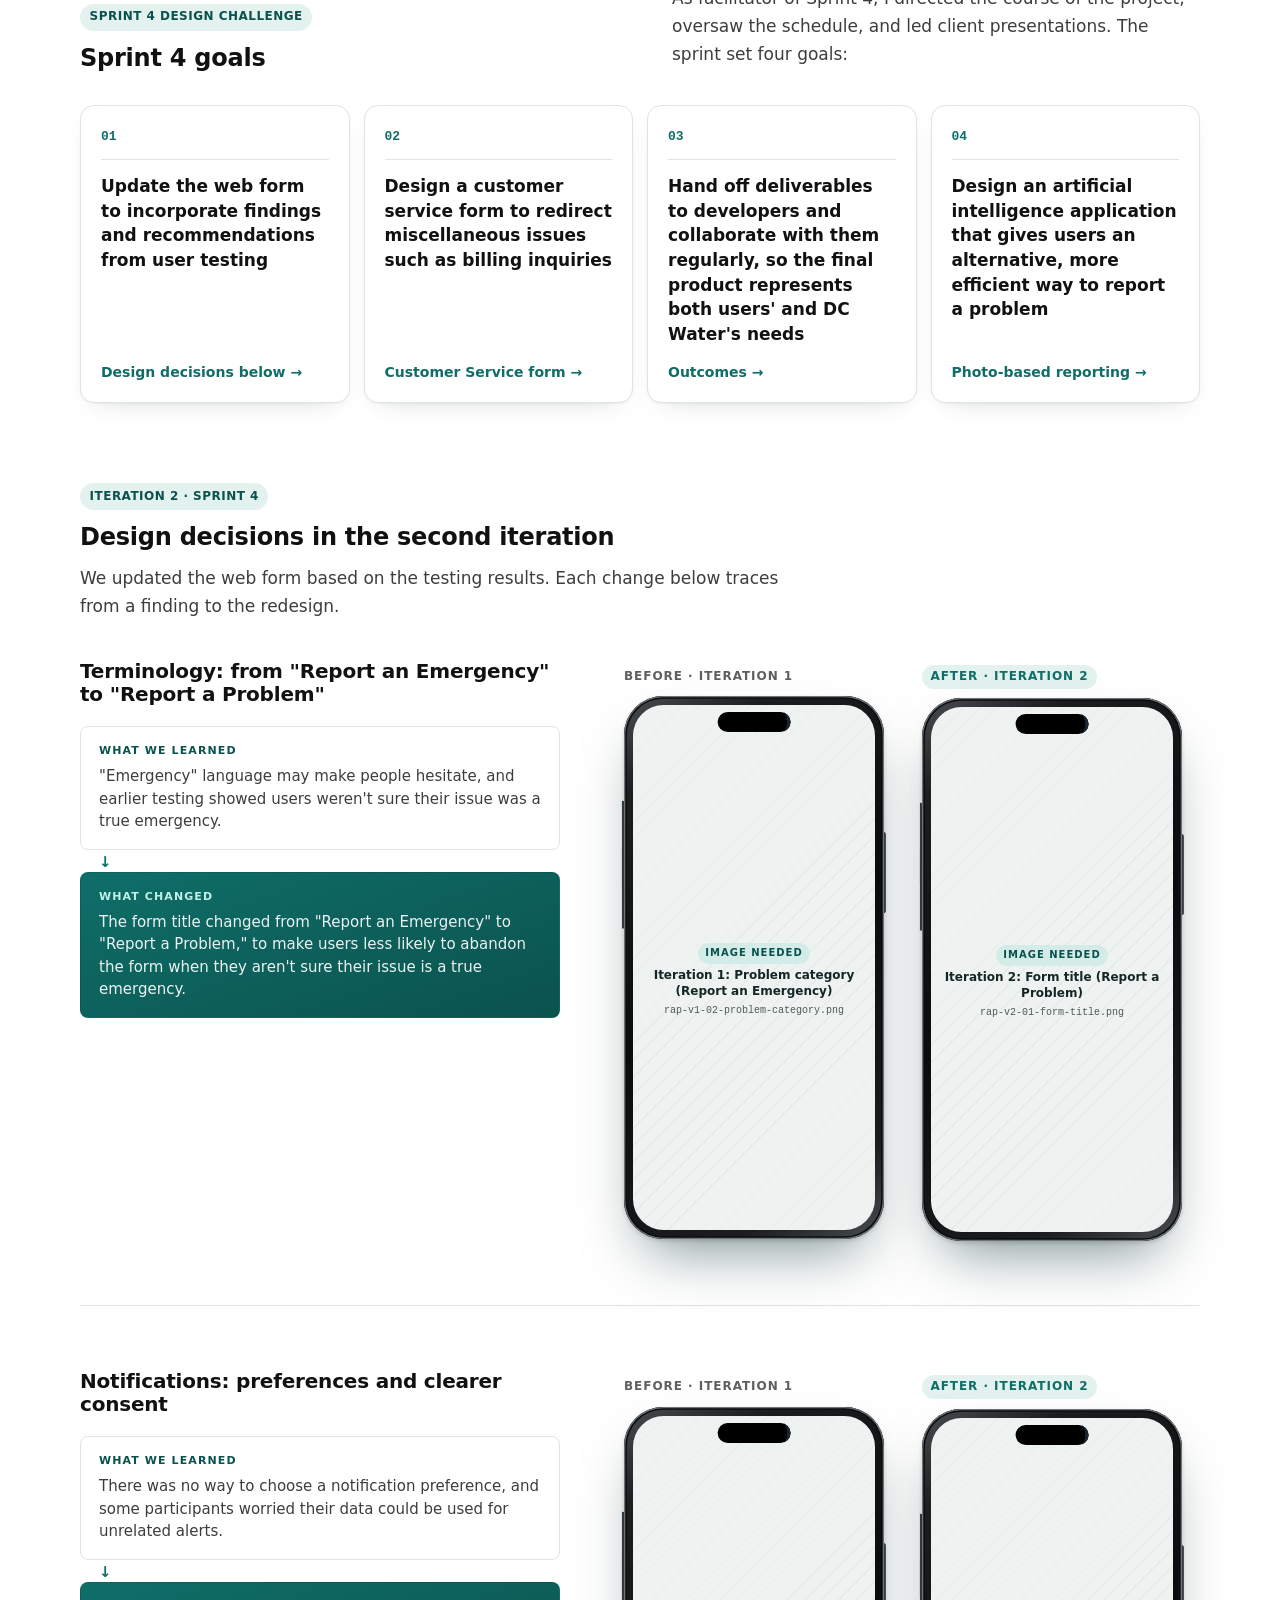
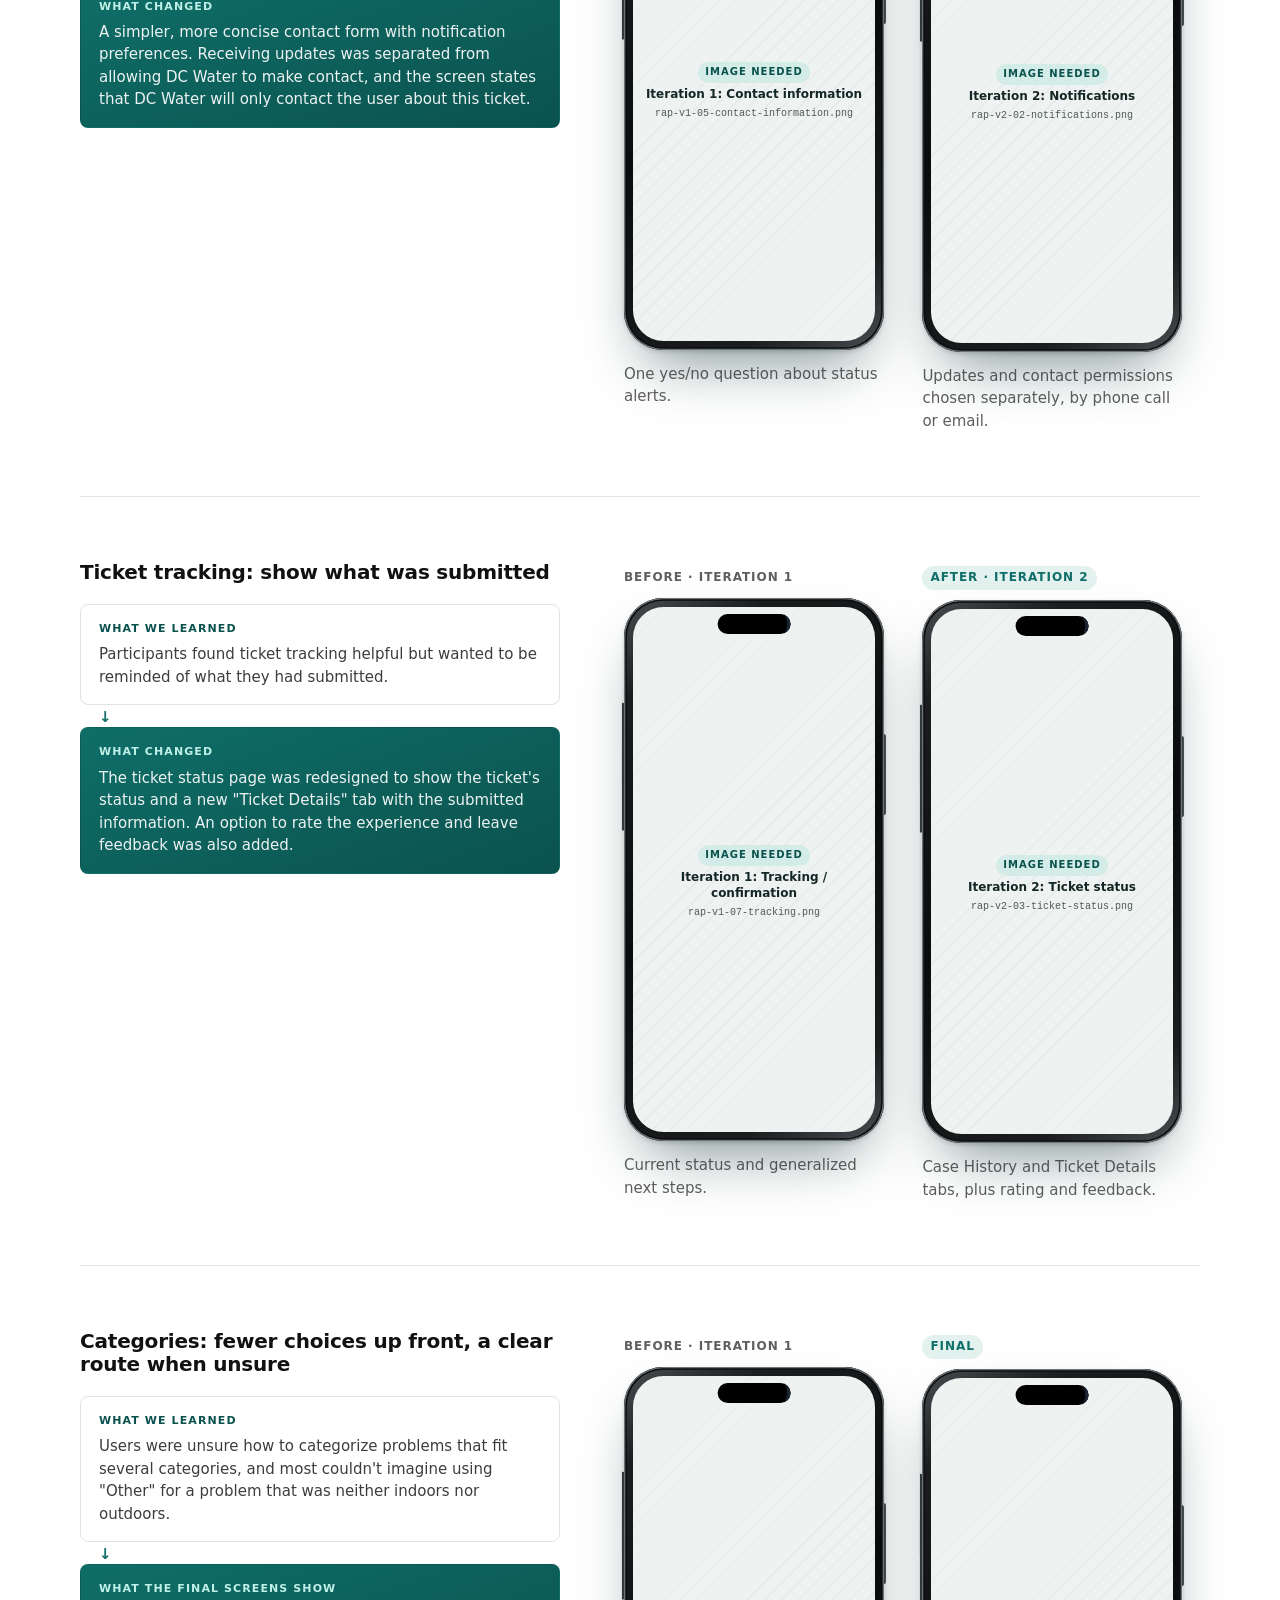
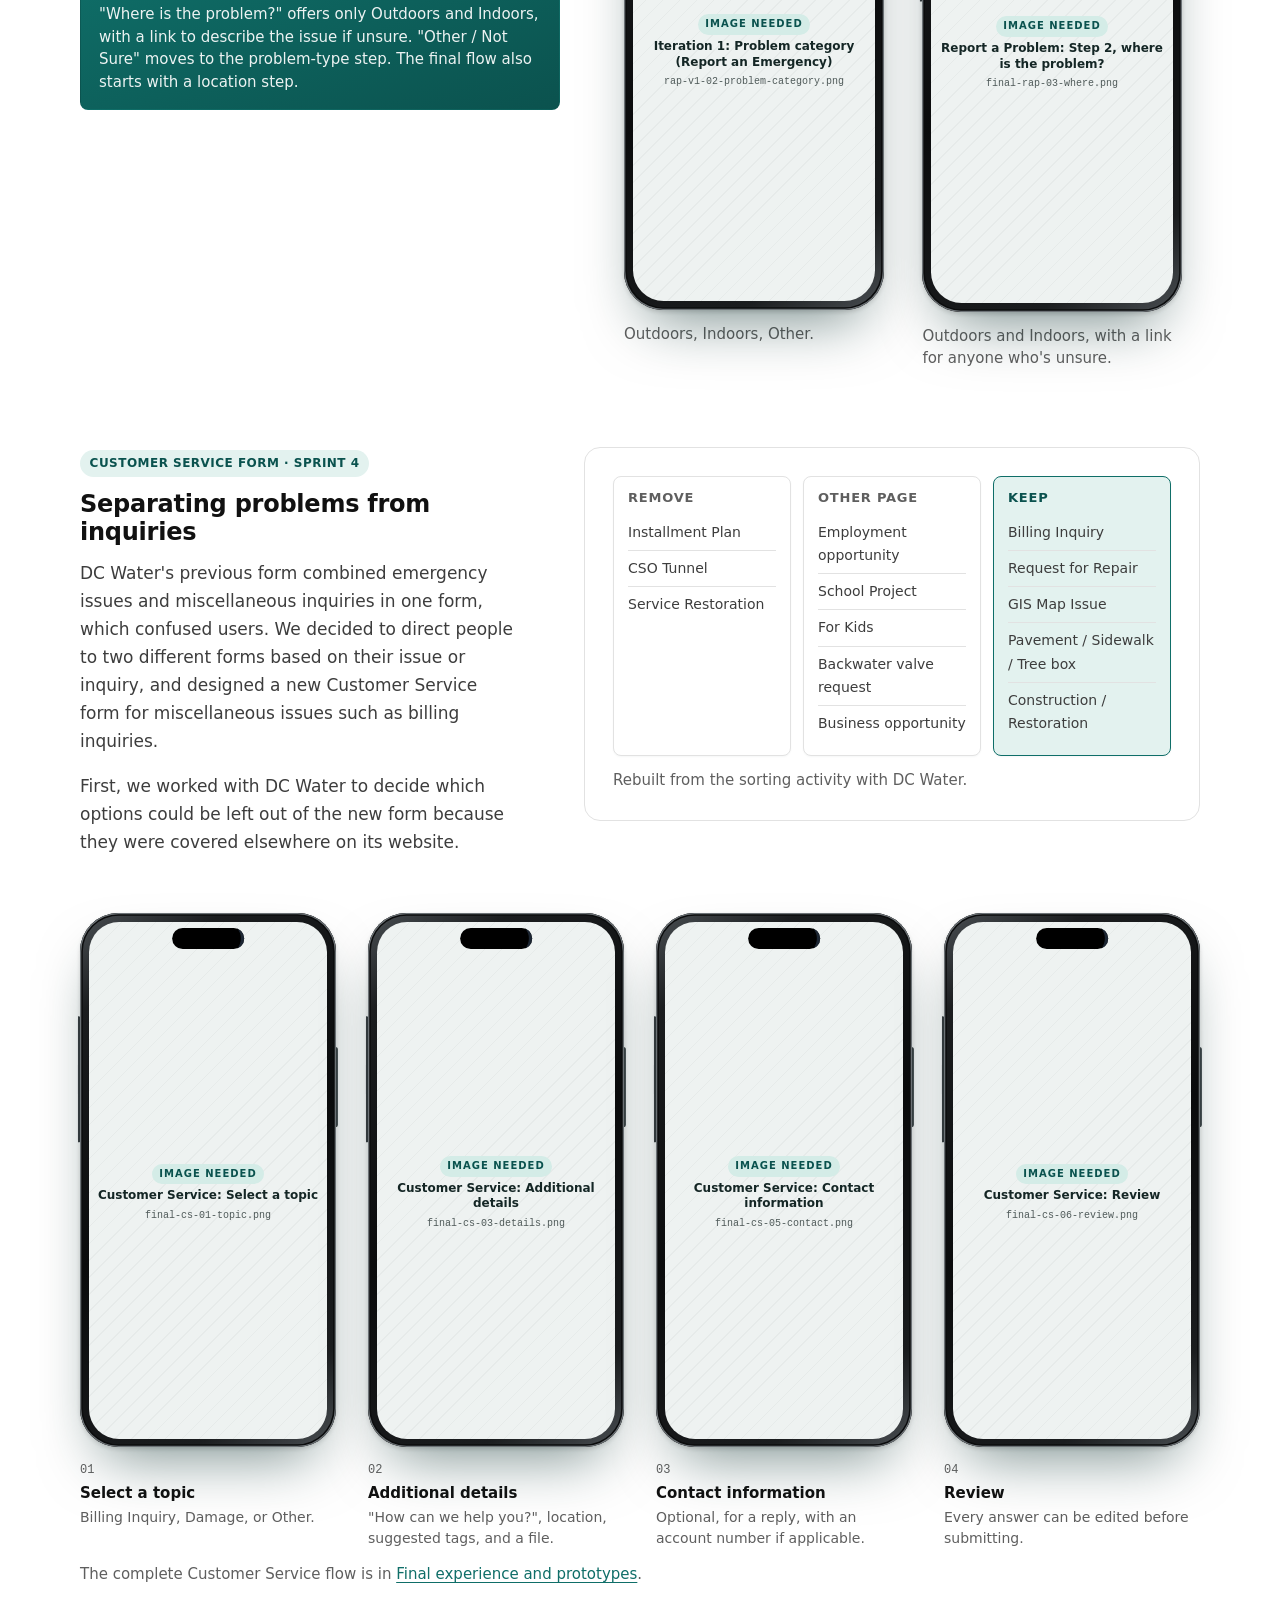
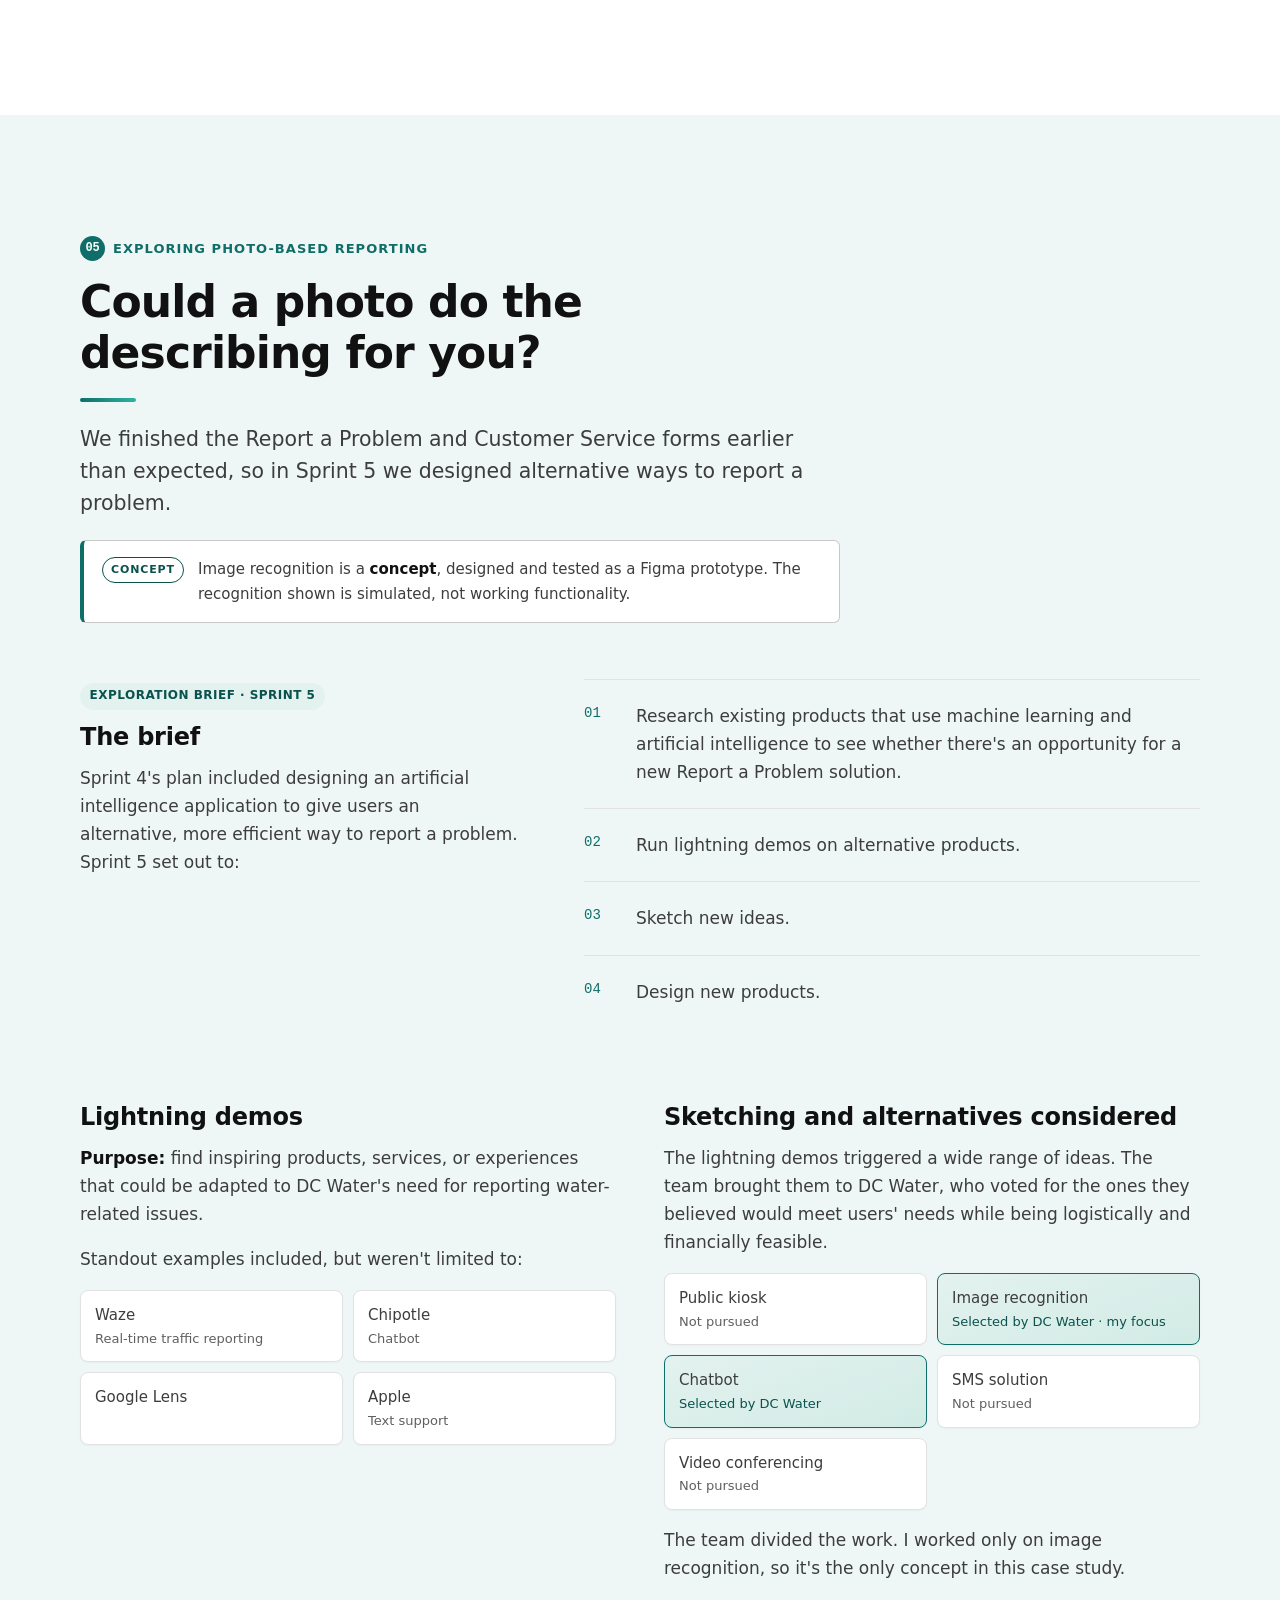
==== commit 3f912eee: "Restyle tags, add hero CTA and reflection notebook; drop wireframe gallery - Remove the image recogn" ====
--- a/preview.html
+++ b/preview.html
@@ -6,6 +6,10 @@
   <meta name="viewport" content="width=device-width, initial-scale=1">
   <title>DC Water: UX Case Study · Niku Letang</title>
   <meta name="description" content="Designing a mobile-responsive way for District of Columbia residents and visitors to report water-related problems, receive updates, and track their reports.">
+  <!-- Handwriting font for the reflection notebook only (falls back to system cursive) -->
+  <link rel="preconnect" href="https://fonts.googleapis.com">
+  <link rel="preconnect" href="https://fonts.gstatic.com" crossorigin>
+  <link rel="stylesheet" href="https://fonts.googleapis.com/css2?family=Caveat:wght@600;700&display=swap">
   <style>
 /* ==========================================================================
    DC Water case study: design-review prototype
@@ -536,9 +540,6 @@
 .numbered h3 { font-size: 1.0625rem; margin-bottom: .4rem; }
 .numbered p { margin: 0; }
 
-.reflection { display: grid; grid-template-columns: repeat(3, minmax(0, 1fr)); gap: clamp(24px, 4vw, 48px); }
-.reflection h3 { font-size: 1.125rem; }
-.reflection p { font-size: .9688rem; }
 
 /* ---------- Closing ---------- */
 .closing { padding: clamp(48px, 7vw, 88px) 0; border-top: 1px solid var(--line); }
@@ -585,7 +586,6 @@
   .flow__grid { grid-template-columns: minmax(0, 1fr); }
   .decision { display: block; }
   .decision > .compare { margin-top: 28px; }
-  .reflection { grid-template-columns: minmax(0, 1fr); }
   .screens--5 { --cols: 3; }
   .screens { --cols: 3; }
   .ab { grid-template-columns: minmax(0, 1fr); }
@@ -766,10 +766,6 @@
 .status-card--delivered { border-top-color: var(--teal-bright); }
 .status-card--concept { border-top: 4px dashed var(--ink-3); }
 
-/* ---------- Reflection ---------- */
-.reflection > div { padding: clamp(20px, 2.5vw, 28px); border-radius: 16px; background: var(--card); border: 1px solid var(--line); border-top: 4px solid var(--teal); }
-.reflection > div h3 { color: var(--teal-strong); }
-
 /* ---------- Closing ---------- */
 .closing { border-top: 0; }
 .closing .back-link { font-size: clamp(1.25rem, 2.4vw, 1.75rem); color: #fff; }
@@ -789,6 +785,141 @@
   .goals { grid-template-columns: minmax(0, 1fr); }
   .frame-toggle button { padding: 5px 9px; }
   .secnav__toggle .secnav__current { display: none; }
+}
+
+
+/* ---------- Chips: methods & tools tags and hero fact labels ---------- */
+.pill-list { gap: 8px; }
+.pill-list li,
+.facts dt {
+  display: inline-flex; align-items: center; gap: .45em; width: fit-content;
+  margin: 0; padding: .32em .8em .32em .65em; border-radius: 999px;
+  font-size: .8125rem; font-weight: 600; letter-spacing: .01em; text-transform: none; line-height: 1.3;
+  color: var(--teal-strong); background: var(--teal-tint);
+  border: 1px solid color-mix(in srgb, var(--teal) 28%, transparent);
+}
+.pill-list li::before,
+.facts dt::before {
+  content: ""; width: 6px; height: 6px; border-radius: 50%; flex: none;
+  background: var(--teal-bright); box-shadow: 0 0 0 3px color-mix(in srgb, var(--teal-bright) 22%, transparent);
+}
+.facts dt { margin-bottom: .55rem; }
+.facts dd { padding-left: 2px; }
+
+/* ---------- Hero call to action ---------- */
+.hero__actions { margin-top: 1.75rem; display: flex; flex-wrap: wrap; gap: 12px; }
+.btn--hero {
+  padding: 14px 22px; font-size: 1rem; border-radius: 999px;
+  box-shadow: 0 10px 28px -10px rgba(111,217,203,.55);
+}
+.btn--hero span { transition: transform .2s ease; }
+.btn--hero:hover span { transform: translateY(2px); }
+
+/* ---------- Reflection notebook ---------- */
+.reflect { display: grid; grid-template-columns: minmax(0, 4fr) minmax(0, 8fr); gap: clamp(28px, 5vw, 72px); align-items: start; }
+.reflect__intro p { color: var(--ink-3); }
+
+.notebook {
+  --rule: 32px;
+  --paper: #fffdf6;
+  --ink-hand: #10403d;
+  position: relative; perspective: 2200px; perspective-origin: 50% -20%;
+  max-width: 680px; padding-top: 22px;
+}
+.notebook__spiral {                     /* wire binding along the top */
+  position: absolute; z-index: 400; left: 24px; right: 24px; top: 4px; height: 36px; pointer-events: none;
+  background:
+    radial-gradient(circle at 50% 70%, #062b2a 0 4px, transparent 4.5px) 0 0 / 30px 36px repeat-x,
+    linear-gradient(90deg, transparent 0 9px, #8f9aa0 9px 11px, #e6ecee 11px 15px, #8f9aa0 15px 17px, transparent 17px) 4px 0 / 30px 26px repeat-x;
+  filter: drop-shadow(0 2px 1px rgba(0,0,0,.18));
+}
+.notebook__pages {
+  position: relative; display: grid; border-radius: 4px 4px 14px 14px;
+}
+.notebook__pages:focus-visible { outline-offset: 6px; }
+/* paper stack edges beneath the current page */
+.notebook__pages::before,
+.notebook__pages::after {
+  content: ""; position: absolute; left: 6px; right: 6px; bottom: -6px; height: 100%; z-index: 0;
+  background: #f3efe3; border-radius: 4px 4px 14px 14px; box-shadow: 0 1px 2px rgba(0,0,0,.08);
+}
+.notebook__pages::after { left: 12px; right: 12px; bottom: -12px; background: #ebe6d6; z-index: -1; box-shadow: 0 24px 40px -18px rgba(6,43,42,.35); }
+
+.nb-page { position: relative; grid-area: 1 / 1; z-index: 1; }
+.nb-page__front {
+  position: relative; height: 100%;
+  padding: calc(var(--rule) * 1.5) clamp(20px, 4vw, 44px) calc(var(--rule) * 1.25) clamp(64px, 9vw, 92px);
+  border-radius: 4px 4px 14px 14px;
+  color: #26302f; font-size: 1rem; line-height: var(--rule);
+  background:
+    linear-gradient(90deg, transparent calc(clamp(64px, 9vw, 92px) - 18px), rgba(15,110,104,.5) 0 calc(clamp(64px, 9vw, 92px) - 16px), transparent 0),
+    repeating-linear-gradient(180deg, transparent 0 calc(var(--rule) - 1px), #cfe6e2 calc(var(--rule) - 1px) var(--rule)),
+    var(--paper);
+  background-position: 0 0, 0 calc(var(--rule) * .5 + 6px), 0 0;
+  box-shadow: 0 1px 2px rgba(0,0,0,.08), inset 0 24px 0 -16px rgba(0,0,0,.025);
+}
+.nb-page__front::after {                 /* folded corner: "turn me" cue */
+  content: ""; position: absolute; right: 0; bottom: 0; width: 34px; height: 34px;
+  background: linear-gradient(315deg, var(--surface-2) 0 50%, #e9e3cf 50% 56%, #f7f3e6 56%);
+  border-radius: 0 0 14px 0; box-shadow: -2px -2px 4px rgba(0,0,0,.06);
+}
+.nb-page__label {
+  margin: 0; font-size: .75rem; font-weight: 700; letter-spacing: .1em; text-transform: uppercase; color: var(--teal);
+}
+.nb-page__title {
+  margin: 0 0 calc(var(--rule) * .5); font-family: "Caveat", "Segoe Print", "Bradley Hand", cursive;
+  font-size: clamp(1.75rem, 3.4vw, 2.25rem); line-height: calc(var(--rule) * 1.25); font-weight: 700; color: var(--ink-hand);
+}
+.nb-page__front p:not(.nb-page__label) { margin: 0 0 var(--rule); }
+.nb-page__front p:last-of-type { margin-bottom: 0; }
+.nb-page__num {
+  position: absolute; left: 50%; bottom: 8px; transform: translateX(-50%);
+  font-family: "Caveat", "Segoe Print", cursive; font-size: 1.125rem; color: #6b7a78; line-height: 1;
+}
+
+/* Turning pages (enabled by JS; without JS the pages simply stack) */
+.notebook.is-ready .nb-page {
+  transform-origin: 50% 0; transform-style: preserve-3d;
+  transition: transform .9s cubic-bezier(.45,.05,.25,1), visibility 0s linear 0s;
+}
+.notebook.is-ready .nb-page__front { backface-visibility: hidden; -webkit-backface-visibility: hidden; }
+.notebook.is-ready .nb-page::after {     /* back of the sheet */
+  content: ""; position: absolute; inset: 0; border-radius: 4px 4px 14px 14px;
+  background: linear-gradient(180deg, #efe9d8, #f8f4e9); transform: rotateX(180deg);
+  backface-visibility: hidden; -webkit-backface-visibility: hidden;
+}
+.notebook.is-ready .nb-page.is-flipped {
+  transform: rotateX(-178deg); visibility: hidden; pointer-events: none;
+  transition: transform .9s cubic-bezier(.45,.05,.25,1), visibility 0s linear .9s;
+}
+.notebook:not(.is-ready) .nb-page + .nb-page { margin-top: 24px; }
+.notebook:not(.is-ready) .nb-page { grid-area: auto; }
+
+.notebook__controls { display: flex; align-items: center; justify-content: center; gap: 14px; margin-top: 30px; }
+.notebook:not(.is-ready) .notebook__controls { display: none; }
+.nb-btn {
+  width: 44px; height: 44px; border-radius: 50%; border: 1px solid var(--line-strong); background: var(--card);
+  font-size: 1.125rem; color: var(--ink); cursor: pointer; display: grid; place-items: center;
+  transition: background .2s ease, color .2s ease, transform .2s ease;
+}
+.nb-btn:hover:not(:disabled) { background: var(--teal); border-color: var(--teal); color: var(--on-teal); }
+.nb-btn:disabled { opacity: .4; cursor: default; }
+.nb-tabs { display: flex; gap: 6px; }
+.nb-tabs button {
+  min-width: 36px; height: 36px; padding: 0 10px; border-radius: 999px; border: 1px solid var(--line);
+  background: var(--card); color: var(--ink-3); font: inherit; font-size: .875rem; font-weight: 600; cursor: pointer;
+}
+.nb-tabs button[aria-current="true"] { background: var(--deep); border-color: var(--deep); color: #fff; }
+
+@media (max-width: 960px) {
+  .reflect { grid-template-columns: minmax(0, 1fr); }
+}
+@media (max-width: 720px) {
+  .notebook { --rule: 28px; }
+  .nb-page__front { font-size: .9375rem; }
+}
+@media (prefers-reduced-motion: reduce) {
+  .notebook.is-ready .nb-page, .notebook.is-ready .nb-page.is-flipped { transition: none !important; }
 }
 
 /* Motion preferences */
@@ -846,6 +977,9 @@
           <h1 class="hero__title">DC Water</h1>
           <p class="hero__tagline">Helping District of Columbia residents and visitors report water-related problems.</p>
           <p class="hero__desc">A redesigned, mobile-responsive Report a Problem form, a new Customer Service form, and an image recognition concept, designed with DC Water over Sprints 3–5 of a five-sprint capstone project.</p>
+          <div class="hero__actions">
+            <a class="btn btn--hero" href="#prototypes">View finished designs <span aria-hidden="true">↓</span></a>
+          </div>
 
           <dl class="facts">
             <div><dt>My role</dt><dd>UX designer · Sprint 4 facilitator</dd></div>
@@ -1424,21 +1558,6 @@
             </figure>
           </div>
 
-          <div class="screens screens--7" style="margin-top:2.5rem" aria-label="Image recognition wireframes">
-            <figure><div class="screen screen--flat"><div class="ph" data-asset="ir-wf-1" data-compact></div></div></figure>
-            <figure><div class="screen screen--flat"><div class="ph" data-asset="ir-wf-2" data-compact></div></div></figure>
-            <figure><div class="screen screen--flat"><div class="ph" data-asset="ir-wf-3" data-compact></div></div></figure>
-            <figure><div class="screen screen--flat"><div class="ph" data-asset="ir-wf-4" data-compact></div></div></figure>
-            <figure><div class="screen screen--flat"><div class="ph" data-asset="ir-wf-5" data-compact></div></div></figure>
-            <figure><div class="screen screen--flat"><div class="ph" data-asset="ir-wf-6" data-compact></div></div></figure>
-            <figure><div class="screen screen--flat"><div class="ph" data-asset="ir-wf-7" data-compact></div></div></figure>
-          </div>
-          <p class="caption">Wireframes of the main image recognition screens.</p>
-
-          <details class="more">
-            <summary>Additional sketches <span class="more__sub">Optional slot</span></summary>
-            <div class="more__body" style="max-width:720px"><div class="artifact"><div class="ph" data-asset="ir-sketch-more"></div></div></div>
-          </details>
         </div>
 
         <!-- IR iteration 1 -->
@@ -1872,22 +1991,52 @@
         </div>
 
         <div class="block">
-          <h3 style="margin-bottom:1.5rem">Reflection</h3>
-          <div class="reflection">
-            <div>
-              <h3>Seeing the design become a usable product is rewarding</h3>
-              <p>This project challenged me intellectually and creatively and pushed me to use my analytical skills in every sprint. Before it, I had very little experience working with an external client and translating their business needs into a usable product that also met users' expectations.</p>
-              <p>The most rewarding part is that, with the help of developers, our designs will become a live product on DC Water's website for anyone who lives in or visits the District of Columbia. I enjoyed learning strategies for a successful hand-off to developers, but I wish we'd explored this area more. I would have liked more engagement with the client team across iterations, and in particular, it would have helped to know the financial possibilities and constraints while designing.</p>
-            </div>
-            <div>
-              <h3>Being adaptable and flexible is a must</h3>
-              <p>Because I joined after Sprint 2 ended, I wasn't part of the client kick-off meeting or the expert interviews. Information from those meetings would have given me a deeper understanding of the business need and problem area.</p>
-              <p>But this is how work happens outside the classroom: UX teams must be adaptable and flexible as client and user needs change and new trends emerge. I'm grateful to the team members from earlier sprints for providing context and bringing me up to speed.</p>
-            </div>
-            <div>
-              <h3>Teamwork wins</h3>
-              <p>I learned to collaborate more effectively with a team. In my professional career I've mostly been responsible for coming up with creative, technology-based solutions. Working with this team challenged me to be open-minded and sometimes consider the big picture instead of every detail.</p>
-              <p>The team's size was challenging at times: there were many different opinions, sometimes conflicting, which left us short on time. I'm very appreciative of everyone's diverse experiences, skills, and strengths, and proud of the work we all contributed to deliver a great product to our client.</p>
+          <div class="reflect">
+            <div class="reflect__intro">
+              <h3>Reflection</h3>
+              <p>Three lessons from the project, one per page. Use the arrows, the page tabs, or your keyboard's arrow keys to turn the page.</p>
+            </div>
+            <div class="notebook" data-notebook aria-roledescription="notebook" aria-label="Reflections" role="region">
+              <div class="notebook__spiral" aria-hidden="true"></div>
+              <div class="notebook__pages" tabindex="0">
+                <article class="nb-page" role="group" aria-roledescription="page" aria-label="Reflection 1 of 3">
+                  <div class="nb-page__front">
+                    <p class="nb-page__label">Reflection 01</p>
+                    <h4 class="nb-page__title">Seeing the design become a usable product is rewarding</h4>
+                    <p>This project challenged me intellectually and creatively and pushed me to use my analytical skills in every sprint. Before it, I had very little experience working with an external client and translating their business needs into a usable product that also met users' expectations.</p>
+                    <p>The most rewarding part is that, with the help of developers, our designs will become a live product on DC Water's website for anyone who lives in or visits the District of Columbia. I enjoyed learning strategies for a successful hand-off to developers, but I wish we'd explored this area more. I would have liked more engagement with the client team across iterations, and in particular, it would have helped to know the financial possibilities and constraints while designing.</p>
+                    <span class="nb-page__num" aria-hidden="true">1 / 3</span>
+                  </div>
+                </article>
+                <article class="nb-page" role="group" aria-roledescription="page" aria-label="Reflection 2 of 3">
+                  <div class="nb-page__front">
+                    <p class="nb-page__label">Reflection 02</p>
+                    <h4 class="nb-page__title">Being adaptable and flexible is a must</h4>
+                    <p>Because I joined after Sprint 2 ended, I wasn't part of the client kick-off meeting or the expert interviews. Information from those meetings would have given me a deeper understanding of the business need and problem area.</p>
+                    <p>But this is how work happens outside the classroom: UX teams must be adaptable and flexible as client and user needs change and new trends emerge. I'm grateful to the team members from earlier sprints for providing context and bringing me up to speed.</p>
+                    <span class="nb-page__num" aria-hidden="true">2 / 3</span>
+                  </div>
+                </article>
+                <article class="nb-page" role="group" aria-roledescription="page" aria-label="Reflection 3 of 3">
+                  <div class="nb-page__front">
+                    <p class="nb-page__label">Reflection 03</p>
+                    <h4 class="nb-page__title">Teamwork wins</h4>
+                    <p>I learned to collaborate more effectively with a team. In my professional career I've mostly been responsible for coming up with creative, technology-based solutions. Working with this team challenged me to be open-minded and sometimes consider the big picture instead of every detail.</p>
+                    <p>The team's size was challenging at times: there were many different opinions, sometimes conflicting, which left us short on time. I'm very appreciative of everyone's diverse experiences, skills, and strengths, and proud of the work we all contributed to deliver a great product to our client.</p>
+                    <span class="nb-page__num" aria-hidden="true">3 / 3</span>
+                  </div>
+                </article>
+              </div>
+              <div class="notebook__controls">
+                <button class="nb-btn" type="button" data-nb-prev aria-label="Previous page">←</button>
+                <div class="nb-tabs" role="group" aria-label="Pages">
+                  <button type="button" data-nb-go="0" aria-label="Page 1: Seeing the design become a usable product is rewarding">1</button>
+                  <button type="button" data-nb-go="1" aria-label="Page 2: Being adaptable and flexible is a must">2</button>
+                  <button type="button" data-nb-go="2" aria-label="Page 3: Teamwork wins">3</button>
+                </div>
+                <button class="nb-btn" type="button" data-nb-next aria-label="Next page">→</button>
+              </div>
+              <p class="visually-hidden" aria-live="polite" data-nb-status></p>
             </div>
           </div>
         </div>
@@ -2058,19 +2207,6 @@
     note: "Hand sketch showing 'Object Detected: Fire Hydrant' with Confirm and Try Again.",
     alt: "Hand-drawn phone screen showing a leaking fire hydrant, an 'Object Detected: Fire Hydrant' panel with a short definition, and Confirm and Try Again buttons."
   },
-  "ir-sketch-more": {
-    file: "ir-sketches-additional.jpg", kind: "board",
-    label: "Additional team sketches (optional)",
-    note: "Optional. Only add this if you have sketches of the other ideas (kiosk, chatbot, SMS, video conferencing).",
-    alt: "Additional concept sketches from the Sprint 5 ideation session."
-  },
-  "ir-wf-1": { file: "ir-wireframe-01.png", kind: "phone", label: "Wireframe 1: Landing (three actions)", alt: "Wireframe of a landing page with three stacked buttons." },
-  "ir-wf-2": { file: "ir-wireframe-02.png", kind: "phone", label: "Wireframe 2: Landing (form / camera split)", alt: "Wireframe of a landing page with side-by-side form and camera buttons." },
-  "ir-wf-3": { file: "ir-wireframe-03.png", kind: "phone", label: "Wireframe 3: Camera viewfinder", alt: "Wireframe of a camera viewfinder with a shutter button." },
-  "ir-wf-4": { file: "ir-wireframe-04.png", kind: "phone", label: "Wireframe 4: Details drawer", alt: "Wireframe of a bottom drawer with selectable tags over a photo." },
-  "ir-wf-5": { file: "ir-wireframe-05.png", kind: "phone", label: "Wireframe 5: Full-page details", alt: "Wireframe of a full-page details screen with two photo slots, tags and a submit button." },
-  "ir-wf-6": { file: "ir-wireframe-06.png", kind: "phone", label: "Wireframe 6: Confirm submission", alt: "Wireframe of a Confirm Submission dialog with Cancel and Submit." },
-  "ir-wf-7": { file: "ir-wireframe-07.png", kind: "phone", label: "Wireframe 7: Thank you + ticket number", alt: "Wireframe of a thank-you dialog with Copy Ticket Number and Exit." },
 
   /* ---------- Image recognition: 1st iteration ---------- */
   "ir-v1-landing": { file: "ir-v1-01-landing.png", kind: "phone", label: "IR iteration 1: Landing page (split buttons)", alt: "Welcome to Report a Problem screen with Fill Form and Image Identifier buttons side by side." },
@@ -2297,6 +2433,67 @@
   });
 
   /* ------------------------------------------------------------
+   * Reflection notebook: one reflection per page, page-turn animation
+   * ---------------------------------------------------------- */
+  document.querySelectorAll("[data-notebook]").forEach(function (book) {
+    var pages = Array.prototype.slice.call(book.querySelectorAll(".nb-page"));
+    var prev = book.querySelector("[data-nb-prev]");
+    var next = book.querySelector("[data-nb-next]");
+    var tabs = Array.prototype.slice.call(book.querySelectorAll("[data-nb-go]"));
+    var status = book.querySelector("[data-nb-status]");
+    var stage = book.querySelector(".notebook__pages");
+    var current = 0;
+    if (!pages.length) return;
+
+    function render(announce) {
+      pages.forEach(function (page, k) {
+        var flipped = k < current;
+        page.classList.toggle("is-flipped", flipped);
+        // Unflipped pages stack top-down; flipped pages sit above but are hidden.
+        page.style.zIndex = flipped ? String(200 + k) : String(100 - k);
+        var isCurrent = k === current;
+        page.setAttribute("aria-hidden", String(!isCurrent));
+        page.inert = !isCurrent;
+      });
+      prev.disabled = current === 0;
+      next.disabled = current === pages.length - 1;
+      tabs.forEach(function (tab, k) {
+        if (k === current) tab.setAttribute("aria-current", "true");
+        else tab.removeAttribute("aria-current");
+      });
+      if (announce && status) {
+        var title = pages[current].querySelector(".nb-page__title");
+        status.textContent = "Page " + (current + 1) + " of " + pages.length + ": " + (title ? title.textContent : "");
+      }
+    }
+
+    function go(index) {
+      index = Math.max(0, Math.min(pages.length - 1, index));
+      if (index === current) return;
+      current = index;
+      render(true);
+    }
+
+    prev.addEventListener("click", function () { go(current - 1); });
+    next.addEventListener("click", function () { go(current + 1); });
+    tabs.forEach(function (tab) {
+      tab.addEventListener("click", function () { go(Number(tab.getAttribute("data-nb-go"))); });
+    });
+    stage.addEventListener("keydown", function (e) {
+      if (e.key === "ArrowRight" || e.key === "ArrowDown" || e.key === "PageDown") { e.preventDefault(); go(current + 1); }
+      if (e.key === "ArrowLeft" || e.key === "ArrowUp" || e.key === "PageUp") { e.preventDefault(); go(current - 1); }
+    });
+    // Clicking the folded corner of the current page turns it.
+    stage.addEventListener("click", function (e) {
+      var rect = stage.getBoundingClientRect();
+      if (e.clientX > rect.right - 48 && e.clientY > rect.bottom - 48) go(current + 1);
+    });
+
+    book.classList.add("is-ready");
+    render(false);
+  });
+
+  /* ------------------------------------------------------------
    * Back to projects links
    * ---------------------------------------------------------- */
   document.querySelectorAll("[data-back-link]").forEach(function (a) {
